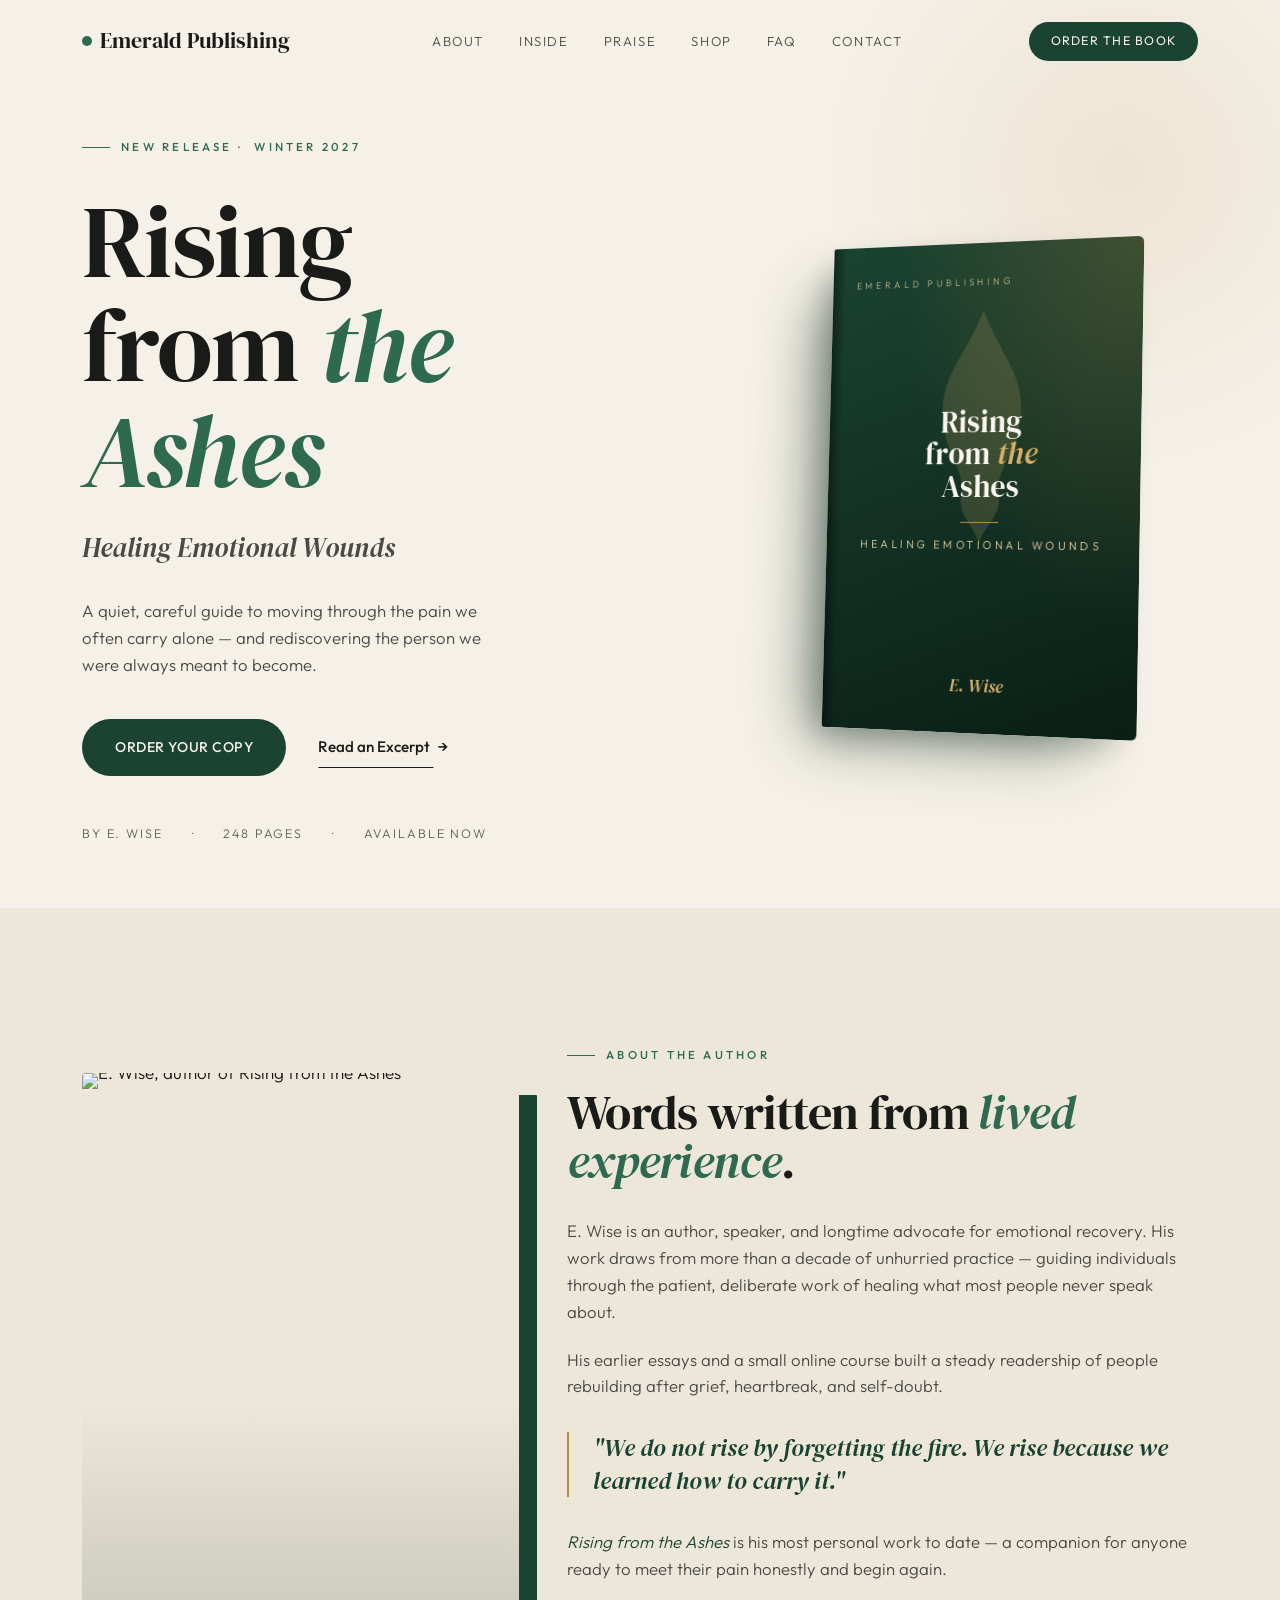
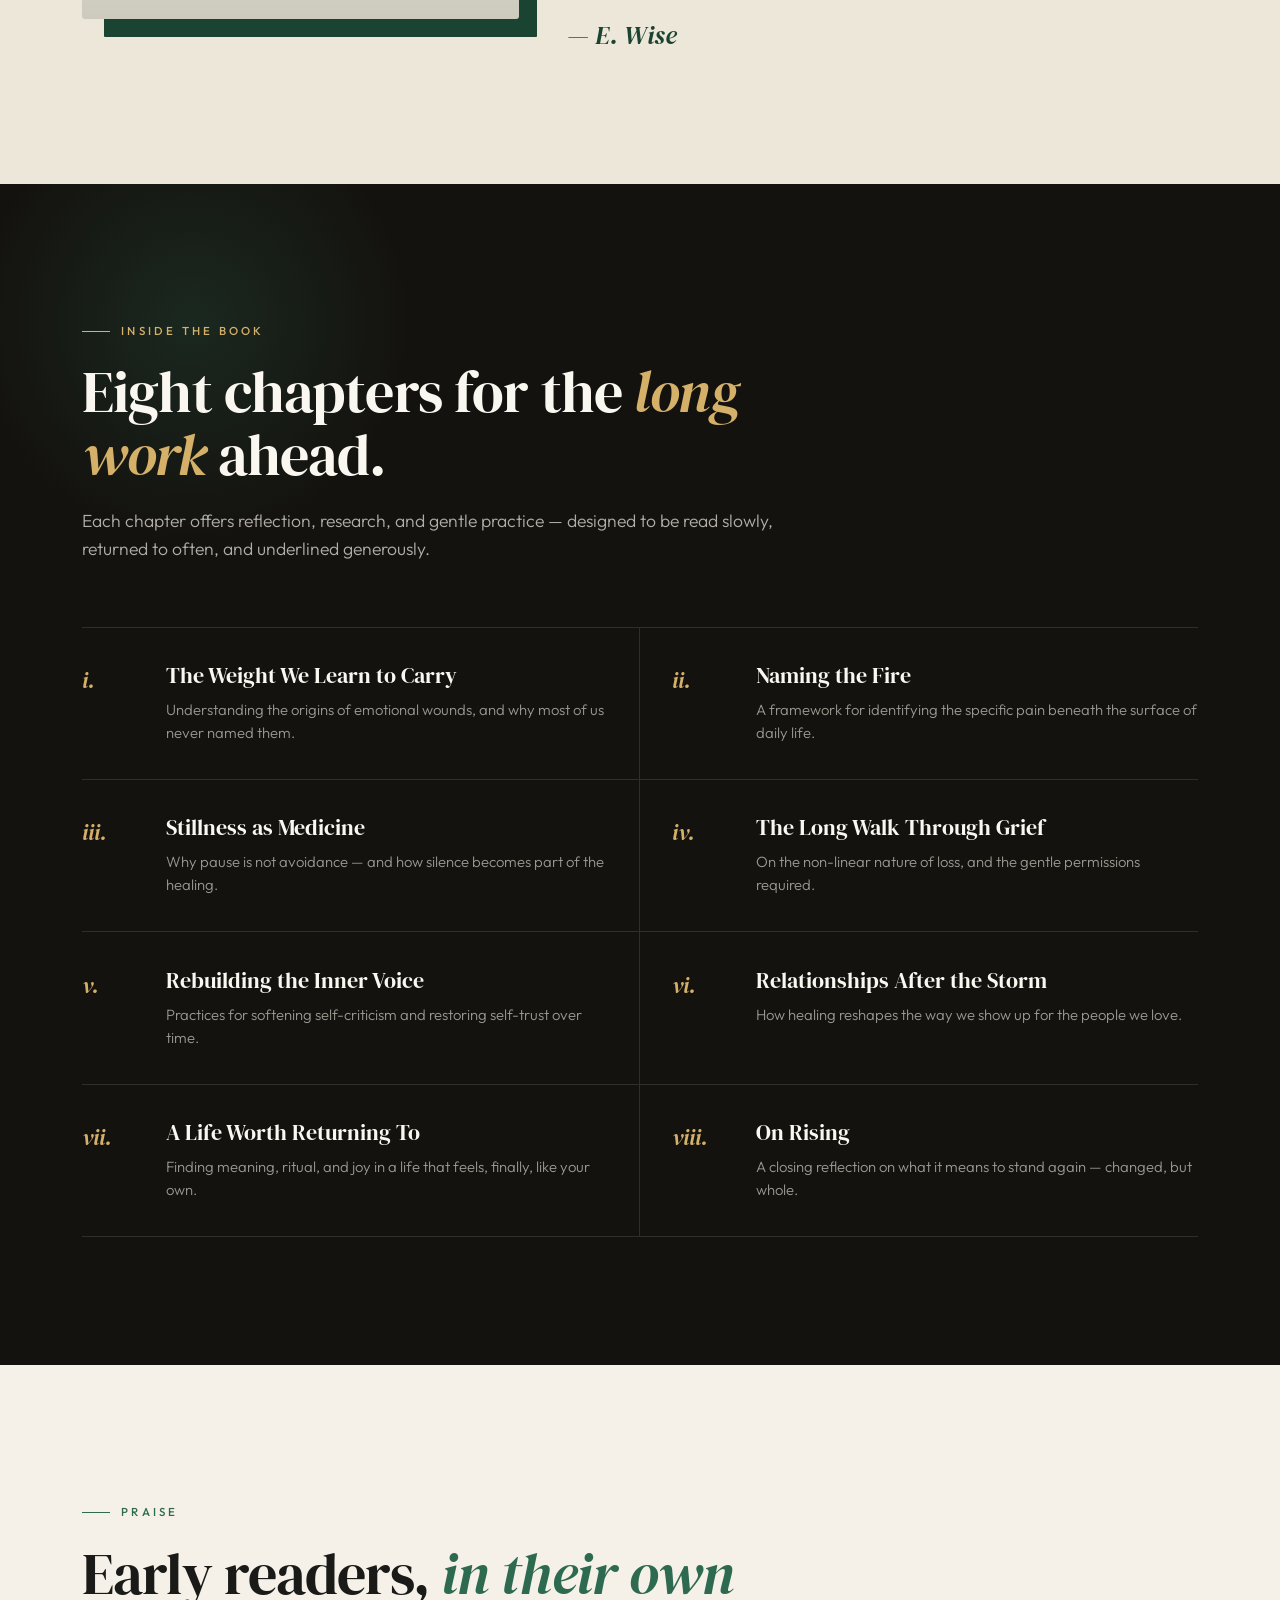
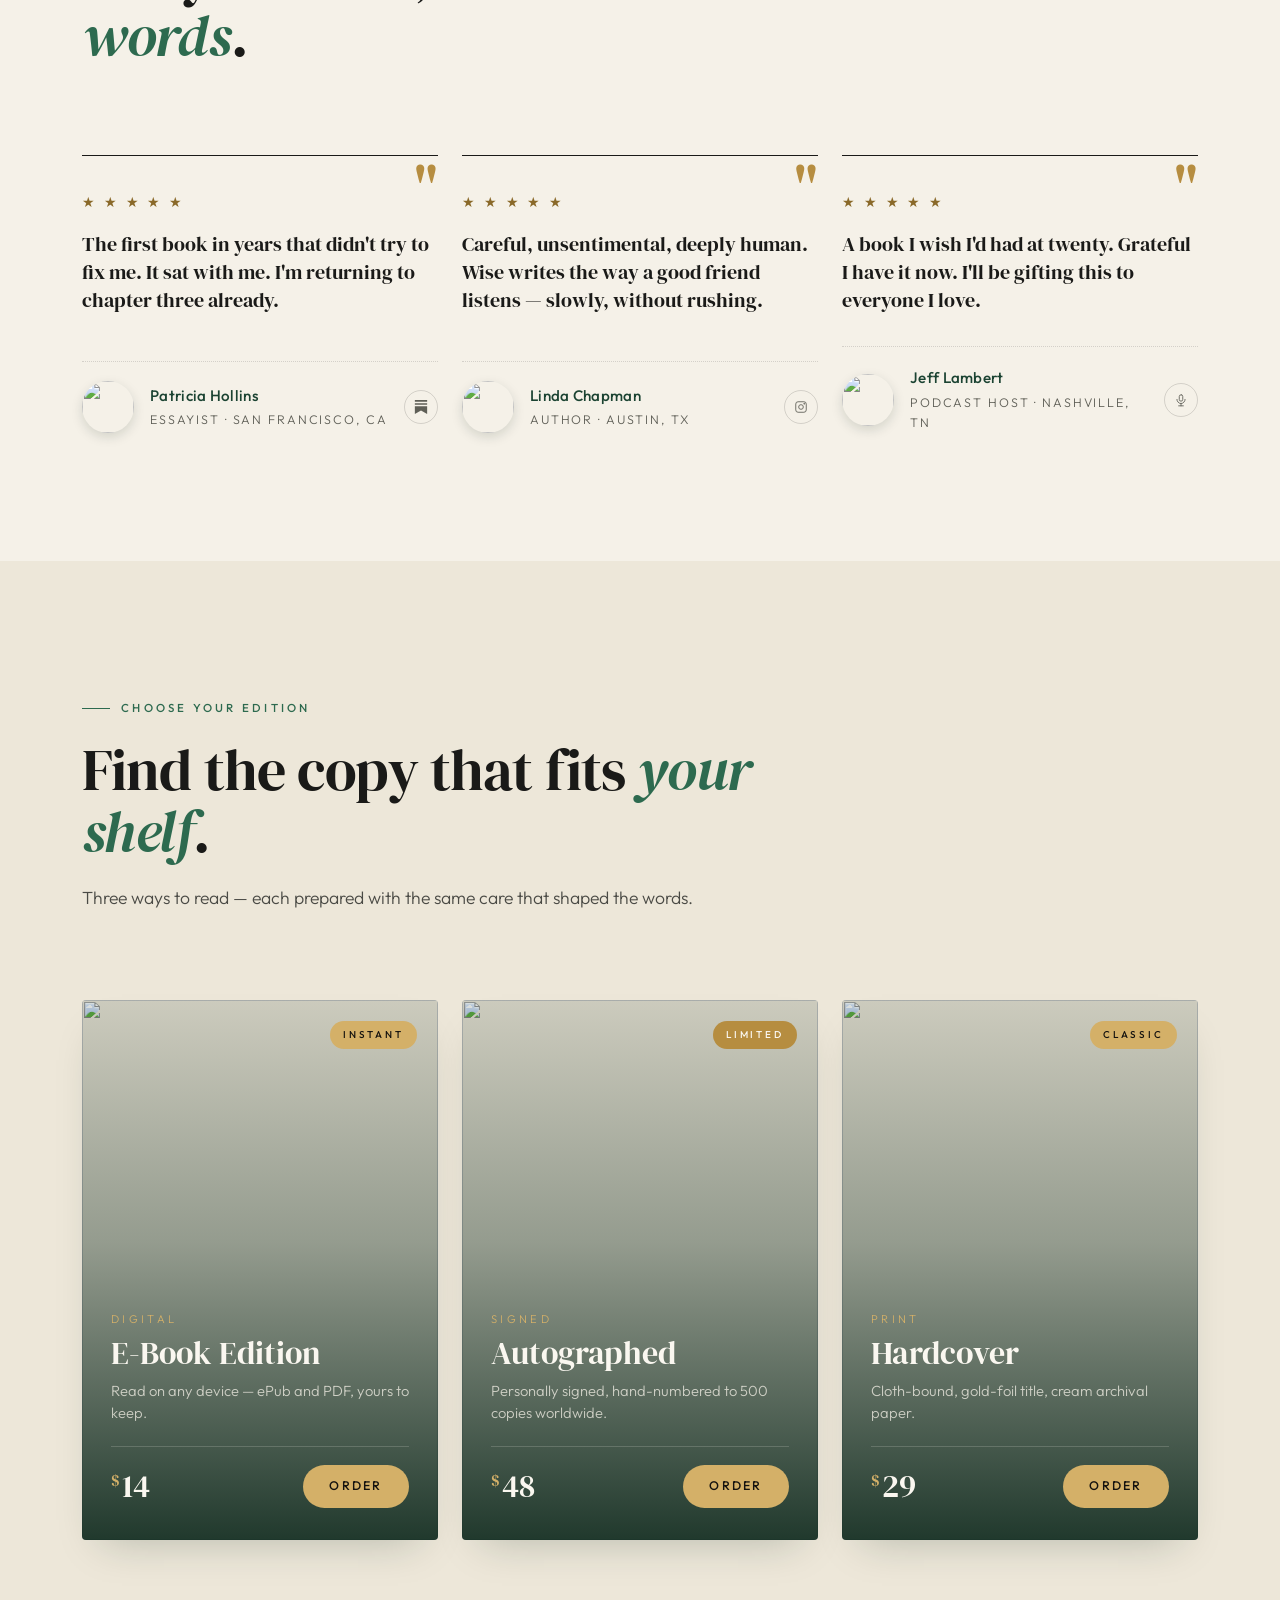
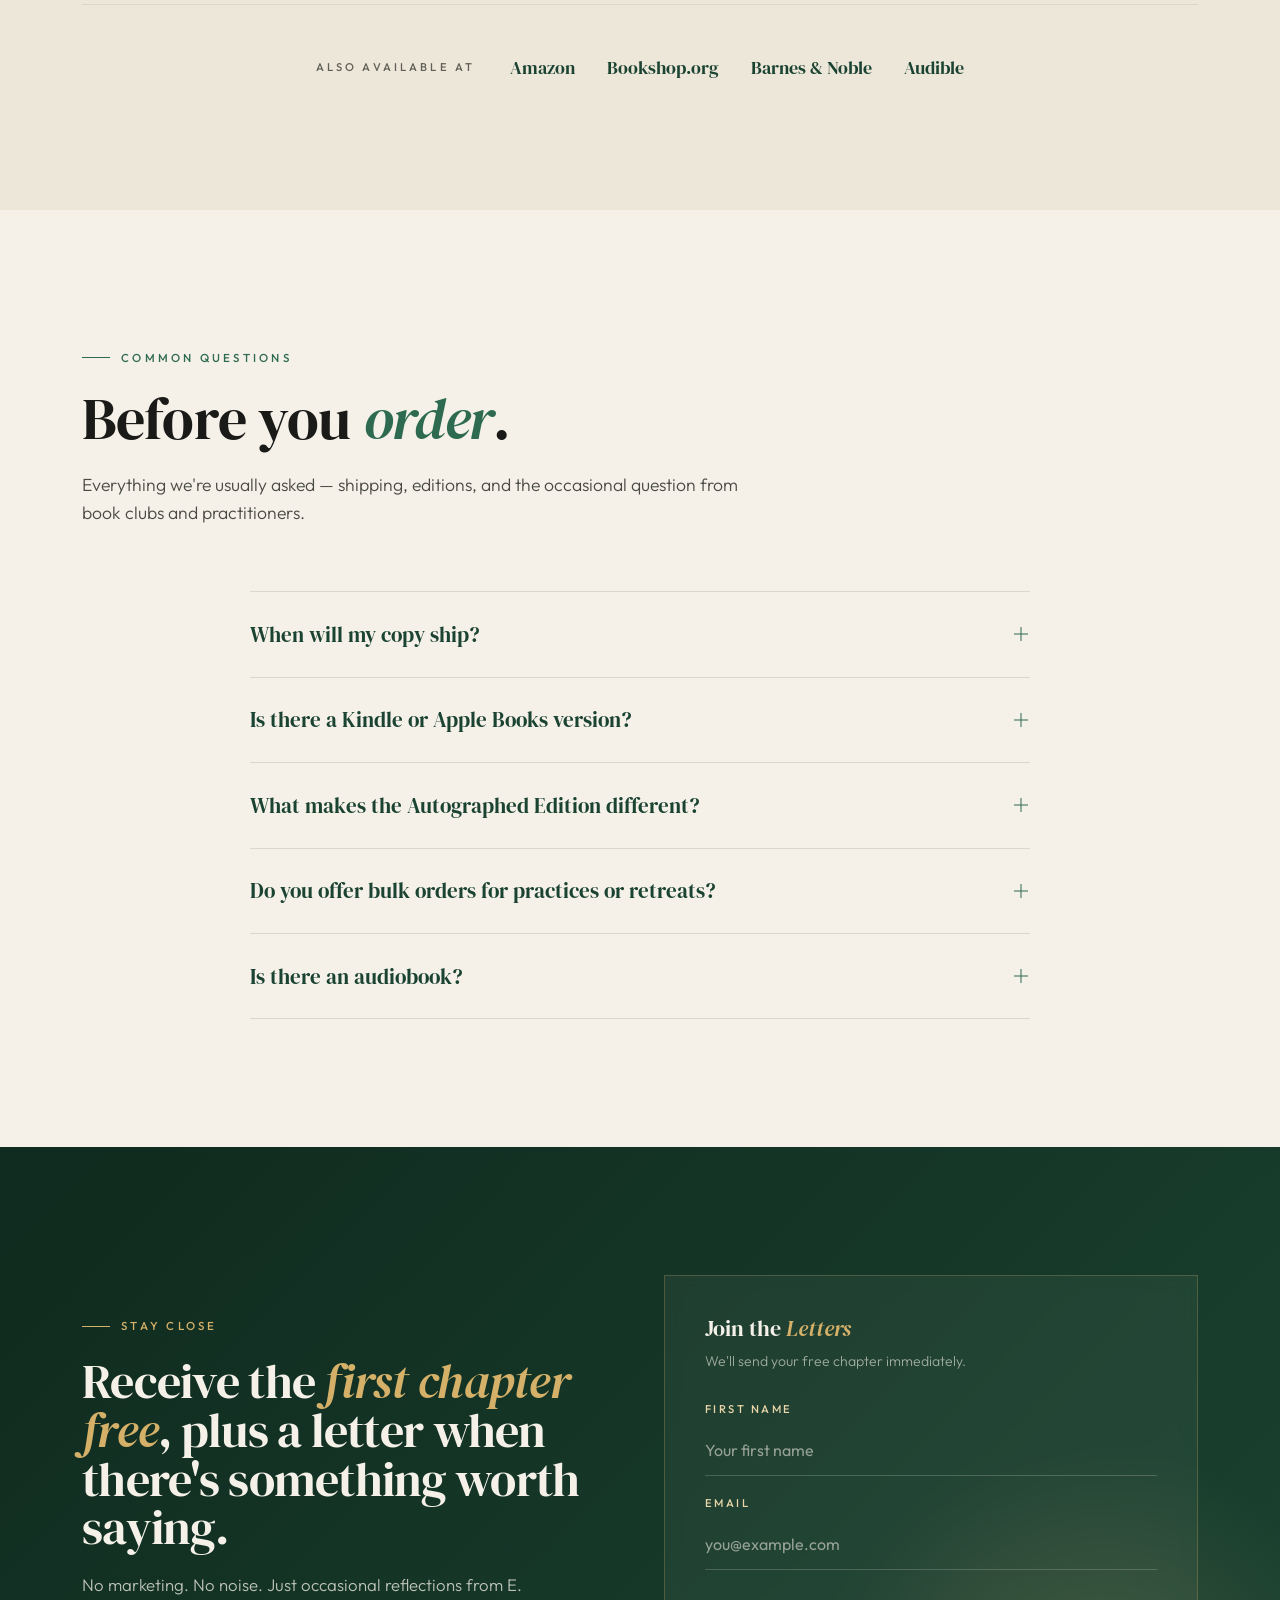
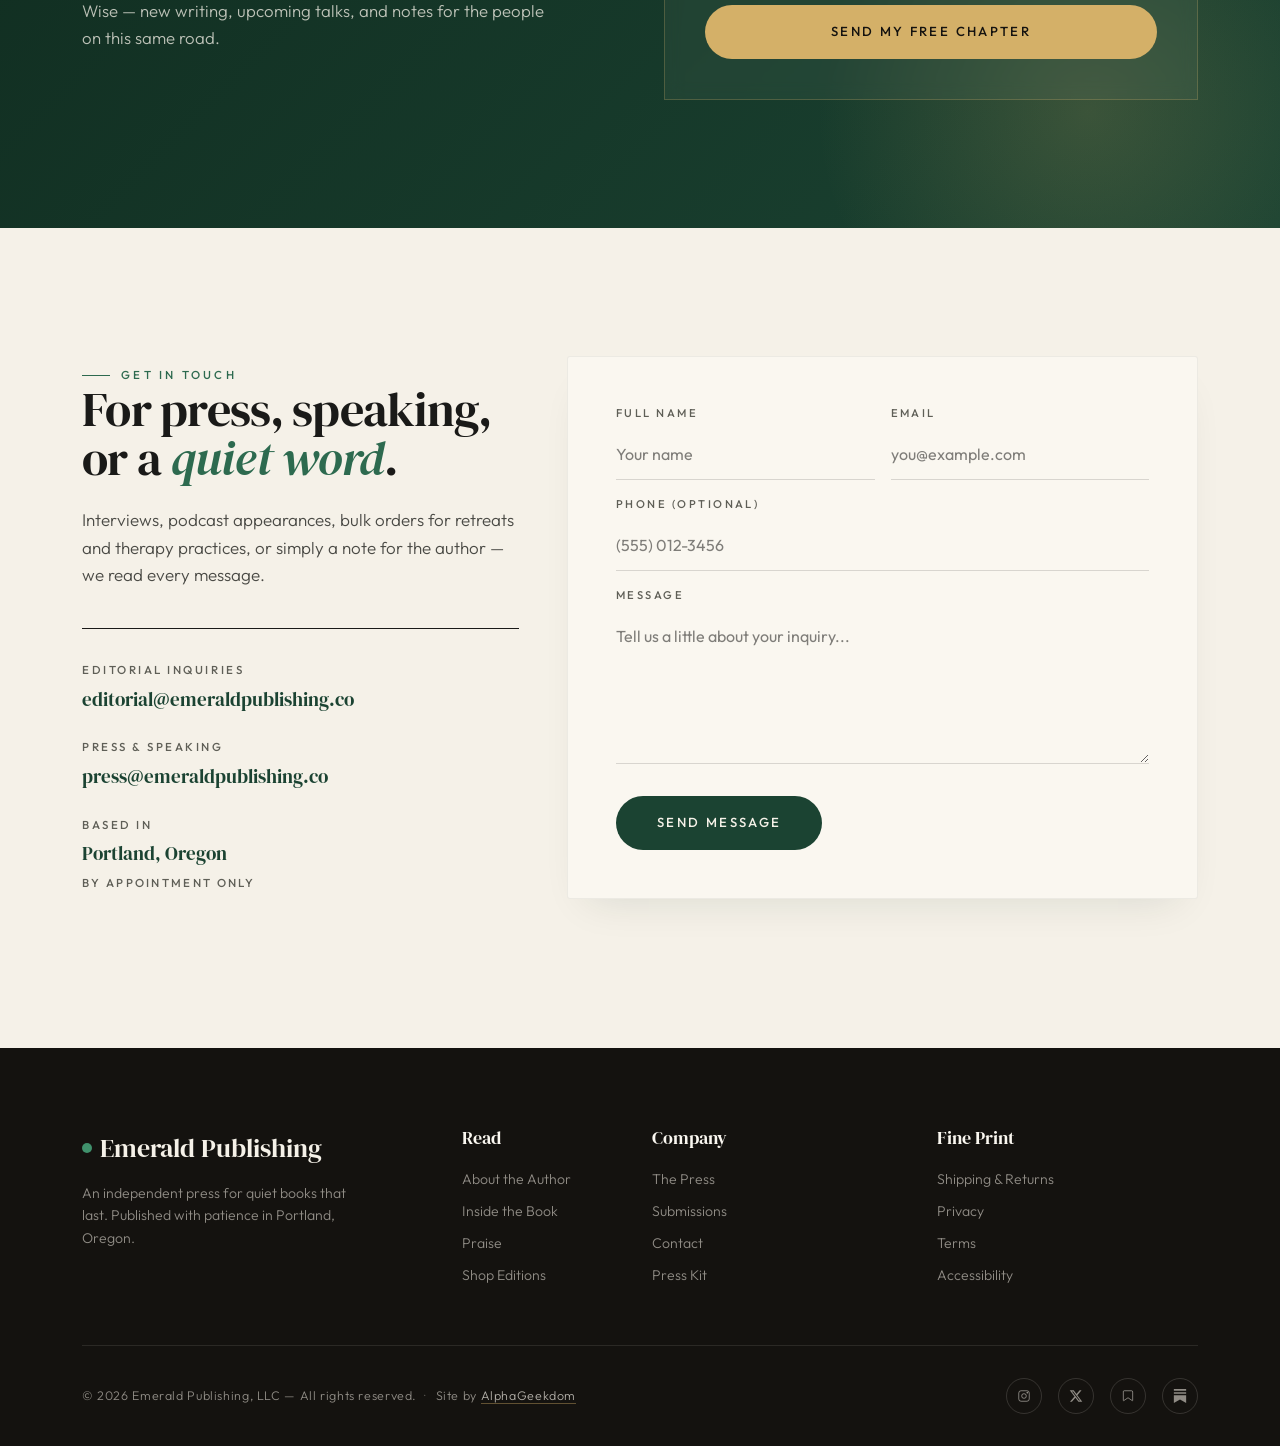
==== index.html @ 2b105a0c "copy(newsletter): align cadence and trim repeated brand word - Heading promised "a letter each month" ====
<!doctype html>
<html lang="en">
  <head>
    <meta charset="UTF-8" />
    <meta name="viewport" content="width=device-width, initial-scale=1.0" />
    <title>Rising from the Ashes — E. Wise | Emerald Publishing</title>
    <meta
      name="description"
      content="A transformative self-help book on healing emotional wounds by E. Wise — eight chapters on grief, stillness, and rising again. From Emerald Publishing."
    />
    <meta name="theme-color" content="#0f2a1e" />
    <link rel="canonical" href="https://emerald-pub.netlify.app/" />

    <!-- Favicon (emerald circle with gold dot) -->
    <link
      rel="icon"
      type="image/svg+xml"
      href="data:image/svg+xml,%3Csvg xmlns='http://www.w3.org/2000/svg' viewBox='0 0 100 100'%3E%3Ccircle cx='50' cy='50' r='45' fill='%230f2a1e'/%3E%3Ccircle cx='50' cy='50' r='18' fill='%23d4b068'/%3E%3C/svg%3E"
    />

    <!-- Open Graph -->
    <meta property="og:type" content="book" />
    <meta
      property="og:title"
      content="Rising from the Ashes — E. Wise | Emerald Publishing"
    />
    <meta
      property="og:description"
      content="A transformative self-help book on healing emotional wounds by E. Wise — eight chapters on grief, stillness, and rising again. From Emerald Publishing."
    />
    <meta
      property="og:image"
      content="https://res.cloudinary.com/alphageekdom-dev/image/upload/f_auto,q_auto,w_1200,h_630,c_fill/v1776815289/rising-from-the-ashes/e-wise-portrait.jpg"
    />
    <meta property="og:image:width" content="1200" />
    <meta property="og:image:height" content="630" />
    <meta property="og:site_name" content="Emerald Publishing" />
    <meta property="og:url" content="https://emerald-pub.netlify.app/" />

    <!-- Twitter Card -->
    <meta name="twitter:card" content="summary_large_image" />
    <meta
      name="twitter:title"
      content="Rising from the Ashes — E. Wise | Emerald Publishing"
    />
    <meta
      name="twitter:description"
      content="A transformative self-help book on healing emotional wounds by E. Wise — eight chapters on grief, stillness, and rising again. From Emerald Publishing."
    />
    <meta
      name="twitter:image"
      content="https://res.cloudinary.com/alphageekdom-dev/image/upload/f_auto,q_auto,w_1200,h_630,c_fill/v1776815289/rising-from-the-ashes/e-wise-portrait.jpg"
    />

    <!-- Preconnects for third-party assets -->
    <link rel="preconnect" href="https://fonts.googleapis.com" />
    <link rel="preconnect" href="https://fonts.gstatic.com" crossorigin />
    <link rel="preconnect" href="https://res.cloudinary.com" crossorigin />

    <!-- Google Fonts (non-blocking: font-display: swap handles FOUT) -->
    <link
      rel="stylesheet"
      href="https://fonts.googleapis.com/css2?family=DM+Serif+Display:ital@0;1&family=Outfit:wght@200;300;400;500;600&display=swap"
      media="print"
      onload="this.media='all'"
    />
    <noscript>
      <link
        rel="stylesheet"
        href="https://fonts.googleapis.com/css2?family=DM+Serif+Display:ital@0;1&family=Outfit:wght@200;300;400;500;600&display=swap"
      />
    </noscript>

    <!-- Bootstrap 5 (self-hosted to avoid cross-origin RTT on the critical path) -->
    <link rel="stylesheet" href="css/vendor/bootstrap.min.css" />

    <!-- Custom styles (load after Bootstrap to override) -->
    <link rel="stylesheet" href="css/styles.css" />

    <!-- Arm .reveal opacity:0 starting state pre-paint to avoid a flash of -->
    <!-- visible content. Feature-gated: browsers without IntersectionObserver -->
    <!-- skip the class entirely so content renders normally. -->
    <script>
      if ('IntersectionObserver' in window) {
        document.documentElement.classList.add('reveal-ready');
      }
    </script>
  </head>

  <body>
    <!-- Skip to main content -->
    <a href="#main" class="skip-link">Skip to main content</a>

    <!-- Nav -->
    <nav
      class="navbar navbar-expand-lg fixed-top custom-nav"
      id="nav"
      aria-label="Primary"
    >
      <div class="container">
        <!-- Brand -->
        <a class="navbar-brand d-flex align-items-center" href="#main">
          <span class="brand-dot me-2"></span>
          Emerald Publishing
        </a>

        <!-- Mobile toggler -->
        <button
          class="navbar-toggler border-0"
          type="button"
          data-bs-toggle="collapse"
          data-bs-target="#navMenu"
          aria-controls="navMenu"
          aria-expanded="false"
          aria-label="Toggle navigation"
        >
          <span class="navbar-toggler-icon"></span>
        </button>

        <!-- Collapsible content -->
        <div class="collapse navbar-collapse" id="navMenu">
          <ul class="navbar-nav mx-lg-auto">
            <li class="nav-item">
              <a class="nav-link" href="#about">About</a>
            </li>
            <li class="nav-item">
              <a class="nav-link" href="#inside">Inside</a>
            </li>
            <li class="nav-item">
              <a class="nav-link" href="#praise">Praise</a>
            </li>
            <li class="nav-item"><a class="nav-link" href="#shop">Shop</a></li>
            <li class="nav-item"><a class="nav-link" href="#faq">FAQ</a></li>
            <li class="nav-item">
              <a class="nav-link" href="#contact">Contact</a>
            </li>
          </ul>

          <a href="#shop" class="btn nav-cta">Order the Book</a>
        </div>
      </div>
    </nav>

    <main id="main" tabindex="-1">
      <!-- Hero -->
      <section class="hero" aria-labelledby="hero-title">
      <!-- Floating ember particles -->
      <div class="embers" aria-hidden="true">
        <span class="ember"></span>
        <span class="ember"></span>
        <span class="ember"></span>
        <span class="ember"></span>
        <span class="ember"></span>
      </div>

      <div class="container">
        <div class="row align-items-center g-5">
          <!-- Left: copy -->
          <div class="col-lg-7">
            <div class="hero-content reveal">
              <div class="eyebrow">New Release · <span id="season">Spring 2026</span></div>

              <h1 id="hero-title" class="hero-title display">
                Rising<br />from <em>the Ashes</em>
              </h1>

              <p class="hero-subtitle">Healing Emotional Wounds</p>

              <p class="hero-desc">
                A quiet, careful guide to moving through the pain we often carry
                alone — and rediscovering the person we were always meant to
                become.
              </p>

              <div class="hero-ctas">
                <a href="#shop" class="btn btn-primary-custom"
                  >Order Your Copy</a
                >
                <button type="button" class="btn-ghost btn-ghost--arrow" data-open-excerpt>
                  Read an Excerpt
                </button>
              </div>

              <div class="hero-meta">
                <span>By E. Wise</span>
                <span class="sep" aria-hidden="true">·</span>
                <span>248 pages</span>
                <span class="sep" aria-hidden="true">·</span>
                <span>Available Now</span>
              </div>
            </div>
          </div>

          <!-- Right: CSS book cover (decorative — text is in the h1 above) -->
          <div class="col-lg-5" aria-hidden="true">
            <div class="book-stage reveal">
              <div class="book">
                <div class="book-front">
                  <div class="book-publisher">Emerald Publishing</div>

                  <svg
                    class="book-flame"
                    viewBox="0 0 100 140"
                    xmlns="http://www.w3.org/2000/svg"
                    aria-hidden="true"
                    focusable="false"
                  >
                    <path
                      d="M50 10 C 40 35, 25 45, 30 70 C 32 85, 42 92, 40 105 C 38 115, 48 120, 50 130 C 52 120, 62 115, 60 105 C 58 92, 68 85, 70 70 C 75 45, 60 35, 50 10 Z"
                      fill="#D4B068"
                    />
                  </svg>

                  <div class="book-center">
                    <div class="book-title">
                      Rising<br />from <em>the</em><br />Ashes
                    </div>
                    <div class="book-ornament"></div>
                    <div class="book-sub">Healing Emotional Wounds</div>
                  </div>

                  <div class="book-author">E. Wise</div>
                </div>
              </div>
            </div>
          </div>
        </div>
      </div>
    </section>

    <!-- About the Author -->
    <section
      id="about"
      class="block about"
      aria-labelledby="about-heading"
      tabindex="-1"
    >
      <div class="container">
        <div class="row align-items-center g-5">
          <!-- Portrait -->
          <div class="col-lg-5">
            <div class="author-portrait reveal">
              <img
                src="https://res.cloudinary.com/alphageekdom-dev/image/upload/f_auto,q_auto,w_800/v1776815289/rising-from-the-ashes/e-wise-portrait.jpg"
                srcset="
                  https://res.cloudinary.com/alphageekdom-dev/image/upload/f_auto,q_auto,w_500/v1776815289/rising-from-the-ashes/e-wise-portrait.jpg   500w,
                  https://res.cloudinary.com/alphageekdom-dev/image/upload/f_auto,q_auto,w_800/v1776815289/rising-from-the-ashes/e-wise-portrait.jpg   800w,
                  https://res.cloudinary.com/alphageekdom-dev/image/upload/f_auto,q_auto,w_1200/v1776815289/rising-from-the-ashes/e-wise-portrait.jpg 1200w
                "
                sizes="(min-width: 992px) 40vw, 100vw"
                alt="E. Wise, author of Rising from the Ashes"
                class="img-fluid author-img"
                width="475"
                height="594"
                loading="lazy"
              />
            </div>
          </div>

          <!-- Bio -->
          <div class="col-lg-7">
            <div class="author-body reveal">
              <div class="eyebrow">About the Author</div>

              <h2 id="about-heading" class="display author-heading">
                Words written from <em>lived experience</em>.
              </h2>

              <p>
                E. Wise is an author, speaker, and longtime advocate for
                emotional recovery. His work draws from more than a decade of
                unhurried practice — guiding individuals through the patient,
                deliberate work of healing what most people never speak about.
              </p>

              <p>
                His earlier essays and a small online course built a steady
                readership of people rebuilding after grief, heartbreak, and
                self-doubt.
              </p>

              <blockquote class="author-quote">
                "We do not rise by forgetting the fire. We rise because we
                learned how to carry it."
              </blockquote>

              <p>
                <em>Rising from the Ashes</em> is his most personal work to date
                — a companion for anyone ready to meet their pain honestly and
                begin again.
              </p>

              <div class="author-sign">— E. Wise</div>
            </div>
          </div>
        </div>
      </div>
    </section>

    <!-- Inside the Book -->
    <section
      id="inside"
      class="block inside"
      aria-labelledby="inside-heading"
      tabindex="-1"
    >
      <div class="container">
        <!-- Section header -->
        <div class="section-head reveal">
          <div class="eyebrow">Inside the Book</div>
          <h2 id="inside-heading" class="display inside-heading">
            Eight chapters for the <em>long work</em> ahead.
          </h2>
          <p class="section-lead">
            Each chapter offers reflection, research, and gentle practice —
            designed to be read slowly, returned to often, and underlined
            generously.
          </p>
        </div>

        <!-- Chapters grid -->
        <div class="chapters">
          <div class="chapter reveal">
            <div class="chapter-num" aria-hidden="true">i.</div>
            <div>
              <h3 class="chapter-title">The Weight We Learn to Carry</h3>
              <p class="chapter-desc">
                Understanding the origins of emotional wounds, and why most of
                us never named them.
              </p>
            </div>
          </div>

          <div class="chapter reveal">
            <div class="chapter-num" aria-hidden="true">ii.</div>
            <div>
              <h3 class="chapter-title">Naming the Fire</h3>
              <p class="chapter-desc">
                A framework for identifying the specific pain beneath the
                surface of daily life.
              </p>
            </div>
          </div>

          <div class="chapter reveal">
            <div class="chapter-num" aria-hidden="true">iii.</div>
            <div>
              <h3 class="chapter-title">Stillness as Medicine</h3>
              <p class="chapter-desc">
                Why pause is not avoidance — and how silence becomes part of the
                healing.
              </p>
            </div>
          </div>

          <div class="chapter reveal">
            <div class="chapter-num" aria-hidden="true">iv.</div>
            <div>
              <h3 class="chapter-title">The Long Walk Through Grief</h3>
              <p class="chapter-desc">
                On the non-linear nature of loss, and the gentle permissions
                required.
              </p>
            </div>
          </div>

          <div class="chapter reveal">
            <div class="chapter-num" aria-hidden="true">v.</div>
            <div>
              <h3 class="chapter-title">Rebuilding the Inner Voice</h3>
              <p class="chapter-desc">
                Practices for softening self-criticism and restoring self-trust
                over time.
              </p>
            </div>
          </div>

          <div class="chapter reveal">
            <div class="chapter-num" aria-hidden="true">vi.</div>
            <div>
              <h3 class="chapter-title">Relationships After the Storm</h3>
              <p class="chapter-desc">
                How healing reshapes the way we show up for the people we love.
              </p>
            </div>
          </div>

          <div class="chapter reveal">
            <div class="chapter-num" aria-hidden="true">vii.</div>
            <div>
              <h3 class="chapter-title">A Life Worth Returning To</h3>
              <p class="chapter-desc">
                Finding meaning, ritual, and joy in a life that feels, finally,
                like your own.
              </p>
            </div>
          </div>

          <div class="chapter reveal">
            <div class="chapter-num" aria-hidden="true">viii.</div>
            <div>
              <h3 class="chapter-title">On Rising</h3>
              <p class="chapter-desc">
                A closing reflection on what it means to stand again — changed,
                but whole.
              </p>
            </div>
          </div>
        </div>
      </div>
    </section>

    <!-- Praise -->
    <section
      id="praise"
      class="block praise"
      aria-labelledby="praise-heading"
      tabindex="-1"
    >
      <div class="container">
        <!-- Section header -->
        <div class="section-head reveal">
          <div class="eyebrow">Praise</div>
          <h2 id="praise-heading" class="display">
            Early readers, <em>in their own words</em>.
          </h2>
        </div>

        <!-- Review grid -->
        <div class="row g-4 praise-grid">
          <div class="col-lg-4 col-md-6">
            <div class="praise-card reveal">
              <div
                class="praise-stars"
                role="img"
                aria-label="Rated 5 out of 5 stars"
              >
                <span aria-hidden="true">★ ★ ★ ★ ★</span>
              </div>
              <blockquote class="praise-text">
                The first book in years that didn't try to fix me. It sat with
                me. I'm returning to chapter three already.
              </blockquote>

              <div class="praise-reviewer">
                <img
                  src="https://res.cloudinary.com/alphageekdom-dev/image/upload/f_auto,q_auto,w_300,c_fill,g_face/v1776817224/rising-from-the-ashes/praise-patricia-hollins.jpg"
                  alt=""
                  class="praise-avatar"
                  width="52"
                  height="52"
                  loading="lazy"
                />
                <div class="praise-author">
                  <strong>Patricia Hollins</strong>
                  <span>Essayist · San Francisco, CA</span>
                </div>
                <a
                  href="https://substack.com"
                  class="praise-social"
                  target="_blank"
                  rel="noopener noreferrer"
                  aria-label="Patricia Hollins on Substack"
                >
                  <svg
                    width="14"
                    height="14"
                    viewBox="0 0 24 24"
                    fill="currentColor"
                    aria-hidden="true"
                    focusable="false"
                  >
                    <path
                      d="M22.539 8.242H1.461V5.406h21.078v2.836zM1.461 10.812V24L12 18.11 22.539 24V10.812H1.461zM22.539 0H1.461v2.836h21.078V0z"
                    />
                  </svg>
                </a>
              </div>
            </div>
          </div>

          <div class="col-lg-4 col-md-6">
            <div class="praise-card reveal">
              <div
                class="praise-stars"
                role="img"
                aria-label="Rated 5 out of 5 stars"
              >
                <span aria-hidden="true">★ ★ ★ ★ ★</span>
              </div>
              <blockquote class="praise-text">
                Careful, unsentimental, deeply human. Wise writes the way a good
                friend listens — slowly, without rushing.
              </blockquote>

              <div class="praise-reviewer">
                <img
                  src="https://res.cloudinary.com/alphageekdom-dev/image/upload/f_auto,q_auto,w_300,c_fill,g_face/v1776817244/rising-from-the-ashes/praise-linda-chapman.jpg"
                  alt=""
                  class="praise-avatar"
                  width="52"
                  height="52"
                  loading="lazy"
                />
                <div class="praise-author">
                  <strong>Linda Chapman</strong>
                  <span>Author · Austin, TX</span>
                </div>
                <a
                  href="https://www.instagram.com"
                  class="praise-social"
                  target="_blank"
                  rel="noopener noreferrer"
                  aria-label="Linda Chapman on Instagram"
                >
                  <svg
                    width="14"
                    height="14"
                    viewBox="0 0 24 24"
                    fill="none"
                    stroke="currentColor"
                    stroke-width="1.5"
                    aria-hidden="true"
                    focusable="false"
                  >
                    <rect x="3" y="3" width="18" height="18" rx="4" />
                    <circle cx="12" cy="12" r="4" />
                    <circle cx="17.5" cy="6.5" r="0.75" fill="currentColor" />
                  </svg>
                </a>
              </div>
            </div>
          </div>

          <div class="col-lg-4 col-md-6">
            <div class="praise-card reveal">
              <div
                class="praise-stars"
                role="img"
                aria-label="Rated 5 out of 5 stars"
              >
                <span aria-hidden="true">★ ★ ★ ★ ★</span>
              </div>
              <blockquote class="praise-text">
                A book I wish I'd had at twenty. Grateful I have it now. I'll be
                gifting this to everyone I love.
              </blockquote>

              <div class="praise-reviewer">
                <img
                  src="https://res.cloudinary.com/alphageekdom-dev/image/upload/f_auto,q_auto,w_300,c_fill,g_face/v1776817299/rising-from-the-ashes/praise-jeff-lambert.jpg"
                  alt=""
                  class="praise-avatar"
                  width="52"
                  height="52"
                  loading="lazy"
                />
                <div class="praise-author">
                  <strong>Jeff Lambert</strong>
                  <span>Podcast Host · Nashville, TN</span>
                </div>
                <a
                  href="https://www.example.com"
                  class="praise-social"
                  target="_blank"
                  rel="noopener noreferrer"
                  aria-label="Jeff Lambert's podcast"
                >
                  <svg
                    width="14"
                    height="14"
                    viewBox="0 0 24 24"
                    fill="none"
                    stroke="currentColor"
                    stroke-width="1.5"
                    stroke-linecap="round"
                    stroke-linejoin="round"
                    aria-hidden="true"
                    focusable="false"
                  >
                    <rect x="9" y="3" width="6" height="11" rx="3" />
                    <path d="M5 11a7 7 0 0 0 14 0" />
                    <line x1="12" y1="18" x2="12" y2="22" />
                    <line x1="8" y1="22" x2="16" y2="22" />
                  </svg>
                </a>
              </div>
            </div>
          </div>
        </div>
      </div>
    </section>

    <!-- Shop -->
    <section id="shop" class="block shop" aria-labelledby="shop-heading" tabindex="-1">
      <div class="container">
        <!-- Section header -->
        <div class="section-head reveal">
          <div class="eyebrow">Choose Your Edition</div>
          <h2 id="shop-heading" class="display">
            Find the copy that fits <em>your shelf</em>.
          </h2>
          <p class="section-lead">
            Three ways to read — each prepared with the same care that shaped
            the words.
          </p>
        </div>

        <!-- Editions grid -->
        <div class="row g-4 editions-grid">
          <!-- E-Book -->
          <div class="col-lg-4 col-md-6">
            <article class="edition-card reveal">
              <img
                src="https://res.cloudinary.com/alphageekdom-dev/image/upload/f_auto,q_auto,w_800/v1776818798/rising-from-the-ashes/shop-ebook.jpg"
                srcset="
                  https://res.cloudinary.com/alphageekdom-dev/image/upload/f_auto,q_auto,w_400/v1776818798/rising-from-the-ashes/shop-ebook.jpg 400w,
                  https://res.cloudinary.com/alphageekdom-dev/image/upload/f_auto,q_auto,w_600/v1776818798/rising-from-the-ashes/shop-ebook.jpg 600w,
                  https://res.cloudinary.com/alphageekdom-dev/image/upload/f_auto,q_auto,w_800/v1776818798/rising-from-the-ashes/shop-ebook.jpg 800w
                "
                sizes="(min-width: 992px) 30vw, (min-width: 768px) 45vw, 90vw"
                alt=""
                class="edition-img"
                width="800"
                height="1200"
                loading="lazy"
              />
              <div class="edition-scrim"></div>
              <span class="edition-tag">Instant</span>

              <div class="edition-body">
                <span class="edition-type">Digital</span>
                <h3 class="edition-title">E-Book Edition</h3>
                <p class="edition-desc">
                  Read on any device — ePub and PDF, yours to keep.
                </p>

                <div class="edition-foot">
                  <div class="edition-price">
                    <span class="currency">$</span>14
                  </div>
                  <a
                    href="https://www.example.com"
                    class="btn edition-btn"
                    target="_blank"
                    rel="noopener noreferrer"
                    aria-label="Order the E-Book Edition"
                    >Order</a
                  >
                </div>
              </div>
            </article>
          </div>

          <!-- Autographed -->
          <div class="col-lg-4 col-md-6">
            <article class="edition-card reveal">
              <img
                src="https://res.cloudinary.com/alphageekdom-dev/image/upload/f_auto,q_auto,w_800/v1776819015/rising-from-the-ashes/shop-autographed.jpg"
                srcset="
                  https://res.cloudinary.com/alphageekdom-dev/image/upload/f_auto,q_auto,w_400/v1776819015/rising-from-the-ashes/shop-autographed.jpg 400w,
                  https://res.cloudinary.com/alphageekdom-dev/image/upload/f_auto,q_auto,w_600/v1776819015/rising-from-the-ashes/shop-autographed.jpg 600w,
                  https://res.cloudinary.com/alphageekdom-dev/image/upload/f_auto,q_auto,w_800/v1776819015/rising-from-the-ashes/shop-autographed.jpg 800w
                "
                sizes="(min-width: 992px) 30vw, (min-width: 768px) 45vw, 90vw"
                alt=""
                class="edition-img"
                width="800"
                height="1200"
                loading="lazy"
              />
              <div class="edition-scrim"></div>
              <span class="edition-tag tag-limited">Limited</span>

              <div class="edition-body">
                <span class="edition-type">Signed</span>
                <h3 class="edition-title">Autographed</h3>
                <p class="edition-desc">
                  Personally signed, hand-numbered to 500 copies worldwide.
                </p>

                <div class="edition-foot">
                  <div class="edition-price">
                    <span class="currency">$</span>48
                  </div>
                  <a
                    href="https://www.example.com"
                    class="btn edition-btn"
                    target="_blank"
                    rel="noopener noreferrer"
                    aria-label="Order the Autographed Edition"
                    >Order</a
                  >
                </div>
              </div>
            </article>
          </div>

          <!-- Hardcover -->
          <div class="col-lg-4 col-md-6">
            <article class="edition-card reveal">
              <img
                src="https://res.cloudinary.com/alphageekdom-dev/image/upload/f_auto,q_auto,w_800/v1776819020/rising-from-the-ashes/shop-hardcover.jpg"
                srcset="
                  https://res.cloudinary.com/alphageekdom-dev/image/upload/f_auto,q_auto,w_400/v1776819020/rising-from-the-ashes/shop-hardcover.jpg 400w,
                  https://res.cloudinary.com/alphageekdom-dev/image/upload/f_auto,q_auto,w_600/v1776819020/rising-from-the-ashes/shop-hardcover.jpg 600w,
                  https://res.cloudinary.com/alphageekdom-dev/image/upload/f_auto,q_auto,w_800/v1776819020/rising-from-the-ashes/shop-hardcover.jpg 800w
                "
                sizes="(min-width: 992px) 30vw, (min-width: 768px) 45vw, 90vw"
                alt=""
                class="edition-img"
                width="800"
                height="1200"
                loading="lazy"
              />
              <div class="edition-scrim"></div>
              <span class="edition-tag">Classic</span>

              <div class="edition-body">
                <span class="edition-type">Print</span>
                <h3 class="edition-title">Hardcover</h3>
                <p class="edition-desc">
                  Cloth-bound, gold-foil title, cream archival paper.
                </p>

                <div class="edition-foot">
                  <div class="edition-price">
                    <span class="currency">$</span>29
                  </div>
                  <a
                    href="https://www.example.com"
                    class="btn edition-btn"
                    target="_blank"
                    rel="noopener noreferrer"
                    aria-label="Order the Hardcover Edition"
                    >Order</a
                  >
                </div>
              </div>
            </article>
          </div>
        </div>

        <!-- Retailer row -->
        <div class="retailers reveal" aria-label="Also available at other retailers">
          <span class="retailers-label">Also available at</span>
          <ul class="retailers-list">
            <li>
              <a href="https://www.example.com" target="_blank" rel="noopener noreferrer">Amazon</a>
            </li>
            <li>
              <a href="https://www.example.com" target="_blank" rel="noopener noreferrer">Bookshop.org</a>
            </li>
            <li>
              <a href="https://www.example.com" target="_blank" rel="noopener noreferrer">Barnes &amp; Noble</a>
            </li>
            <li>
              <a href="https://www.example.com" target="_blank" rel="noopener noreferrer">Audible</a>
            </li>
          </ul>
        </div>
      </div>
    </section>

    <!-- FAQ -->
    <section id="faq" class="block faq" aria-labelledby="faq-heading" tabindex="-1">
      <div class="container">
        <!-- Section header -->
        <div class="section-head reveal">
          <div class="eyebrow">Common Questions</div>
          <h2 id="faq-heading" class="display">
            Before you <em>order</em>.
          </h2>
          <p class="section-lead">
            Everything we're usually asked — shipping, editions, and the
            occasional question from book clubs and practitioners.
          </p>
        </div>

        <div class="faq-list">
          <details class="faq-item reveal">
            <summary>
              <span>When will my copy ship?</span>
              <span class="faq-icon" aria-hidden="true"></span>
            </summary>
            <div class="faq-answer">
              <p>
                Hardcover and autographed editions ship from our Portland
                bindery within three to five business days. Domestic orders
                typically arrive within a week; international within two to
                three. E-Books are delivered instantly to the email on your
                order.
              </p>
            </div>
          </details>

          <details class="faq-item reveal">
            <summary>
              <span>Is there a Kindle or Apple Books version?</span>
              <span class="faq-icon" aria-hidden="true"></span>
            </summary>
            <div class="faq-answer">
              <p>
                Yes — the E-Book edition purchased here includes both ePub and
                PDF files.
                <a href="#shop">Kindle, Apple Books, and other retailer links</a>
                are listed in the Shop section.
              </p>
            </div>
          </details>

          <details class="faq-item reveal">
            <summary>
              <span>What makes the Autographed Edition different?</span>
              <span class="faq-icon" aria-hidden="true"></span>
            </summary>
            <div class="faq-answer">
              <p>
                Each of the five hundred autographed copies is personally
                signed by E. Wise, hand-numbered, and printed on the same
                cream archival paper as the Hardcover — with a foil-stamped
                colophon inside the front cover and a letterpressed slipcase.
                Once the run sells out, it will not be reprinted.
              </p>
            </div>
          </details>

          <details class="faq-item reveal">
            <summary>
              <span>Do you offer bulk orders for practices or retreats?</span>
              <span class="faq-icon" aria-hidden="true"></span>
            </summary>
            <div class="faq-answer">
              <p>
                We do. Orders of ten or more receive discounted pricing and
                complimentary freight. Therapists, retreat leaders, and
                booksellers can write to
                <a href="mailto:editorial@emeraldpublishing.co">editorial@emeraldpublishing.co</a>
                with the quantity and shipping address, and we'll reply within
                two business days.
              </p>
            </div>
          </details>

          <details class="faq-item reveal">
            <summary>
              <span>Is there an audiobook?</span>
              <span class="faq-icon" aria-hidden="true"></span>
            </summary>
            <div class="faq-answer">
              <p>
                An audiobook narrated by the author is in production for a
                release later this year. Newsletter subscribers will be the
                first to hear when preorders open — you can sign up just below
                this section.
              </p>
            </div>
          </details>
        </div>
      </div>
    </section>

    <!-- Newsletter -->
    <section class="block newsletter" aria-labelledby="newsletter-heading">
      <div class="container">
        <div class="row align-items-center g-5">
          <!-- Left: pitch copy -->
          <div class="col-lg-6">
            <div class="reveal">
              <div class="eyebrow">Stay Close</div>
              <h2 id="newsletter-heading" class="display newsletter-heading">
                Receive the <em>first chapter free</em>, plus a letter when
                there's something worth saying.
              </h2>
              <p class="newsletter-lead">
                No marketing. No noise. Just occasional reflections from E. Wise
                — new writing, upcoming talks, and notes for the people on this
                same road.
              </p>
            </div>
          </div>

          <!-- Right: signup form -->
          <div class="col-lg-6">
            <form
              class="newsletter-form reveal"
              name="newsletter"
              method="POST"
              data-netlify="true"
              data-netlify-honeypot="bot-field"
            >
              <input type="hidden" name="form-name" value="newsletter" />
              <p class="d-none" aria-hidden="true">
                <label>Don't fill this out: <input name="bot-field" tabindex="-1" /></label>
              </p>

              <h3 class="newsletter-form-title">Join the <em>Letters</em></h3>
              <p class="newsletter-form-sub">
                We'll send your free chapter immediately.
              </p>

              <div class="nl-field">
                <label for="nl-name">First Name</label>
                <input
                  type="text"
                  id="nl-name"
                  name="name"
                  placeholder="Your first name"
                  autocomplete="given-name"
                  required
                />
              </div>

              <div class="nl-field">
                <label for="nl-email">Email</label>
                <input
                  type="email"
                  id="nl-email"
                  name="email"
                  placeholder="you@example.com"
                  autocomplete="email"
                  required
                />
              </div>

              <button type="submit" class="btn newsletter-btn">
                Send My Free Chapter
              </button>
            </form>
          </div>
        </div>
      </div>
    </section>

    <!-- Contact -->
    <section
      id="contact"
      class="block contact"
      aria-labelledby="contact-heading"
      tabindex="-1"
    >
      <div class="container">
        <div class="row g-5">
          <!-- Left: info + emails -->
          <div class="col-lg-5">
            <div class="contact-info reveal">
              <div class="eyebrow">Get in Touch</div>
              <h2 id="contact-heading" class="display contact-heading">
                For press, speaking, or a <em>quiet word</em>.
              </h2>
              <p class="contact-intro">
                Interviews, podcast appearances, bulk orders for retreats and
                therapy practices, or simply a note for the author — we read
                every message.
              </p>

              <dl class="contact-meta">
                <dt>Editorial Inquiries</dt>
                <dd>
                  <a href="mailto:editorial@emeraldpublishing.co">
                    editorial@emeraldpublishing.co
                  </a>
                </dd>

                <dt>Press &amp; Speaking</dt>
                <dd>
                  <a href="mailto:press@emeraldpublishing.co">
                    press@emeraldpublishing.co
                  </a>
                </dd>

                <dt>Based In</dt>
                <dd>
                  Portland, Oregon<br />
                  <span class="contact-meta-sub">By appointment only</span>
                </dd>
              </dl>
            </div>
          </div>

          <!-- Right: contact form -->
          <div class="col-lg-7">
            <form
              class="contact-form reveal"
              name="contact"
              method="POST"
              data-netlify="true"
              data-netlify-honeypot="bot-field"
            >
              <input type="hidden" name="form-name" value="contact" />
              <p class="d-none" aria-hidden="true">
                <label>Don't fill this out: <input name="bot-field" tabindex="-1" /></label>
              </p>

              <div class="row g-3">
                <div class="col-md-6">
                  <div class="c-field">
                    <label for="c-name">Full Name</label>
                    <input
                      type="text"
                      id="c-name"
                      name="name"
                      placeholder="Your name"
                      autocomplete="name"
                      required
                    />
                  </div>
                </div>

                <div class="col-md-6">
                  <div class="c-field">
                    <label for="c-email">Email</label>
                    <input
                      type="email"
                      id="c-email"
                      name="email"
                      placeholder="you@example.com"
                      autocomplete="email"
                      required
                    />
                  </div>
                </div>

                <div class="col-12">
                  <div class="c-field">
                    <label for="c-phone">Phone (optional)</label>
                    <input
                      type="tel"
                      id="c-phone"
                      name="phone"
                      placeholder="(555) 012-3456"
                      autocomplete="tel"
                    />
                  </div>
                </div>

                <div class="col-12">
                  <div class="c-field">
                    <label for="c-msg">Message</label>
                    <textarea
                      id="c-msg"
                      name="message"
                      rows="5"
                      placeholder="Tell us a little about your inquiry..."
                      autocomplete="off"
                      required
                    ></textarea>
                  </div>
                </div>

                <div class="col-12">
                  <button type="submit" class="btn contact-btn">
                    Send Message
                  </button>
                </div>
              </div>
            </form>
          </div>
        </div>
      </div>
    </section>
    </main>

    <!-- Footer -->
    <footer class="site-footer">
      <div class="container">
        <div class="row footer-grid g-4">
          <!-- Brand column -->
          <div class="col-lg-4 col-md-6">
            <div class="foot-brand">
              <span class="foot-brand-dot"></span>
              Emerald Publishing
            </div>
            <p class="foot-tag">
              An independent press for quiet books that last. Published with
              patience in Portland, Oregon.
            </p>
          </div>

          <!-- Read column -->
          <div class="col-lg-2 col-md-6 col-6">
            <h3 class="foot-col-title">Read</h3>
            <ul>
              <li><a href="#about">About the Author</a></li>
              <li><a href="#inside">Inside the Book</a></li>
              <li><a href="#praise">Praise</a></li>
              <li><a href="#shop">Shop Editions</a></li>
            </ul>
          </div>

          <!-- Company column -->
          <div class="col-lg-3 col-md-6 col-6">
            <h3 class="foot-col-title">Company</h3>
            <ul>
              <li>
                <a
                  href="https://www.example.com"
                  target="_blank"
                  rel="noopener noreferrer"
                  >The Press</a
                >
              </li>
              <li>
                <a
                  href="https://www.example.com"
                  target="_blank"
                  rel="noopener noreferrer"
                  >Submissions</a
                >
              </li>
              <li><a href="#contact">Contact</a></li>
              <li>
                <a
                  href="https://www.example.com"
                  target="_blank"
                  rel="noopener noreferrer"
                  >Press Kit</a
                >
              </li>
            </ul>
          </div>

          <!-- Fine Print column -->
          <div class="col-lg-3 col-md-6 col-6">
            <h3 class="foot-col-title">Fine Print</h3>
            <ul>
              <li>
                <a
                  href="https://www.example.com"
                  target="_blank"
                  rel="noopener noreferrer"
                  >Shipping &amp; Returns</a
                >
              </li>
              <li>
                <a
                  href="https://www.example.com"
                  target="_blank"
                  rel="noopener noreferrer"
                  >Privacy</a
                >
              </li>
              <li>
                <a
                  href="https://www.example.com"
                  target="_blank"
                  rel="noopener noreferrer"
                  >Terms</a
                >
              </li>
              <li>
                <a
                  href="https://www.example.com"
                  target="_blank"
                  rel="noopener noreferrer"
                  >Accessibility</a
                >
              </li>
            </ul>
          </div>
        </div>

        <!-- Bottom bar -->
        <div class="foot-bottom">
          <div class="foot-copy">
            © <span id="year">2026</span> Emerald Publishing, LLC — All rights reserved.
            <span class="foot-credit">
              Site by
              <a
                href="https://alphageekdom.com"
                target="_blank"
                rel="noopener noreferrer"
                >AlphaGeekdom</a
              >
            </span>
          </div>

          <div class="socials">
            <a
              href="https://www.instagram.com"
              target="_blank"
              rel="noopener noreferrer"
              aria-label="Instagram"
            >
              <svg
                width="14"
                height="14"
                viewBox="0 0 24 24"
                fill="none"
                stroke="currentColor"
                stroke-width="1.5"
                aria-hidden="true"
                focusable="false"
              >
                <rect x="3" y="3" width="18" height="18" rx="4" />
                <circle cx="12" cy="12" r="4" />
                <circle cx="17.5" cy="6.5" r="0.75" fill="currentColor" />
              </svg>
            </a>
            <a
              href="https://x.com"
              target="_blank"
              rel="noopener noreferrer"
              aria-label="X (formerly Twitter)"
            >
              <svg
                width="14"
                height="14"
                viewBox="0 0 24 24"
                fill="currentColor"
                aria-hidden="true"
                focusable="false"
              >
                <path
                  d="M18.244 2.25h3.308l-7.227 8.26 8.502 11.24H16.17l-5.214-6.817L4.99 21.75H1.68l7.73-8.835L1.254 2.25H8.08l4.713 6.231 5.45-6.231Zm-1.161 17.52h1.833L7.084 4.126H5.117L17.083 19.77Z"
                />
              </svg>
            </a>
            <a
              href="https://www.goodreads.com"
              target="_blank"
              rel="noopener noreferrer"
              aria-label="Goodreads"
            >
              <svg
                width="14"
                height="14"
                viewBox="0 0 24 24"
                fill="none"
                stroke="currentColor"
                stroke-width="1.5"
                aria-hidden="true"
                focusable="false"
              >
                <path
                  d="M4 19.5V4.5A1.5 1.5 0 015.5 3H18a2 2 0 012 2v14.5a.5.5 0 01-.8.4L12 15l-7.2 4.9a.5.5 0 01-.8-.4z"
                />
              </svg>
            </a>
            <a
              href="https://substack.com"
              target="_blank"
              rel="noopener noreferrer"
              aria-label="Substack"
            >
              <svg
                width="14"
                height="14"
                viewBox="0 0 24 24"
                fill="currentColor"
                aria-hidden="true"
                focusable="false"
              >
                <path
                  d="M22.539 8.242H1.461V5.406h21.078v2.836zM1.461 10.812V24L12 18.11 22.539 24V10.812H1.461zM22.539 0H1.461v2.836h21.078V0z"
                />
              </svg>
            </a>
          </div>
        </div>
      </div>
    </footer>

    <!-- Excerpt modal (overlay — sits at end of body, outside the page flow) -->
    <div class="excerpt-modal" id="excerpt-modal" hidden>
      <div class="excerpt-modal__backdrop" data-close-excerpt aria-hidden="true"></div>
      <div
        class="excerpt-modal__dialog"
        role="dialog"
        aria-modal="true"
        aria-labelledby="excerpt-title"
        aria-describedby="excerpt-body"
        tabindex="-1"
      >
        <button
          type="button"
          class="excerpt-modal__close"
          data-close-excerpt
          aria-label="Close excerpt"
        >
          <svg
            width="20"
            height="20"
            viewBox="0 0 24 24"
            fill="none"
            stroke="currentColor"
            stroke-width="1.5"
            aria-hidden="true"
            focusable="false"
          >
            <path d="M6 6l12 12M18 6L6 18" stroke-linecap="round" />
          </svg>
        </button>

        <div class="excerpt-modal__eyebrow">From Chapter I</div>
        <h2 id="excerpt-title" class="excerpt-modal__title">
          The Weight We Learn to <em>Carry</em>
        </h2>

        <div class="excerpt-modal__body" id="excerpt-body">
          <p>
            We do not choose the first wound. It arrives unannounced — a harsh
            word in childhood, a leaving that was never explained, a hand that
            should have steadied us but instead pulled away. We were too young
            to name it, so we named other things instead: <em>shy</em>,
            <em>too sensitive</em>, <em>difficult</em>.
          </p>
          <p>
            By the time we are old enough to understand what happened, the
            wound has traveled. It lives now in our doubt, in our apology for
            taking up space, in the quiet voice that says <em>don't</em>. The
            original injury is almost impossible to see. What remains is only
            the shape it carved into us.
          </p>
          <p>
            This is the work ahead: to return to that shape with patience. Not
            to undo it — the shape is ours now, and cannot be undone — but to
            meet it, to name it, and to carry it with a softer hand.
          </p>
        </div>

        <a href="#shop" class="excerpt-modal__cta excerpt-modal__cta--arrow" data-close-excerpt>
          Order Your Copy
        </a>
      </div>
    </div>

    <script src="script.js" defer></script>
    <script
      src="https://cdn.jsdelivr.net/npm/bootstrap@5.3.3/dist/js/bootstrap.bundle.min.js"
      defer
    ></script>
  </body>
</html>
---- css/styles.css ----
:root {
  /* Surfaces */
  --bg: #f5f1e8;
  --bg-alt: #ede7d9;
  --bg-rich: #14120f;
  --cream: #f5f1e8;
  --cream-soft: #faf7f0;

  /* Ink */
  --ink: #1a1a18;
  --ink-light: #4a4a45;
  --ink-muted: #5f5f57;

  /* Brand */
  --emerald: #2d6a4f;
  --emerald-dark: #1b4332;
  --emerald-deep: #0f2a1e;
  --emerald-light: #40916c;

  /* Accents */
  --gold: #b68d40;
  --gold-ink: #8a6929;
  --gold-light: #d4b068;
  --gold-soft: #e8d5a8;

  /* Type */
  --font-display: 'DM Serif Display', Georgia, serif;
  --font-body: 'Outfit', -apple-system, sans-serif;

  /* Shape + motion */
  --radius-pill: 999px;
  --ease: cubic-bezier(0.2, 0.7, 0.2, 1);
}

/* ── BASE ── */
body {
  font-family: var(--font-body);
  font-size: 17px;
  font-weight: 300;
  line-height: 1.6;
  color: var(--ink);
  background: var(--bg);
  -webkit-font-smoothing: antialiased;
}

::selection {
  color: var(--cream);
  background: var(--emerald);
}

/* ── ACCESSIBILITY ── */
.skip-link {
  position: absolute;
  top: -100px;
  left: 1rem;
  z-index: 9999;
  padding: 0.75rem 1.1rem;
  border-radius: 6px;
  font-size: 0.9rem;
  font-weight: 500;
  color: var(--cream);
  background: var(--emerald-deep);
  text-decoration: none;
  transition: top 0.2s ease;
}
.skip-link:focus {
  top: 1rem;
  outline: 2px solid var(--gold-light);
  outline-offset: 2px;
}

:focus-visible {
  border-radius: 3px;
  outline: 2px solid var(--gold-light);
  outline-offset: 3px;
}

/* Programmatic focus on <main> or any anchored section after a */
/* skip-link / nav-anchor click — don't render a region-sized outline. */
main:focus,
main:focus-visible,
section[tabindex]:focus,
section[tabindex]:focus-visible {
  outline: none;
}

@media (prefers-reduced-motion: reduce) {
  *,
  *::before,
  *::after {
    animation-duration: 0.01ms !important;
    animation-iteration-count: 1 !important;
    transition-duration: 0.01ms !important;
  }
  .embers {
    display: none;
  }
}

/* ── EYEBROW (SMALL LABEL ABOVE HEADINGS) ── */
.eyebrow {
  display: inline-flex;
  align-items: center;
  gap: 0.7rem;
  font-size: 0.72rem;
  font-weight: 500;
  letter-spacing: 0.28em;
  text-transform: uppercase;
  color: var(--emerald);
}
.eyebrow::before {
  content: '';
  display: inline-block;
  width: 28px;
  height: 1px;
  background: var(--emerald);
}

/* ── DISPLAY HEADINGS ── */
.display {
  font-family: var(--font-display);
  font-weight: 400;
  line-height: 1.02;
  letter-spacing: -0.015em;
}
.display em {
  font-style: italic;
  color: var(--emerald);
}

/* ── REVEAL-ON-SCROLL ── */
/* Default: content is visible — no-JS users see everything. */
/* JS arms the animation by adding .reveal-ready to <html> before observing. */
.reveal-ready .reveal {
  opacity: 0;
  transform: translateY(28px);
  transition:
    opacity 0.9s var(--ease),
    transform 0.9s var(--ease);
}
.reveal-ready .reveal.is-in {
  opacity: 1;
  transform: translateY(0);
}

/* ── SECTION SHELL (REUSABLE SECTION PADDING) ── */
.block {
  padding: clamp(5rem, 10vw, 8rem) 0;
}

/* Keep keyboard focus targets clear of the fixed navbar */
section[id],
main[id] {
  scroll-margin-top: 6rem;
}

/* ── SECTION HEAD (EYEBROW + HEADLINE + LEAD) ── */
.section-head {
  max-width: 720px;
  margin-bottom: 4rem;
}

.section-head .eyebrow {
  margin-bottom: 1.3rem;
}

.section-head h2 {
  font-size: clamp(2.2rem, 4.5vw, 3.6rem);
  line-height: 1.08;
}

.section-lead {
  max-width: 58ch;
  margin-top: 1.3rem;
  font-size: 1.1rem;
  color: var(--ink-light);
}

/* ── SHARED BUTTONS ── */
.btn-primary-custom {
  padding: 1.05rem 2rem;
  border-radius: var(--radius-pill);
  font-size: 0.88rem;
  font-weight: 500;
  letter-spacing: 0.04em;
  text-transform: uppercase;
  color: var(--cream);
  background: var(--emerald-dark);
  transition: all 0.4s var(--ease);
}
.btn-primary-custom:hover {
  color: var(--cream);
  background: var(--emerald);
  transform: translateY(-2px);
}

.btn-ghost {
  padding: 0.5rem 0;
  border: none;
  background: transparent;
  font-family: inherit;
  font-size: 0.95rem;
  font-weight: 500;
  color: var(--ink);
  text-decoration: underline;
  text-decoration-thickness: 1px;
  text-underline-offset: 15px;
  cursor: pointer;
  transition:
    color 0.3s,
    text-decoration-color 0.3s;
}
.btn-ghost:hover {
  color: var(--emerald);
  text-decoration-color: var(--emerald);
}

/* Decorative trailing arrow kept out of the accessible name */
.btn-ghost--arrow::after {
  content: ' →';
  display: inline-block;
  margin-left: 0.3em;
  transition: transform 0.3s var(--ease);
}
.btn-ghost--arrow:hover::after {
  transform: translateX(3px);
}

/* ── NAVBAR ── */
.custom-nav {
  padding: 1.2rem 0;
  background: transparent;
  transition: all 0.4s ease;
}

.custom-nav.scrolled {
  padding: 0.6rem 0;
  background: rgba(245, 241, 232, 0.88);
  box-shadow: 0 1px 0 rgba(26, 26, 24, 0.05);
  backdrop-filter: blur(12px);
  -webkit-backdrop-filter: blur(12px);
}

/* ── BRAND ── */
.custom-nav .navbar-brand {
  font-family: var(--font-display);
  font-size: 1.35rem;
  color: var(--ink);
}

.brand-dot {
  display: inline-block;
  width: 10px;
  height: 10px;
  border-radius: 50%;
  background: var(--emerald);
}

/* ── LINKS ── */
.custom-nav .nav-link {
  position: relative;
  padding: 0.5rem 1.1rem !important;
  font-size: 0.82rem;
  letter-spacing: 0.12em;
  text-transform: uppercase;
  color: var(--ink-light) !important;
  transition: color 0.3s;
}

.custom-nav .nav-link:hover {
  color: var(--emerald) !important;
}

/* ── CTA BUTTON ── */
.nav-cta {
  padding: 0.6rem 1.3rem;
  border-radius: var(--radius-pill);
  font-size: 0.78rem;
  font-weight: 400;
  letter-spacing: 0.1em;
  text-transform: uppercase;
  color: var(--cream) !important;
  background: var(--emerald-dark);
  transition: all 0.3s;
}

.nav-cta:hover {
  color: var(--cream) !important;
  background: var(--emerald);
}

/* ── TOGGLER (BURGER) ── */
.custom-nav .navbar-toggler {
  padding: 0.3rem 0.5rem;
}
.custom-nav .navbar-toggler:focus {
  box-shadow: none;
}

.custom-nav .navbar-toggler-icon {
  background-image: url("data:image/svg+xml;charset=utf-8,%3Csvg xmlns='http://www.w3.org/2000/svg' viewBox='0 0 30 30'%3E%3Cpath stroke='%231A1A18' stroke-linecap='round' stroke-miterlimit='10' stroke-width='1.5' d='M4 7h22M4 15h22M4 23h22'/%3E%3C/svg%3E");
}

/* ── DESKTOP: ANIMATED UNDERLINE ON HOVER ── */
@media (min-width: 992px) {
  .custom-nav .nav-link::after {
    content: '';
    position: absolute;
    bottom: 0;
    left: 50%;
    width: 0;
    height: 1px;
    background: var(--emerald);
    transform: translateX(-50%);
    transition: width 0.3s;
  }
  .custom-nav .nav-link:hover::after {
    width: calc(100% - 2.2rem);
  }
}

/* ── MOBILE (≤ 991.98PX) ── */
@media (max-width: 991.98px) {
  .custom-nav .navbar-collapse {
    margin-top: 1rem;
    padding: 1.5rem;
    border-radius: 4px;
    background: var(--cream-soft);
    box-shadow: 0 20px 40px -10px rgba(15, 42, 30, 0.15);
  }
  .custom-nav .nav-cta {
    display: inline-block;
    align-self: flex-start;
    margin-top: 1rem;
  }
}

/* ── HERO ── */
.hero {
  position: relative;
  display: flex;
  align-items: center;
  min-height: 100vh;
  padding: 8rem 0 4rem;
  overflow: hidden;
}

/* Soft gold glow in the upper-right */
.hero::before {
  content: '';
  position: absolute;
  top: -20%;
  right: -15%;
  width: 55vw;
  height: 55vw;
  background: radial-gradient(
    circle at center,
    rgba(182, 141, 64, 0.12),
    transparent 60%
  );
  pointer-events: none;
}

/* ── COPY COLUMN ── */
.hero-content .eyebrow {
  margin-bottom: 2rem;
}

.hero-title {
  margin-bottom: 1.5rem;
  font-family: var(--font-display);
  font-size: clamp(3.2rem, 8vw, 6.4rem);
}

.hero-subtitle {
  margin-bottom: 1.8rem;
  font-family: var(--font-display);
  font-size: clamp(1.3rem, 2.3vw, 1.7rem);
  font-style: italic;
  color: var(--ink-light);
}

.hero-desc {
  max-width: 38ch;
  margin-bottom: 2.5rem;
  font-size: 1.05rem;
  color: var(--ink-light);
}

.hero-ctas {
  display: flex;
  flex-wrap: wrap;
  align-items: center;
  gap: 2rem;
  margin-bottom: 3rem;
}

.hero-meta {
  display: flex;
  flex-wrap: wrap;
  gap: 1.8rem;
  font-size: 0.78rem;
  letter-spacing: 0.15em;
  text-transform: uppercase;
  color: var(--ink-muted);
}
.hero-meta .sep {
  color: var(--gold-ink);
}

/* ── 3D BOOK COVER ── */
.book-stage {
  display: flex;
  align-items: center;
  justify-content: center;
  perspective: 1800px;
}

.book {
  position: relative;
  width: min(340px, 75%);
  aspect-ratio: 2 / 3;
  box-shadow:
    -40px 30px 60px -20px rgba(15, 42, 30, 0.45),
    -15px 15px 30px -10px rgba(15, 42, 30, 0.3);
  transform-style: preserve-3d;
  transform: rotateY(-18deg) rotateX(4deg);
  transition: transform 0.8s var(--ease);
}
.book:hover {
  transform: rotateY(-8deg) rotateX(2deg);
}

.book-front {
  position: absolute;
  inset: 0;
  display: flex;
  flex-direction: column;
  justify-content: space-between;
  padding: 2rem 1.6rem;
  border-radius: 2px 6px 6px 2px;
  overflow: hidden;
  background:
    radial-gradient(
      ellipse at top right,
      rgba(182, 141, 64, 0.25),
      transparent 55%
    ),
    linear-gradient(
      160deg,
      var(--emerald-dark) 0%,
      var(--emerald-deep) 70%,
      #0a1e15 100%
    );
}

/* Book spine shadow (left edge) */
.book-front::after {
  content: '';
  position: absolute;
  top: 0;
  bottom: 0;
  left: 0;
  width: 14px;
  background: linear-gradient(90deg, rgba(0, 0, 0, 0.4), transparent);
  pointer-events: none;
}

.book-publisher {
  position: relative;
  z-index: 2;
  font-size: 0.6rem;
  letter-spacing: 0.4em;
  text-transform: uppercase;
  color: var(--gold-soft);
  opacity: 0.8;
}

.book-flame {
  position: absolute;
  top: 38%;
  left: 50%;
  width: 60%;
  opacity: 0.18;
  transform: translate(-50%, -50%);
  pointer-events: none;
}

.book-center {
  position: relative;
  z-index: 2;
  text-align: center;
}

.book-title {
  margin-bottom: 1.2rem;
  font-family: var(--font-display);
  font-size: clamp(1.5rem, 2.8vw, 1.95rem);
  line-height: 1.05;
  color: var(--cream-soft);
}
.book-title em {
  font-style: italic;
  color: var(--gold-light);
}

.book-ornament {
  width: 40px;
  height: 1px;
  margin: 0.8rem auto;
  background: var(--gold);
}

.book-sub {
  font-size: 0.72rem;
  letter-spacing: 0.3em;
  text-transform: uppercase;
  color: var(--gold-soft);
}

.book-author {
  position: relative;
  z-index: 2;
  font-family: var(--font-display);
  font-size: 1.1rem;
  font-style: italic;
  text-align: center;
  color: var(--gold-light);
}

/* ── FLOATING EMBER PARTICLES ── */
.embers {
  position: absolute;
  inset: 0;
  pointer-events: none;
}

.ember {
  position: absolute;
  width: 4px;
  height: 4px;
  border-radius: 50%;
  background: var(--gold-light);
  box-shadow: 0 0 8px var(--gold);
  opacity: 0;
  animation: drift 8s infinite ease-in;
}

.ember:nth-child(1) {
  left: 10%;
  animation-delay: 0s;
}
.ember:nth-child(2) {
  left: 30%;
  width: 3px;
  height: 3px;
  animation-delay: 2s;
}
.ember:nth-child(3) {
  left: 55%;
  animation-delay: 4s;
}
.ember:nth-child(4) {
  left: 75%;
  width: 2px;
  height: 2px;
  animation-delay: 1s;
}
.ember:nth-child(5) {
  left: 90%;
  animation-delay: 3s;
}

@keyframes drift {
  0% {
    bottom: -5%;
    opacity: 0;
    transform: translateX(0);
  }
  15% {
    opacity: 0.9;
  }
  90% {
    opacity: 0.2;
  }
  100% {
    bottom: 110%;
    opacity: 0;
    transform: translateX(30px);
  }
}

/* ── MOBILE (≤ 991.98PX) ── */
@media (max-width: 991.98px) {
  .hero {
    min-height: auto;
    padding: 7rem 0 3rem;
  }
  .book-stage {
    order: -1;
    margin-bottom: 2rem;
  }
  .book {
    width: min(240px, 60%);
  }
  .hero-ctas {
    gap: 1.2rem;
  }
}

/* ── ABOUT THE AUTHOR ── */
.about {
  position: relative;
  overflow: hidden;
  background: var(--bg-alt);
}

/* ── PORTRAIT ── */
.author-portrait {
  position: relative;
  border-radius: 3px;
  overflow: hidden;
  line-height: 0;
  box-shadow: 20px 20px 0 -2px var(--emerald-dark);
}

.author-img {
  display: block;
  width: 100%;
  height: 100%;
  aspect-ratio: 4 / 5;
  object-fit: cover;
  filter: saturate(0.85) contrast(1.05);
  transition: transform 0.8s var(--ease);
}

.author-portrait:hover .author-img {
  transform: scale(1.03);
}

/* Soft bottom gradient over the image */
.author-portrait::after {
  content: '';
  position: absolute;
  inset: 0;
  background: linear-gradient(180deg, transparent 60%, rgba(15, 42, 30, 0.15));
  pointer-events: none;
}

/* ── BIO ── */
.author-body .eyebrow {
  margin-bottom: 1.5rem;
}

.author-heading {
  margin-bottom: 2rem;
  font-family: var(--font-display);
  font-size: clamp(2rem, 4vw, 3rem);
}

.author-body p {
  margin-bottom: 1.3rem;
  font-size: 1.05rem;
  color: var(--ink-light);
}

.author-body p em {
  font-style: italic;
  color: var(--emerald-dark);
}

/* ── PULL QUOTE ── */
.author-quote {
  margin: 2rem 0;
  padding-left: 1.5rem;
  border-left: 2px solid var(--gold);
  font-family: var(--font-display);
  font-size: 1.5rem;
  font-style: italic;
  line-height: 1.35;
  color: var(--emerald-dark);
}

/* ── SIGNATURE ── */
.author-sign {
  margin-top: 2rem;
  font-family: var(--font-display);
  font-size: 1.6rem;
  font-style: italic;
  color: var(--emerald-dark);
}

/* ── MOBILE (≤ 991.98PX) ── */
@media (max-width: 991.98px) {
  .author-portrait {
    max-width: 380px;
    margin: 0 auto 2rem;
    box-shadow: 14px 14px 0 -2px var(--emerald-dark);
  }
  .author-quote {
    font-size: 1.25rem;
  }
}

/* ── INSIDE THE BOOK ── */
.inside {
  position: relative;
  overflow: hidden;
  color: var(--cream-soft);
  background: var(--bg-rich);
}

/* Soft emerald glow in the upper-left */
.inside::before {
  content: '';
  position: absolute;
  top: -10%;
  left: -5%;
  width: 40vw;
  height: 40vw;
  background: radial-gradient(circle, rgba(45, 106, 79, 0.25), transparent 60%);
  pointer-events: none;
}

/* ── DARK-BACKGROUND OVERRIDES FOR SHARED UTILITIES ── */
.inside .eyebrow {
  color: var(--gold-light);
}
.inside .eyebrow::before {
  background: var(--gold-light);
}

.inside-heading {
  color: var(--cream-soft);
}
.inside-heading em {
  color: var(--gold-light);
}

.inside .section-lead {
  color: rgba(245, 241, 232, 0.7);
}

/* ── CHAPTER GRID ── */
.chapters {
  position: relative;
  z-index: 2;
  display: grid;
  grid-template-columns: repeat(2, 1fr);
  margin-top: 2rem;
  border-top: 1px solid rgba(245, 241, 232, 0.12);
}

.chapter {
  display: grid;
  grid-template-columns: 60px 1fr;
  gap: 1.5rem;
  padding: 2.2rem 0;
  border-bottom: 1px solid rgba(245, 241, 232, 0.12);
  transition: transform 0.4s var(--ease);
}

/* Odd chapters (left column): right padding + vertical divider */
.chapter:nth-child(odd) {
  padding-right: 2rem;
  border-right: 1px solid rgba(245, 241, 232, 0.12);
}

/* Even chapters (right column): left padding */
.chapter:nth-child(even) {
  padding-left: 2rem;
}

.chapter:hover {
  transform: translateX(4px);
}

.chapter-num {
  font-family: var(--font-display);
  font-size: 1.4rem;
  font-style: italic;
  color: var(--gold-light);
}

.chapter-title {
  margin-bottom: 0.5rem;
  font-family: var(--font-display);
  font-size: 1.4rem;
  font-weight: 400;
  line-height: 1.2;
  color: var(--cream-soft);
}

.chapter-desc {
  margin: 0;
  font-size: 0.93rem;
  line-height: 1.55;
  color: rgba(245, 241, 232, 0.6);
}

/* ── MOBILE (≤ 767.98PX) ── */
@media (max-width: 767.98px) {
  .chapters {
    grid-template-columns: 1fr;
  }
  .chapter:nth-child(odd) {
    padding-right: 0;
    border-right: none;
  }
  .chapter:nth-child(even) {
    padding-left: 0;
  }
  .chapter {
    padding: 1.6rem 0;
  }
  .chapter-title {
    font-size: 1.2rem;
  }
}

/* ── PRAISE ── */
.praise {
  background: var(--bg);
}

.praise-grid {
  margin-top: 1rem;
}

/* ── REVIEW CARD ── */
.praise-card {
  position: relative;
  display: flex;
  flex-direction: column;
  height: 100%;
  padding: 2.2rem 0 0;
  border-top: 1px solid var(--ink);
}

/* Giant opening quotation mark in upper right */
.praise-card::before {
  content: '"';
  position: absolute;
  top: 0.2rem;
  right: 0;
  font-family: var(--font-display);
  font-size: 3.5rem;
  line-height: 1;
  color: var(--gold);
}

/* ── STAR RATING ── */
.praise-stars {
  margin-bottom: 1rem;
  font-size: 0.9rem;
  letter-spacing: 0.2em;
  color: var(--gold-ink);
}

/* ── QUOTE BODY ── */
.praise-text {
  flex-grow: 1;
  margin: 0 0 2rem;
  font-family: var(--font-display);
  font-size: 1.25rem;
  line-height: 1.4;
  color: var(--ink);
}

/* ── REVIEWER BLOCK ── */
.praise-reviewer {
  display: flex;
  align-items: center;
  gap: 1rem;
  margin-top: auto;
  padding-top: 1.2rem;
  border-top: 1px dotted rgba(26, 26, 24, 0.15);
}

.praise-avatar {
  flex-shrink: 0;
  width: 52px;
  height: 52px;
  border-radius: 50%;
  object-fit: cover;
  box-shadow: 0 4px 12px rgba(15, 42, 30, 0.15);
  filter: saturate(0.85) contrast(1.05);
}

.praise-author {
  display: flex;
  flex-direction: column;
  gap: 0.15rem;
}

.praise-author strong {
  font-size: 0.95rem;
  font-weight: 500;
  letter-spacing: 0.02em;
  color: var(--emerald-dark);
}

.praise-author span {
  font-size: 0.78rem;
  letter-spacing: 0.15em;
  text-transform: uppercase;
  color: var(--ink-muted);
}

/* ── REVIEWER SOCIAL ── */
.praise-social {
  flex-shrink: 0;
  display: flex;
  align-items: center;
  justify-content: center;
  width: 34px;
  height: 34px;
  margin-left: auto;
  border: 1px solid rgba(26, 26, 24, 0.15);
  border-radius: 50%;
  color: var(--ink-muted);
  transition: all 0.3s;
}

.praise-social:hover {
  border-color: var(--gold);
  color: var(--gold);
  transform: translateY(-2px);
}

/* ── MOBILE (≤ 767.98PX) ── */
@media (max-width: 767.98px) {
  .praise-text {
    font-size: 1.1rem;
  }
  .praise-avatar {
    width: 46px;
    height: 46px;
  }
  .praise-social {
    width: 30px;
    height: 30px;
  }
}

/* ── SHOP ── */
.shop {
  background: var(--bg-alt);
}

.editions-grid {
  margin-top: 1rem;
}

/* ── EDITION CARD ── */
.edition-card {
  position: relative;
  display: flex;
  flex-direction: column;
  justify-content: flex-end;
  height: 540px;
  border-radius: 4px;
  overflow: hidden;
  box-shadow: 0 20px 40px -20px rgba(15, 42, 30, 0.25);
  transition:
    transform 0.6s var(--ease),
    box-shadow 0.6s var(--ease);
}

.edition-card:hover {
  box-shadow: 0 40px 60px -20px rgba(15, 42, 30, 0.4);
  transform: translateY(-8px);
}

/* Full-bleed image */
.edition-img {
  position: absolute;
  inset: 0;
  width: 100%;
  height: 100%;
  object-fit: cover;
  filter: saturate(0.88) contrast(1.05);
  transition: transform 1.2s var(--ease);
}

.edition-card:hover .edition-img {
  transform: scale(1.06);
}

/* Dark gradient scrim for text legibility */
.edition-scrim {
  position: absolute;
  inset: 0;
  background: linear-gradient(
    180deg,
    rgba(15, 42, 30, 0.15) 0%,
    rgba(15, 42, 30, 0.4) 45%,
    rgba(15, 42, 30, 0.92) 100%
  );
  pointer-events: none;
}

/* ── CORNER TAG ── */
.edition-tag {
  position: absolute;
  top: 1.3rem;
  right: 1.3rem;
  z-index: 2;
  padding: 0.4rem 0.85rem;
  border-radius: var(--radius-pill);
  font-size: 0.62rem;
  font-weight: 500;
  letter-spacing: 0.28em;
  text-transform: uppercase;
  color: var(--bg-rich);
  background: var(--gold-light);
}

.edition-tag.tag-limited {
  color: var(--cream-soft);
  background: var(--gold);
}

/* ── CARD BODY (SITS ON TOP OF SCRIM) ── */
.edition-body {
  position: relative;
  z-index: 2;
  padding: 2rem 1.8rem;
  color: var(--cream-soft);
}

.edition-type {
  display: block;
  margin-bottom: 0.5rem;
  font-size: 0.7rem;
  letter-spacing: 0.3em;
  text-transform: uppercase;
  color: var(--gold-light);
}

.edition-title {
  margin-bottom: 0.6rem;
  font-family: var(--font-display);
  font-size: 2rem;
  font-weight: 400;
  line-height: 1.05;
  color: var(--cream-soft);
}

.edition-desc {
  max-width: 30ch;
  margin-bottom: 1.4rem;
  font-size: 0.92rem;
  line-height: 1.5;
  color: rgba(245, 241, 232, 0.75);
}

/* ── PRICE + BUTTON ROW ── */
.edition-foot {
  display: flex;
  align-items: center;
  justify-content: space-between;
  gap: 1rem;
  padding-top: 1.1rem;
  border-top: 1px solid rgba(245, 241, 232, 0.18);
}

.edition-price {
  font-family: var(--font-display);
  font-size: 2rem;
  line-height: 1;
  color: var(--cream-soft);
}

.edition-price .currency {
  margin-right: 0.15rem;
  font-size: 1rem;
  vertical-align: super;
  color: var(--gold-light);
}

/* ── GOLD PILL BUTTON ── */
.edition-btn {
  padding: 0.7rem 1.6rem;
  border-radius: var(--radius-pill);
  font-size: 0.78rem;
  font-weight: 500;
  letter-spacing: 0.18em;
  text-transform: uppercase;
  color: var(--bg-rich) !important;
  background: var(--gold-light);
  transition: all 0.3s;
}

.edition-btn:hover {
  color: var(--bg-rich) !important;
  background: var(--cream-soft);
  transform: translateY(-2px);
}

/* ── MOBILE (≤ 767.98PX) ── */
@media (max-width: 767.98px) {
  .edition-card {
    height: 480px;
  }
  .edition-title {
    font-size: 1.6rem;
  }
  .edition-price {
    font-size: 1.7rem;
  }
}

/* ── RETAILER ROW ── */
.retailers {
  display: flex;
  flex-wrap: wrap;
  align-items: center;
  justify-content: center;
  gap: 1rem 2.2rem;
  margin-top: 4rem;
  padding-top: 3rem;
  border-top: 1px solid rgba(26, 26, 24, 0.08);
}

.retailers-label {
  font-size: 0.7rem;
  font-weight: 500;
  letter-spacing: 0.28em;
  text-transform: uppercase;
  color: var(--ink-muted);
}

.retailers-list {
  display: flex;
  flex-wrap: wrap;
  justify-content: center;
  gap: 0.6rem 2rem;
  margin: 0;
  padding: 0;
  list-style: none;
}

.retailers-list a {
  font-family: var(--font-display);
  font-size: 1.15rem;
  color: var(--emerald-dark);
  text-decoration: none;
  transition:
    color 0.3s,
    letter-spacing 0.3s;
}

.retailers-list a:hover {
  color: var(--gold);
  letter-spacing: 0.02em;
}

/* ── FAQ ── */
.faq {
  background: var(--bg);
}

.faq-list {
  max-width: 780px;
  margin: 0 auto;
  border-top: 1px solid rgba(26, 26, 24, 0.12);
}

.faq-item {
  border-bottom: 1px solid rgba(26, 26, 24, 0.12);
}

.faq-item summary {
  display: flex;
  align-items: center;
  justify-content: space-between;
  gap: 2rem;
  padding: 1.6rem 0;
  font-family: var(--font-display);
  font-size: clamp(1.05rem, 2vw, 1.3rem);
  color: var(--emerald-dark);
  cursor: pointer;
  list-style: none;
  transition: color 0.3s;
}

.faq-item summary::-webkit-details-marker {
  display: none;
}

.faq-item summary:hover {
  color: var(--emerald);
}

.faq-icon {
  position: relative;
  flex-shrink: 0;
  width: 18px;
  height: 18px;
}

.faq-icon::before,
.faq-icon::after {
  content: '';
  position: absolute;
  top: 50%;
  left: 50%;
  background: var(--emerald);
  transition: transform 0.3s var(--ease);
}

.faq-icon::before {
  width: 14px;
  height: 1px;
  transform: translate(-50%, -50%);
}

.faq-icon::after {
  width: 1px;
  height: 14px;
  transform: translate(-50%, -50%);
}

.faq-item[open] .faq-icon::after {
  transform: translate(-50%, -50%) scaleY(0);
}

.faq-answer {
  padding: 0 0 1.8rem;
}

.faq-answer p {
  max-width: 62ch;
  margin: 0;
  font-size: 1rem;
  line-height: 1.7;
  color: var(--ink-light);
}

.faq-answer a {
  color: var(--emerald);
  text-decoration: underline;
  text-underline-offset: 4px;
  transition: color 0.3s;
}

.faq-answer a:hover {
  color: var(--gold);
}

/* ── NEWSLETTER ── */
.newsletter {
  position: relative;
  overflow: hidden;
  color: var(--cream);
  background: linear-gradient(135deg, var(--emerald-deep), var(--emerald-dark));
}

/* Gold glow in the lower-right corner */
.newsletter::before {
  content: '';
  position: absolute;
  right: -10%;
  bottom: -30%;
  width: 50vw;
  height: 50vw;
  background: radial-gradient(
    circle,
    rgba(212, 176, 104, 0.18),
    transparent 60%
  );
  pointer-events: none;
}

/* ── DARK-BACKGROUND OVERRIDES FOR SHARED UTILITIES ── */
.newsletter .eyebrow {
  margin-bottom: 1.3rem;
  color: var(--gold-light);
}
.newsletter .eyebrow::before {
  background: var(--gold-light);
}

.newsletter-heading {
  position: relative;
  z-index: 2;
  margin-bottom: 1.2rem;
  font-size: clamp(2rem, 4vw, 3rem);
  color: var(--cream);
}
.newsletter-heading em {
  font-style: italic;
  color: var(--gold-light);
}

.newsletter-lead {
  position: relative;
  z-index: 2;
  max-width: 42ch;
  font-size: 1.05rem;
  color: rgba(245, 241, 232, 0.75);
}

/* ── SIGNUP FORM ── */
.newsletter-form {
  position: relative;
  z-index: 2;
  padding: 2.5rem;
  border: 1px solid rgba(212, 176, 104, 0.25);
  background: rgba(245, 241, 232, 0.05);
  backdrop-filter: blur(8px);
  -webkit-backdrop-filter: blur(8px);
}

.newsletter-form-title {
  margin-bottom: 0.4rem;
  font-family: var(--font-display);
  font-size: 1.4rem;
  font-weight: 400;
  color: var(--cream);
}
.newsletter-form-title em {
  font-style: italic;
  color: var(--gold-light);
}

.newsletter-form-sub {
  margin-bottom: 1.8rem;
  font-size: 0.88rem;
  color: rgba(245, 241, 232, 0.6);
}

/* ── FORM FIELDS ── */
.nl-field {
  display: flex;
  flex-direction: column;
  margin-bottom: 1.2rem;
}

.nl-field label {
  margin-bottom: 0.5rem;
  font-size: 0.7rem;
  font-weight: 500;
  letter-spacing: 0.22em;
  text-transform: uppercase;
  color: var(--gold-soft);
}

.nl-field input {
  padding: 0.7rem 0;
  border: none;
  border-bottom: 1px solid rgba(245, 241, 232, 0.2);
  font-family: var(--font-body);
  font-size: 1rem;
  color: var(--cream);
  background: transparent;
  transition: border-color 0.3s;
}

.nl-field input:focus {
  border-color: var(--gold-light);
  outline: none;
}

.nl-field input::placeholder {
  color: rgba(245, 241, 232, 0.55);
}

/* Autofill override for dark fields */
.nl-field input:-webkit-autofill {
  -webkit-text-fill-color: var(--cream);
  -webkit-box-shadow: 0 0 0 1000px transparent inset;
  transition: background-color 9999s ease-in-out 0s;
}

/* ── SUBMIT BUTTON ── */
.newsletter-btn {
  width: 100%;
  margin-top: 1rem;
  padding: 1rem 2rem;
  border-radius: var(--radius-pill);
  font-size: 0.82rem;
  font-weight: 500;
  letter-spacing: 0.18em;
  text-transform: uppercase;
  color: var(--bg-rich) !important;
  background: var(--gold-light);
  transition: all 0.3s;
}

.newsletter-btn:hover {
  color: var(--bg-rich) !important;
  background: var(--cream-soft);
  transform: translateY(-2px);
}

/* ── MOBILE (≤ 991.98PX) ── */
@media (max-width: 991.98px) {
  .newsletter-form {
    padding: 1.8rem;
  }
}

/* ── CONTACT ── */
.contact {
  background: var(--bg);
}

/* ── INFO COLUMN ── */
.contact-heading {
  margin-bottom: 1.5rem;
  font-size: clamp(2rem, 4vw, 3rem);
}

.contact-intro {
  max-width: 42ch;
  margin-bottom: 2.5rem;
  color: var(--ink-light);
}

/* Definition list: label + value pairs */
.contact-meta {
  margin: 0;
  padding-top: 2rem;
  border-top: 1px solid var(--ink);
}

.contact-meta dt {
  margin-bottom: 0.4rem;
  font-size: 0.72rem;
  font-weight: 500;
  letter-spacing: 0.22em;
  text-transform: uppercase;
  color: var(--ink-muted);
}

.contact-meta dd {
  margin: 0 0 1.6rem 0;
  font-family: var(--font-display);
  font-size: 1.2rem;
  line-height: 1.4;
  color: var(--emerald-dark);
}

.contact-meta dd a {
  color: inherit;
  text-decoration: none;
  transition: color 0.3s;
}

.contact-meta dd a:hover {
  color: var(--gold);
}

.contact-meta-sub {
  display: inline-block;
  margin-top: 0.25rem;
  font-family: var(--font-body);
  font-size: 0.72rem;
  font-weight: 500;
  letter-spacing: 0.2em;
  text-transform: uppercase;
  color: var(--ink-muted);
}

/* ── FORM CARD ── */
.contact-form {
  padding: 3rem;
  border: 1px solid rgba(26, 26, 24, 0.06);
  border-radius: 3px;
  background: var(--cream-soft);
  box-shadow: 0 20px 40px -20px rgba(15, 42, 30, 0.12);
}

/* ── FIELDS ── */
.c-field {
  display: flex;
  flex-direction: column;
}

.c-field label {
  margin-bottom: 0.5rem;
  font-size: 0.7rem;
  font-weight: 500;
  letter-spacing: 0.22em;
  text-transform: uppercase;
  color: var(--ink-muted);
}

.c-field input,
.c-field textarea {
  padding: 0.7rem 0;
  border: none;
  border-bottom: 1px solid rgba(26, 26, 24, 0.15);
  font-family: var(--font-body);
  font-size: 1rem;
  color: var(--ink);
  background: transparent;
  resize: none;
  transition: border-color 0.3s;
}

.c-field textarea {
  min-height: 120px;
  resize: vertical;
}

.c-field input:focus,
.c-field textarea:focus {
  border-color: var(--emerald);
  outline: none;
}

.c-field input::placeholder,
.c-field textarea::placeholder {
  color: rgba(26, 26, 24, 0.55);
}

/* ── SUBMIT BUTTON ── */
.contact-btn {
  margin-top: 1rem;
  padding: 1rem 2.5rem;
  border-radius: var(--radius-pill);
  font-size: 0.82rem;
  font-weight: 500;
  letter-spacing: 0.18em;
  text-transform: uppercase;
  color: var(--cream) !important;
  background: var(--emerald-dark);
  transition: all 0.3s;
}

.contact-btn:hover {
  color: var(--cream) !important;
  background: var(--emerald);
  transform: translateY(-2px);
}

/* ── MOBILE (≤ 767.98PX) ── */
@media (max-width: 767.98px) {
  .contact-form {
    padding: 1.8rem;
  }
  .contact-meta dd {
    font-size: 1.05rem;
  }
}

/* ── FOOTER ── */
.site-footer {
  padding: 5rem 0 2rem;
  font-size: 0.88rem;
  color: rgba(245, 241, 232, 0.55);
  background: var(--bg-rich);
}

.footer-grid {
  margin-bottom: 3rem;
}

/* ── COLUMN HEADINGS ── */
.site-footer .foot-col-title {
  margin-bottom: 1.2rem;
  font-family: var(--font-display);
  font-size: 1.1rem;
  font-weight: 400;
  color: var(--cream-soft);
}

/* ── LINK LISTS ── */
.site-footer ul {
  margin: 0;
  padding: 0;
  list-style: none;
}

.site-footer li {
  margin-bottom: 0.6rem;
}

.site-footer a {
  color: rgba(245, 241, 232, 0.55);
  text-decoration: none;
  transition: color 0.3s;
}

.site-footer a:hover {
  color: var(--gold-light);
}

/* ── BRAND COLUMN ── */
.foot-brand {
  display: flex;
  align-items: center;
  gap: 0.5rem;
  margin-bottom: 0.8rem;
  font-family: var(--font-display);
  font-size: 1.6rem;
  color: var(--cream);
}

.foot-brand-dot {
  display: inline-block;
  width: 10px;
  height: 10px;
  border-radius: 50%;
  background: var(--emerald-light);
}

.foot-tag {
  max-width: 30ch;
  line-height: 1.6;
  color: rgba(245, 241, 232, 0.55);
}

/* ── BOTTOM BAR ── */
.foot-bottom {
  display: flex;
  flex-wrap: wrap;
  align-items: center;
  justify-content: space-between;
  gap: 1rem;
  padding-top: 2rem;
  border-top: 1px solid rgba(245, 241, 232, 0.1);
  font-size: 0.78rem;
  letter-spacing: 0.05em;
}

.foot-credit {
  /* nowrap keeps the separator + "Site by AlphaGeekdom" together as a single chunk that wraps to a new line when it can't fit */
  white-space: nowrap;
  color: rgba(245, 241, 232, 0.55);
}

/* Middle-dot separator travels with the credit on wrap */
.foot-credit::before {
  content: ' · ';
  margin: 0 0.4rem 0 0.2rem;
  color: rgba(245, 241, 232, 0.3);
}

.foot-credit a {
  color: rgba(245, 241, 232, 0.7);
  text-decoration: none;
  border-bottom: 1px solid rgba(212, 176, 104, 0.4);
  transition:
    color 0.3s,
    border-color 0.3s;
}

.foot-credit a:hover {
  color: var(--gold-light);
  border-bottom-color: var(--gold-light);
}

/* ── SOCIAL ICONS ── */
.socials {
  display: flex;
  gap: 1rem;
}

.socials a {
  display: flex;
  align-items: center;
  justify-content: center;
  width: 36px;
  height: 36px;
  border: 1px solid rgba(245, 241, 232, 0.15);
  border-radius: 50%;
  color: rgba(245, 241, 232, 0.55);
  transition: all 0.3s;
}

.socials a:hover {
  border-color: var(--gold-light);
  color: var(--gold-light);
  transform: translateY(-2px);
}

/* ── MOBILE (≤ 575.98PX) ── */
@media (max-width: 575.98px) {
  .site-footer {
    padding: 4rem 0 2rem;
  }
  .foot-bottom {
    flex-direction: column;
    text-align: center;
  }
  .foot-brand {
    font-size: 1.4rem;
  }
}

/* ── EXCERPT MODAL ── */
.excerpt-modal {
  position: fixed;
  inset: 0;
  z-index: 1000;
  display: flex;
  align-items: center;
  justify-content: center;
  padding: 2rem 1rem;
  overflow-y: auto;
}

.excerpt-modal[hidden] {
  display: none;
}

.excerpt-modal__backdrop {
  position: absolute;
  inset: 0;
  background: rgba(15, 42, 30, 0.72);
  backdrop-filter: blur(6px);
  -webkit-backdrop-filter: blur(6px);
  animation: excerptBackdropIn 0.35s var(--ease);
}

.excerpt-modal__dialog {
  position: relative;
  z-index: 1;
  width: 100%;
  max-width: 640px;
  max-height: 85vh;
  overflow-y: auto;
  padding: clamp(2.2rem, 5vw, 3.5rem);
  border-radius: 4px;
  background: var(--cream-soft);
  box-shadow: 0 40px 80px -20px rgba(15, 42, 30, 0.45);
  animation: excerptDialogIn 0.45s var(--ease);
}

.excerpt-modal__dialog:focus {
  outline: none;
}

.excerpt-modal__close {
  position: absolute;
  top: 1rem;
  right: 1rem;
  display: flex;
  align-items: center;
  justify-content: center;
  width: 40px;
  height: 40px;
  border: none;
  border-radius: 50%;
  color: var(--ink-muted);
  background: transparent;
  cursor: pointer;
  transition:
    color 0.3s,
    background 0.3s;
}

.excerpt-modal__close:hover {
  color: var(--emerald-dark);
  background: rgba(15, 42, 30, 0.05);
}

.excerpt-modal__eyebrow {
  display: inline-flex;
  align-items: center;
  gap: 0.7rem;
  margin-bottom: 1rem;
  font-size: 0.7rem;
  font-weight: 500;
  letter-spacing: 0.28em;
  text-transform: uppercase;
  color: var(--emerald);
}

.excerpt-modal__eyebrow::before {
  content: '';
  display: inline-block;
  width: 24px;
  height: 1px;
  background: var(--emerald);
}

.excerpt-modal__title {
  margin-bottom: 2rem;
  font-family: var(--font-display);
  font-size: clamp(1.8rem, 4vw, 2.6rem);
  font-weight: 400;
  line-height: 1.1;
  color: var(--ink);
}

.excerpt-modal__title em {
  font-style: italic;
  color: var(--emerald);
}

.excerpt-modal__body p {
  margin-bottom: 1.3rem;
  font-size: 1.02rem;
  line-height: 1.7;
  color: var(--ink-light);
}

.excerpt-modal__body p em {
  font-style: italic;
  color: var(--emerald-dark);
}

.excerpt-modal__body p:last-child {
  margin-bottom: 2rem;
}

.excerpt-modal__cta {
  display: inline-block;
  padding: 0.9rem 1.8rem;
  border-radius: var(--radius-pill);
  font-size: 0.82rem;
  font-weight: 500;
  letter-spacing: 0.18em;
  text-transform: uppercase;
  color: var(--cream) !important;
  background: var(--emerald-dark);
  text-decoration: none;
  transition: all 0.3s var(--ease);
}

.excerpt-modal__cta:hover {
  color: var(--cream) !important;
  background: var(--emerald);
  transform: translateY(-2px);
}

/* Decorative trailing arrow kept out of the accessible name */
.excerpt-modal__cta--arrow::after {
  content: ' →';
  display: inline-block;
  margin-left: 0.3em;
  transition: transform 0.3s var(--ease);
}
.excerpt-modal__cta--arrow:hover::after {
  transform: translateX(3px);
}

body.modal-open {
  overflow: hidden;
}

@keyframes excerptBackdropIn {
  from {
    opacity: 0;
  }
  to {
    opacity: 1;
  }
}

@keyframes excerptDialogIn {
  from {
    opacity: 0;
    transform: translateY(16px) scale(0.98);
  }
  to {
    opacity: 1;
    transform: translateY(0) scale(1);
  }
}

@media (max-width: 575.98px) {
  .excerpt-modal {
    padding: 1rem 0.5rem;
  }
  .excerpt-modal__dialog {
    padding: 2rem 1.5rem;
  }
}

/* ── 404 PAGE (standalone /404.html) ── */
.not-found {
  display: flex;
  align-items: center;
  min-height: 100vh;
  padding: 4rem 0;
  text-align: center;
}

.not-found .container {
  max-width: 620px;
}

.not-found .eyebrow {
  justify-content: center;
  margin-bottom: 1.5rem;
}

.not-found-mark {
  margin-bottom: 1rem;
  font-family: var(--font-display);
  font-size: clamp(5rem, 18vw, 10rem);
  font-style: italic;
  line-height: 1;
  color: var(--emerald);
  opacity: 0.15;
}

.not-found-heading {
  margin-bottom: 1.5rem;
  font-size: clamp(2rem, 5vw, 3.2rem);
}

.not-found-sub {
  max-width: 46ch;
  margin: 0 auto 2.5rem;
  font-size: 1.05rem;
  line-height: 1.6;
  color: var(--ink-light);
}

/* ─── Footer credit (portfolio projects only) ─── */
.footer-credit {
  display: inline-block;
  margin-left: 0.5rem;
  padding-left: 0.75rem;
  border-left: 1px solid rgba(250, 247, 242, 0.15);
  color: rgba(250, 247, 242, 0.4);
}

.footer-credit a {
  color: rgba(250, 247, 242, 0.6);
  text-decoration: none;
  transition: color 0.3s ease;
}

.footer-credit a:hover,
.footer-credit a:focus-visible {
  color: var(--gold);
}

/* Stack credit below copyright on narrow screens */
@media (max-width: 480px) {
  .footer-credit {
    display: block;
    margin: 0.5rem 0 0;
    padding: 0;
    border-left: none;
  }
}
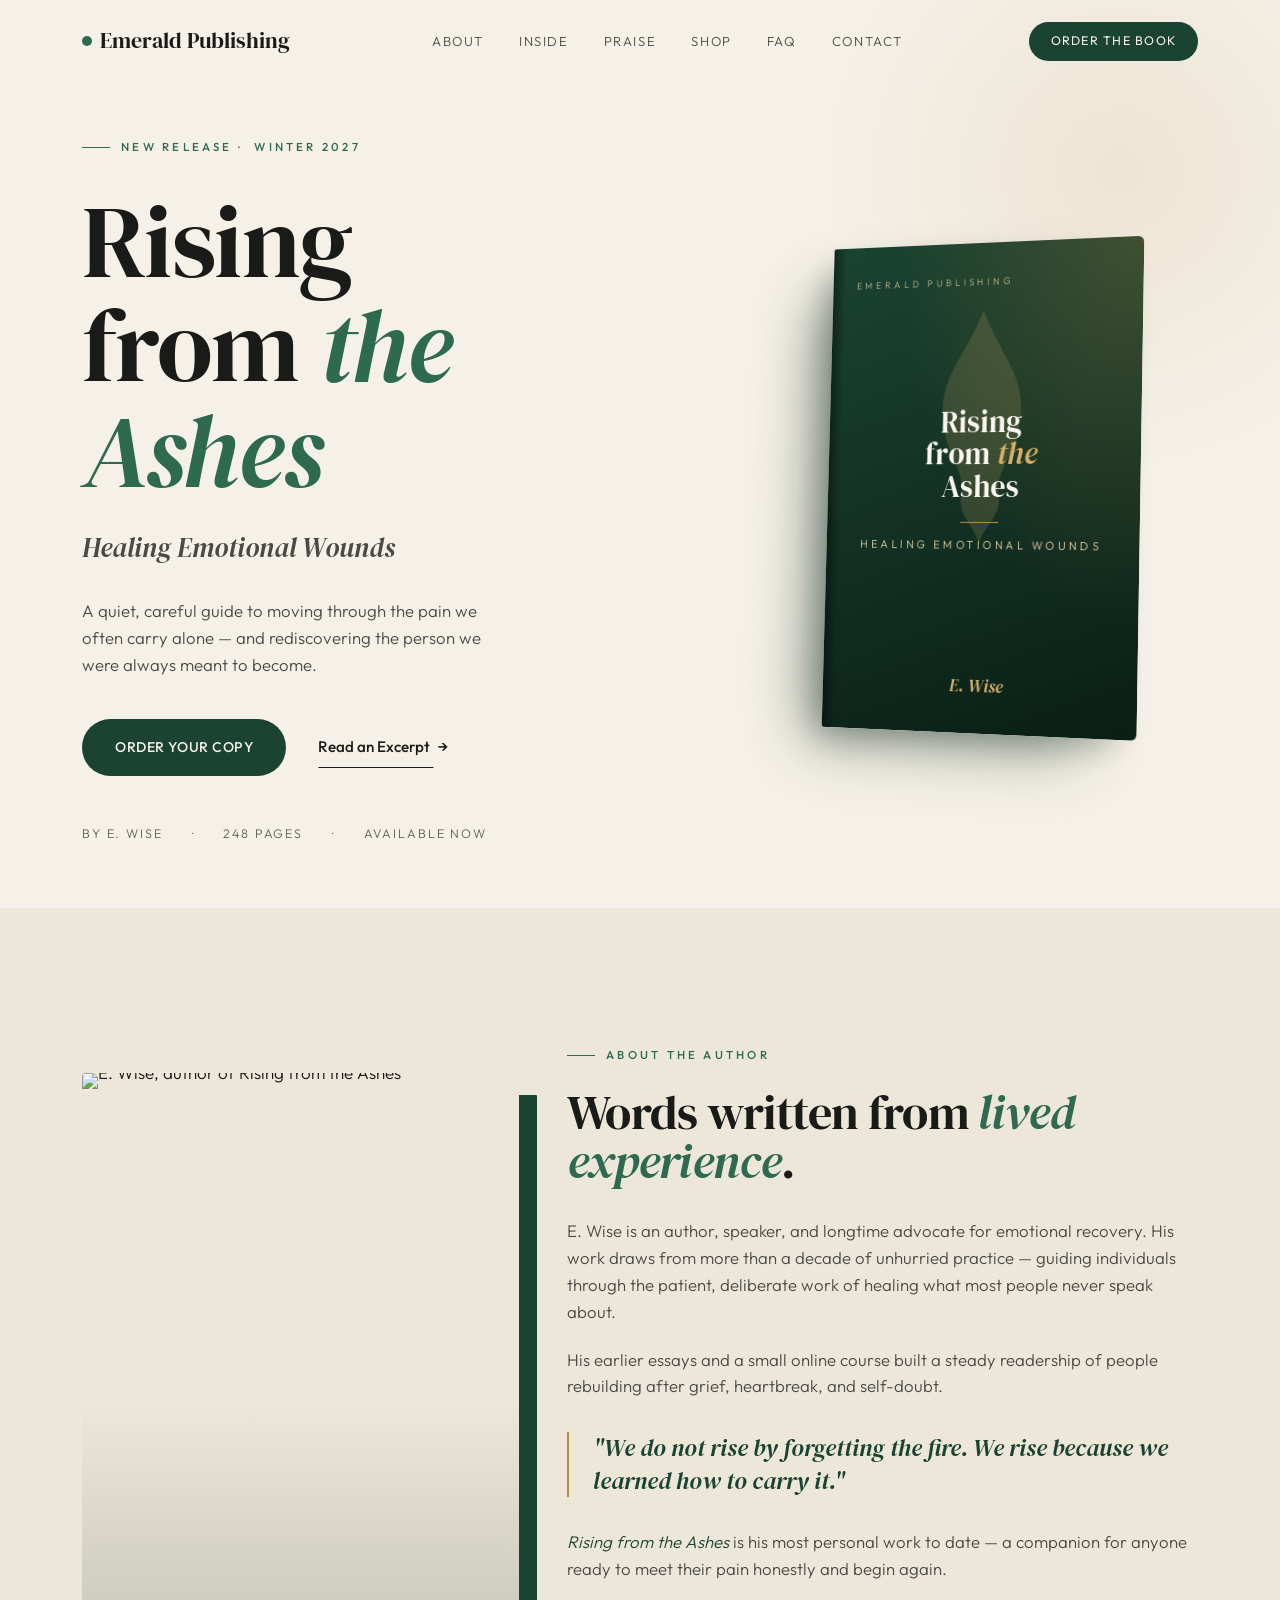
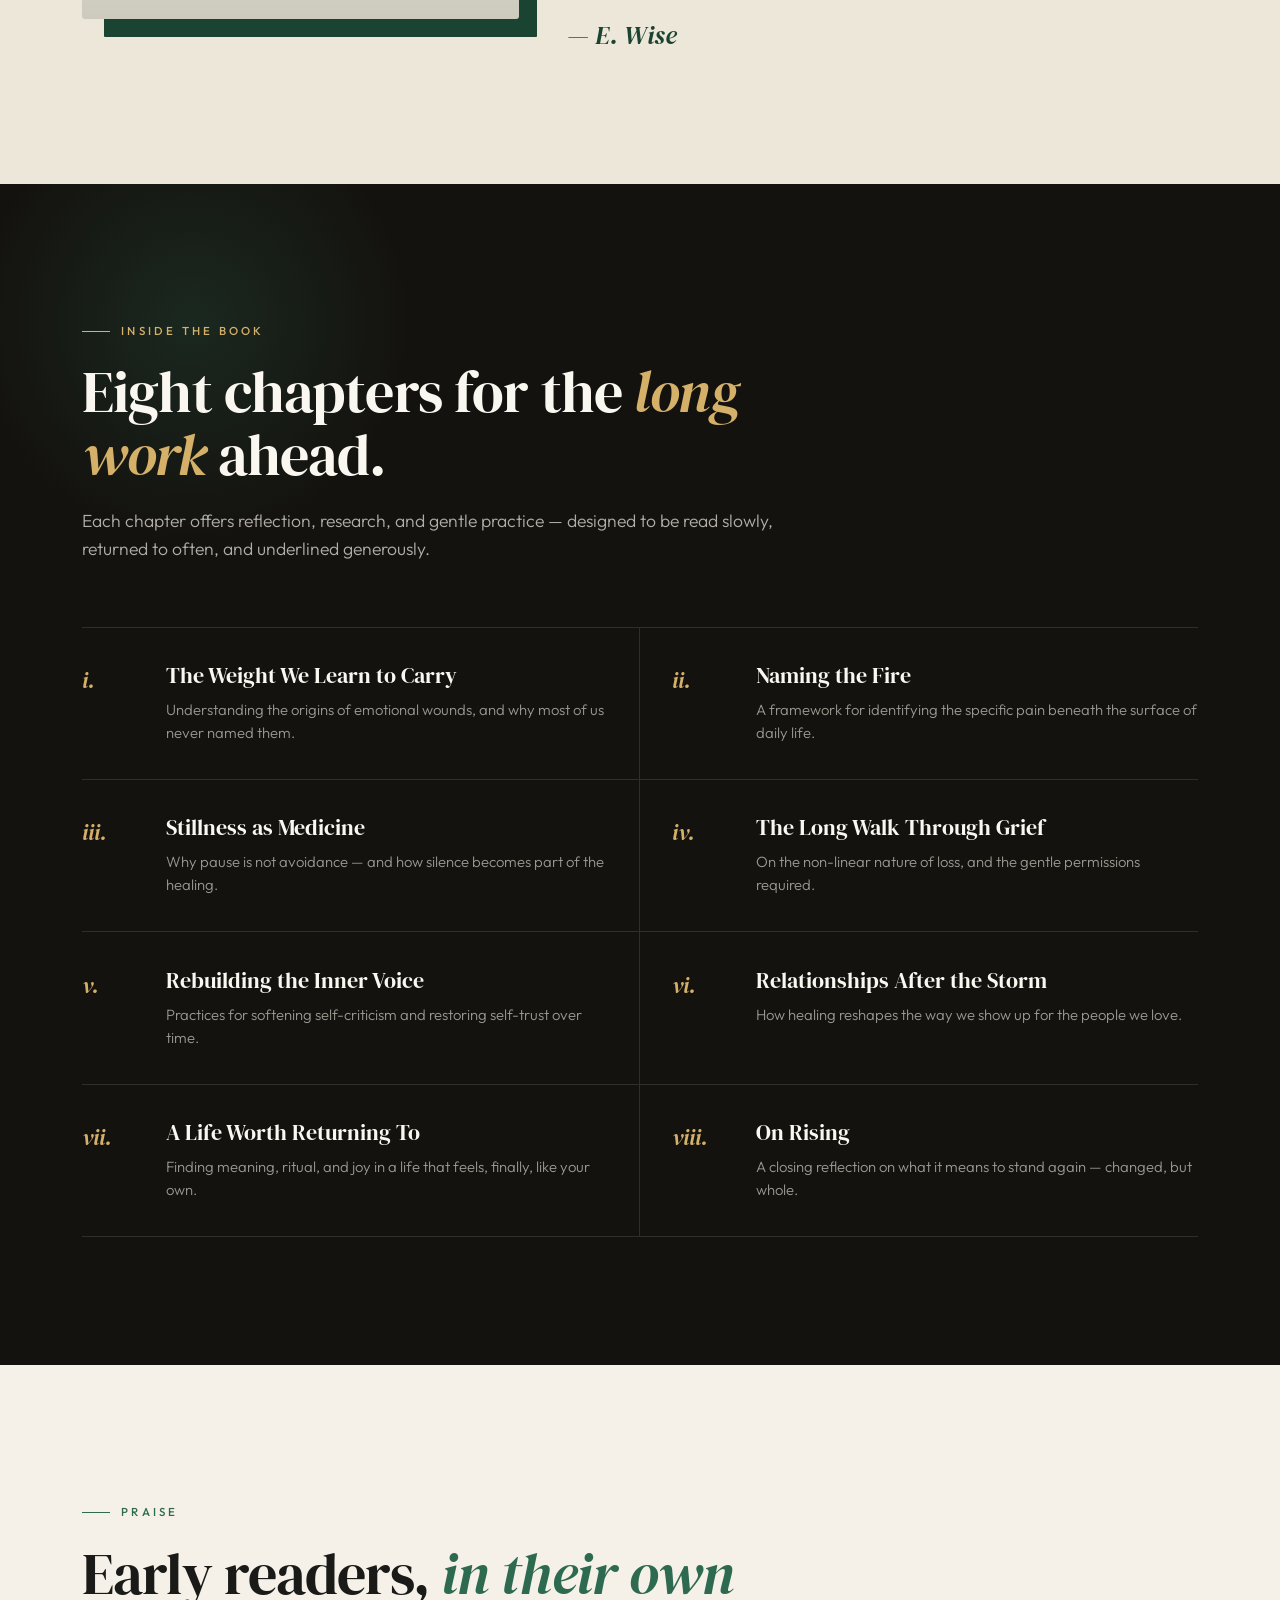
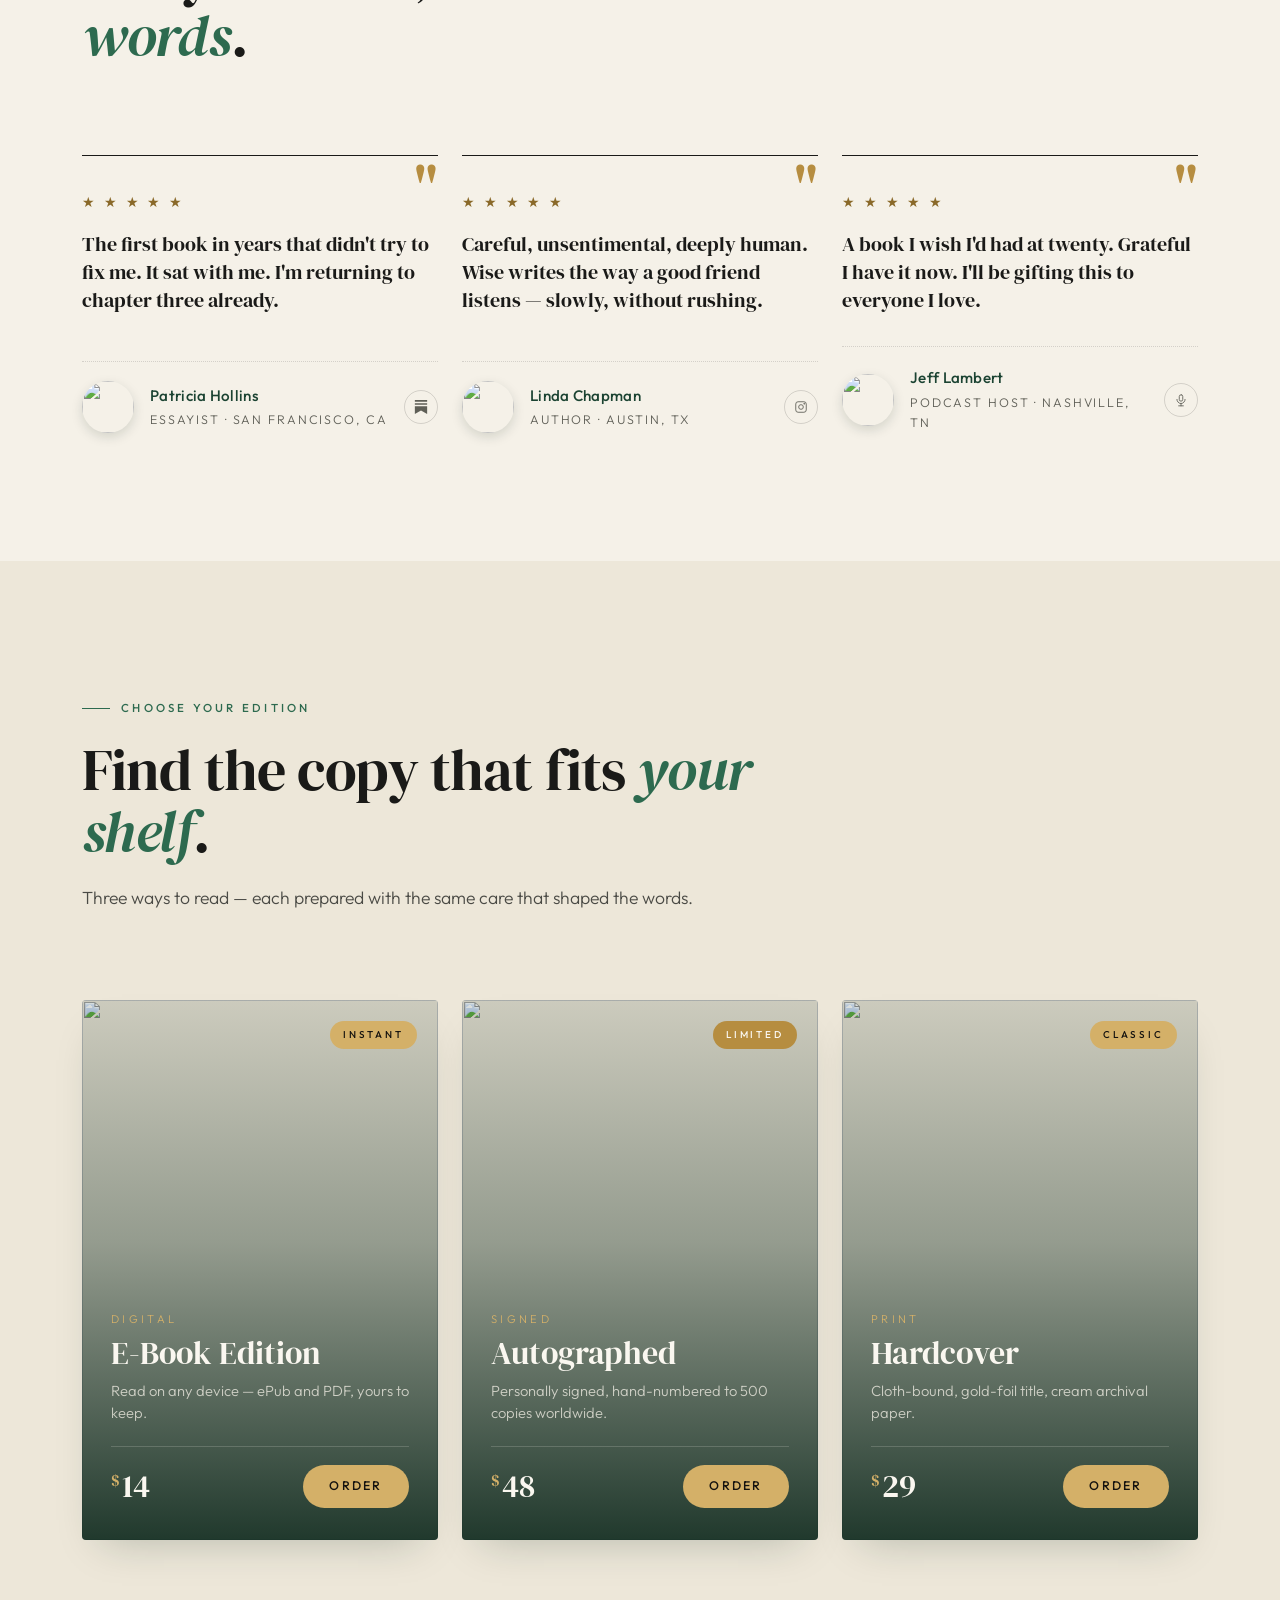
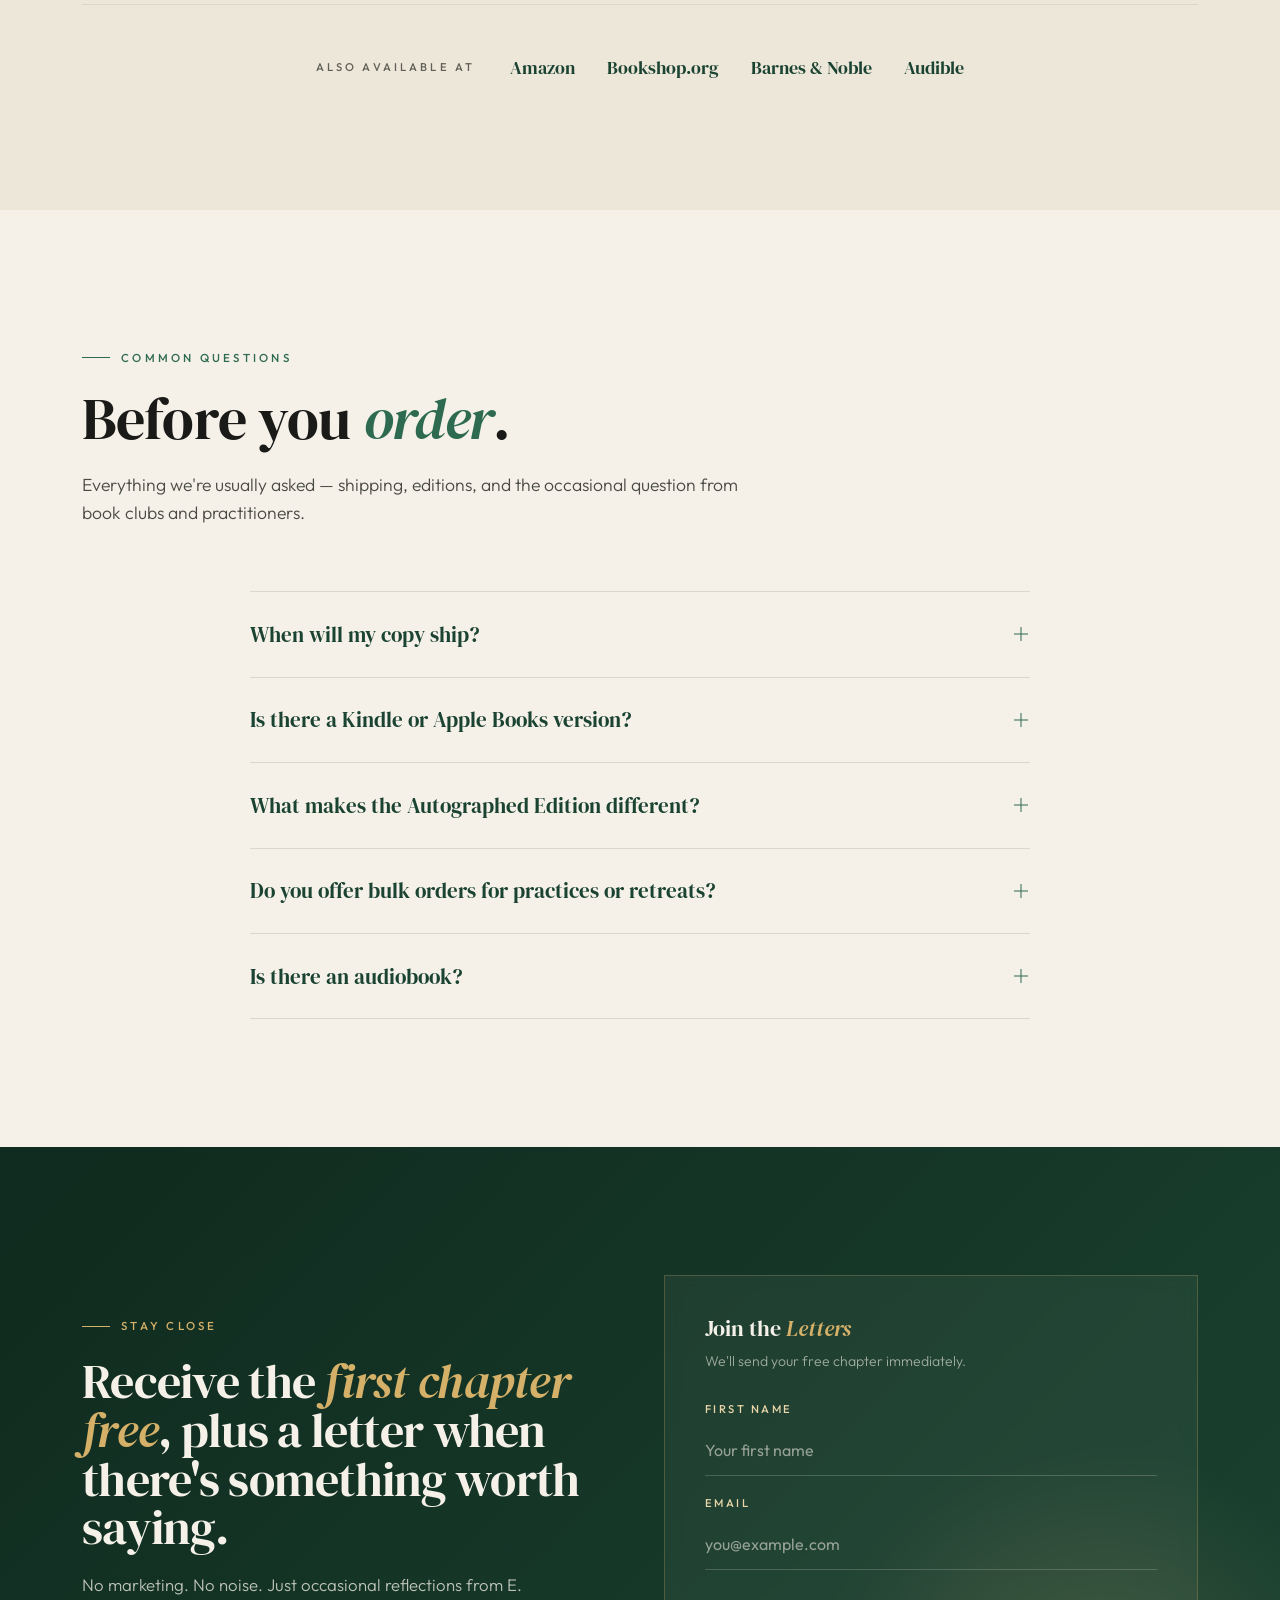
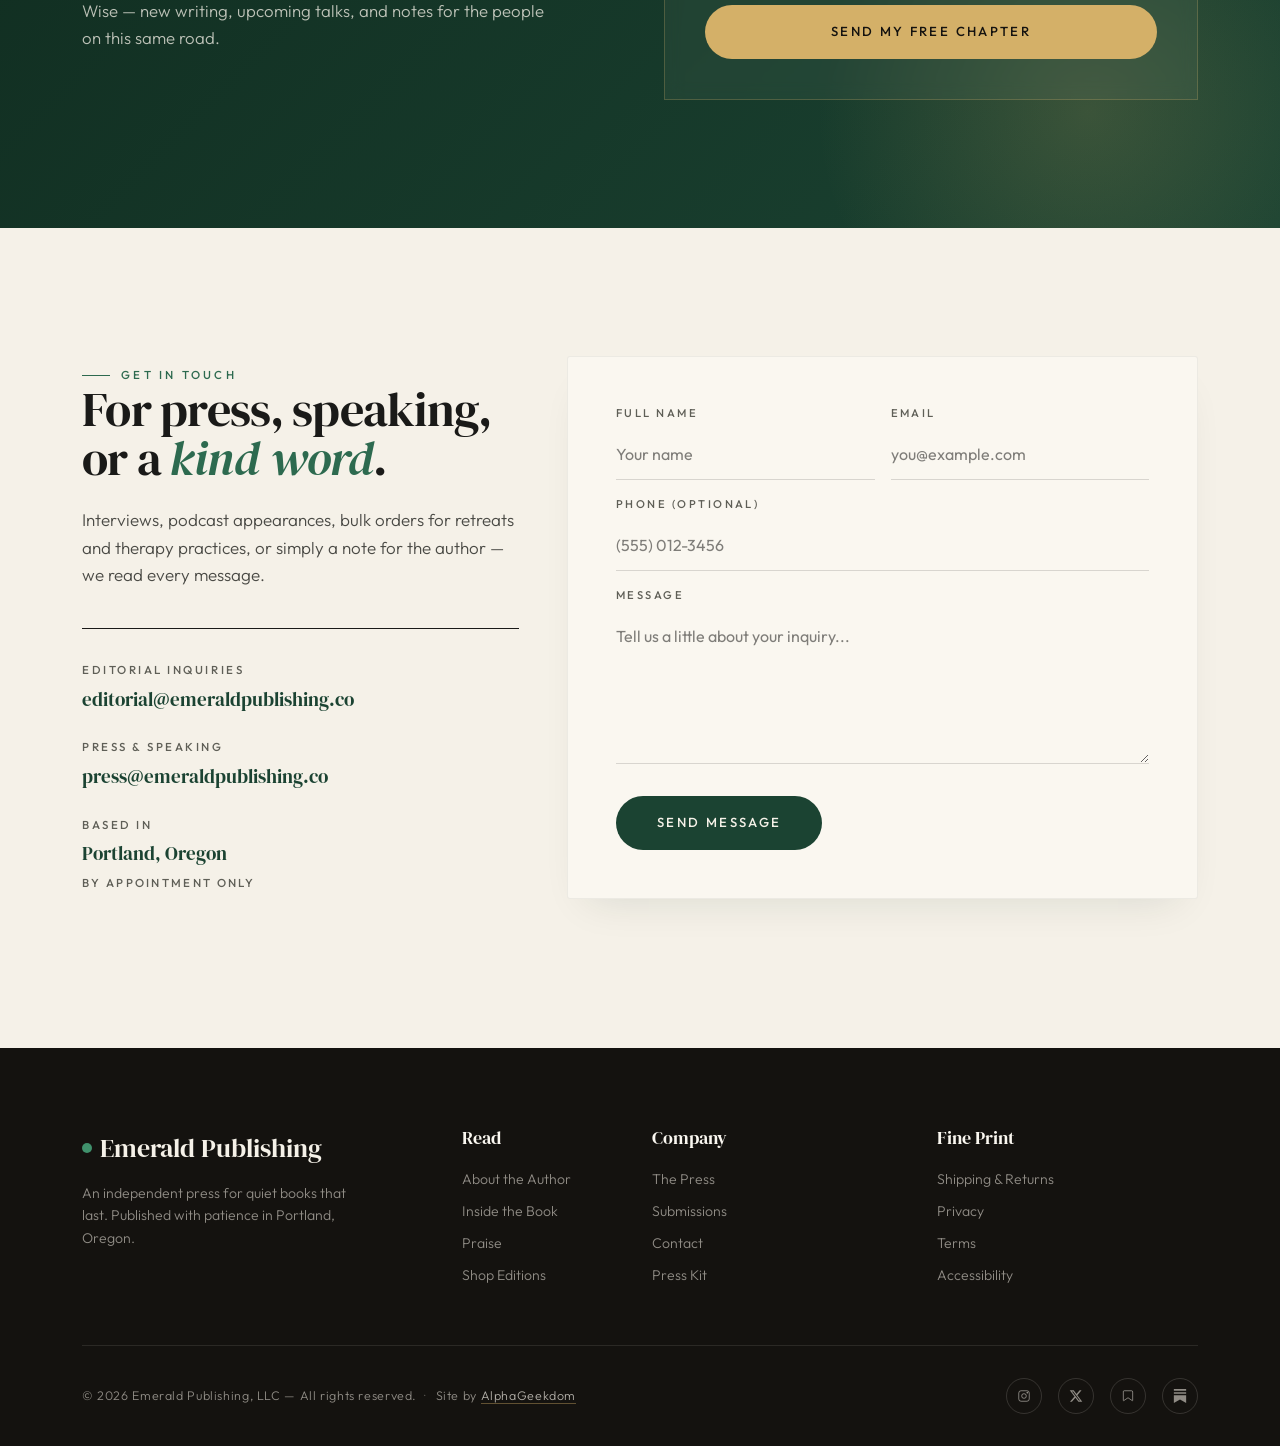
==== commit c984d943: "copy(contact): trim repeated brand word from heading - "For press, speaking, or a quiet word" was th" ====
--- a/index.html
+++ b/index.html
@@ -946,7 +946,7 @@
             <div class="contact-info reveal">
               <div class="eyebrow">Get in Touch</div>
               <h2 id="contact-heading" class="display contact-heading">
-                For press, speaking, or a <em>quiet word</em>.
+                For press, speaking, or a <em>kind word</em>.
               </h2>
               <p class="contact-intro">
                 Interviews, podcast appearances, bulk orders for retreats and
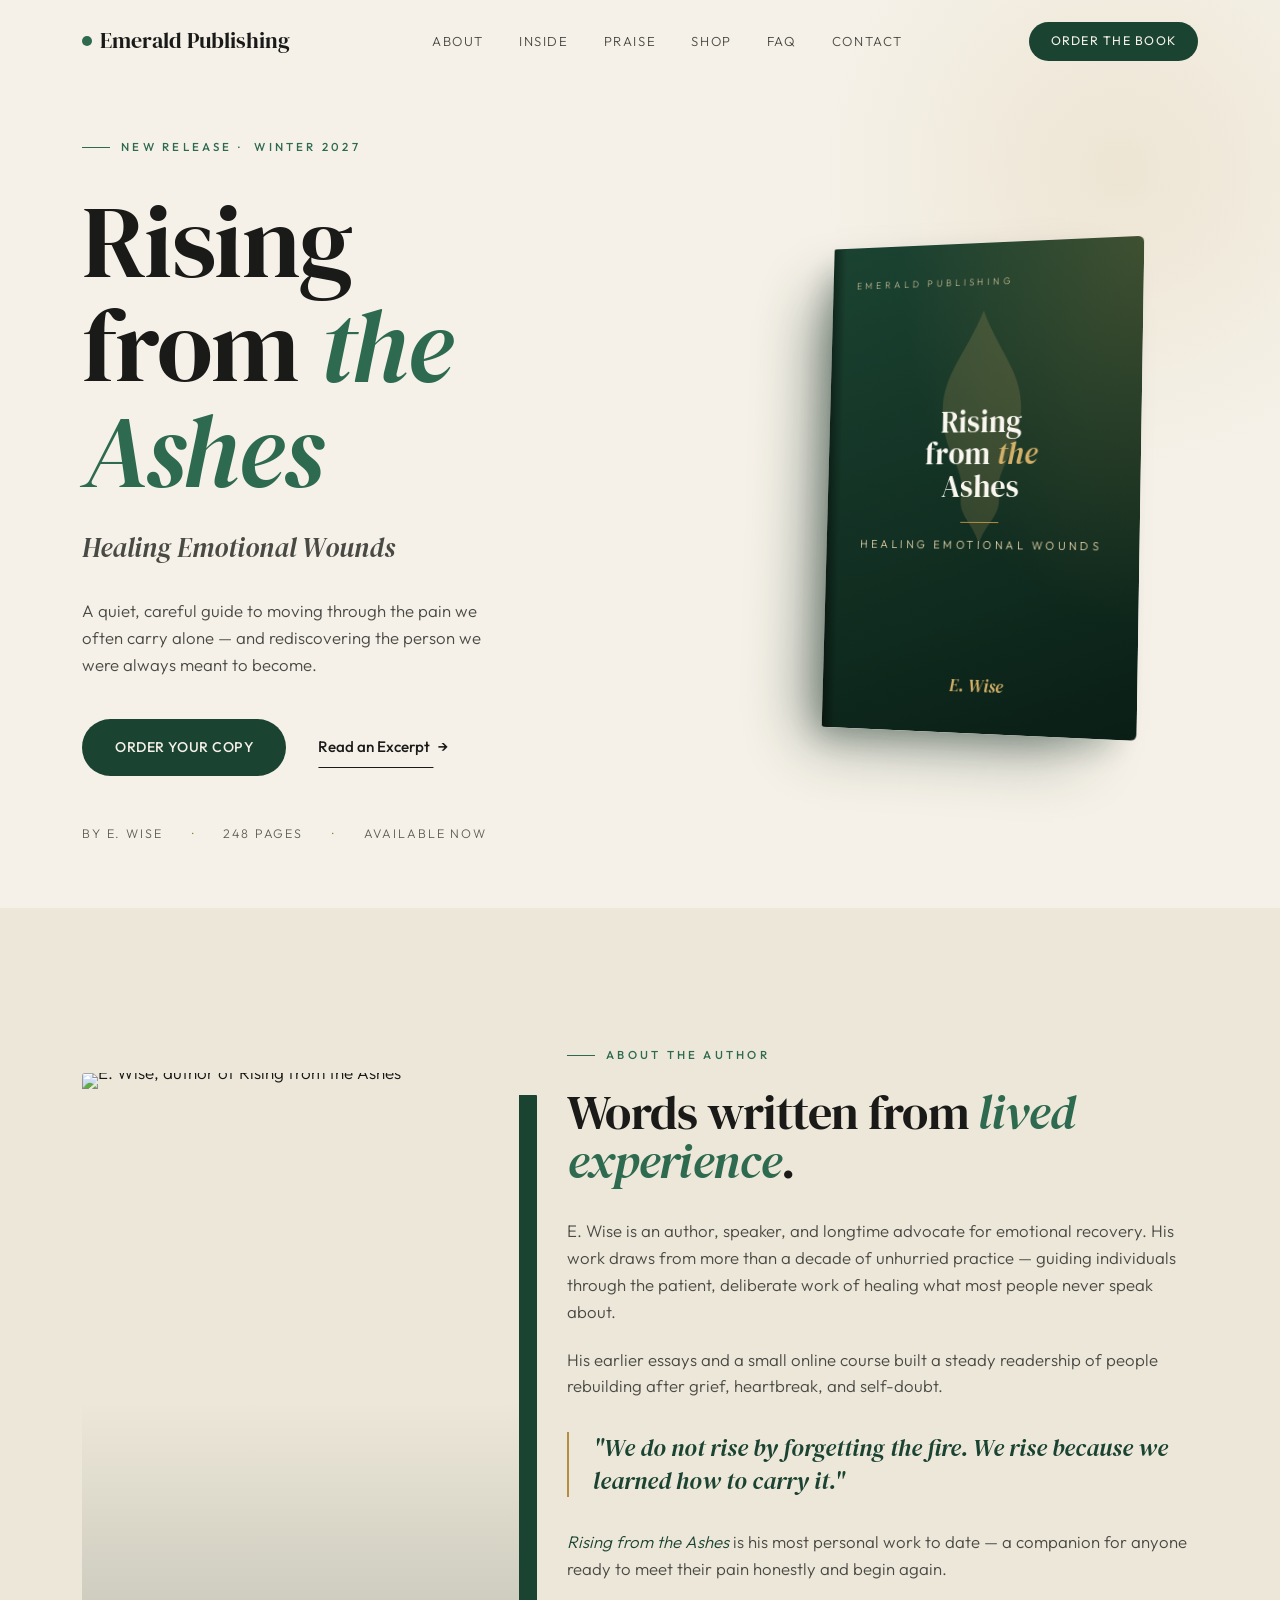
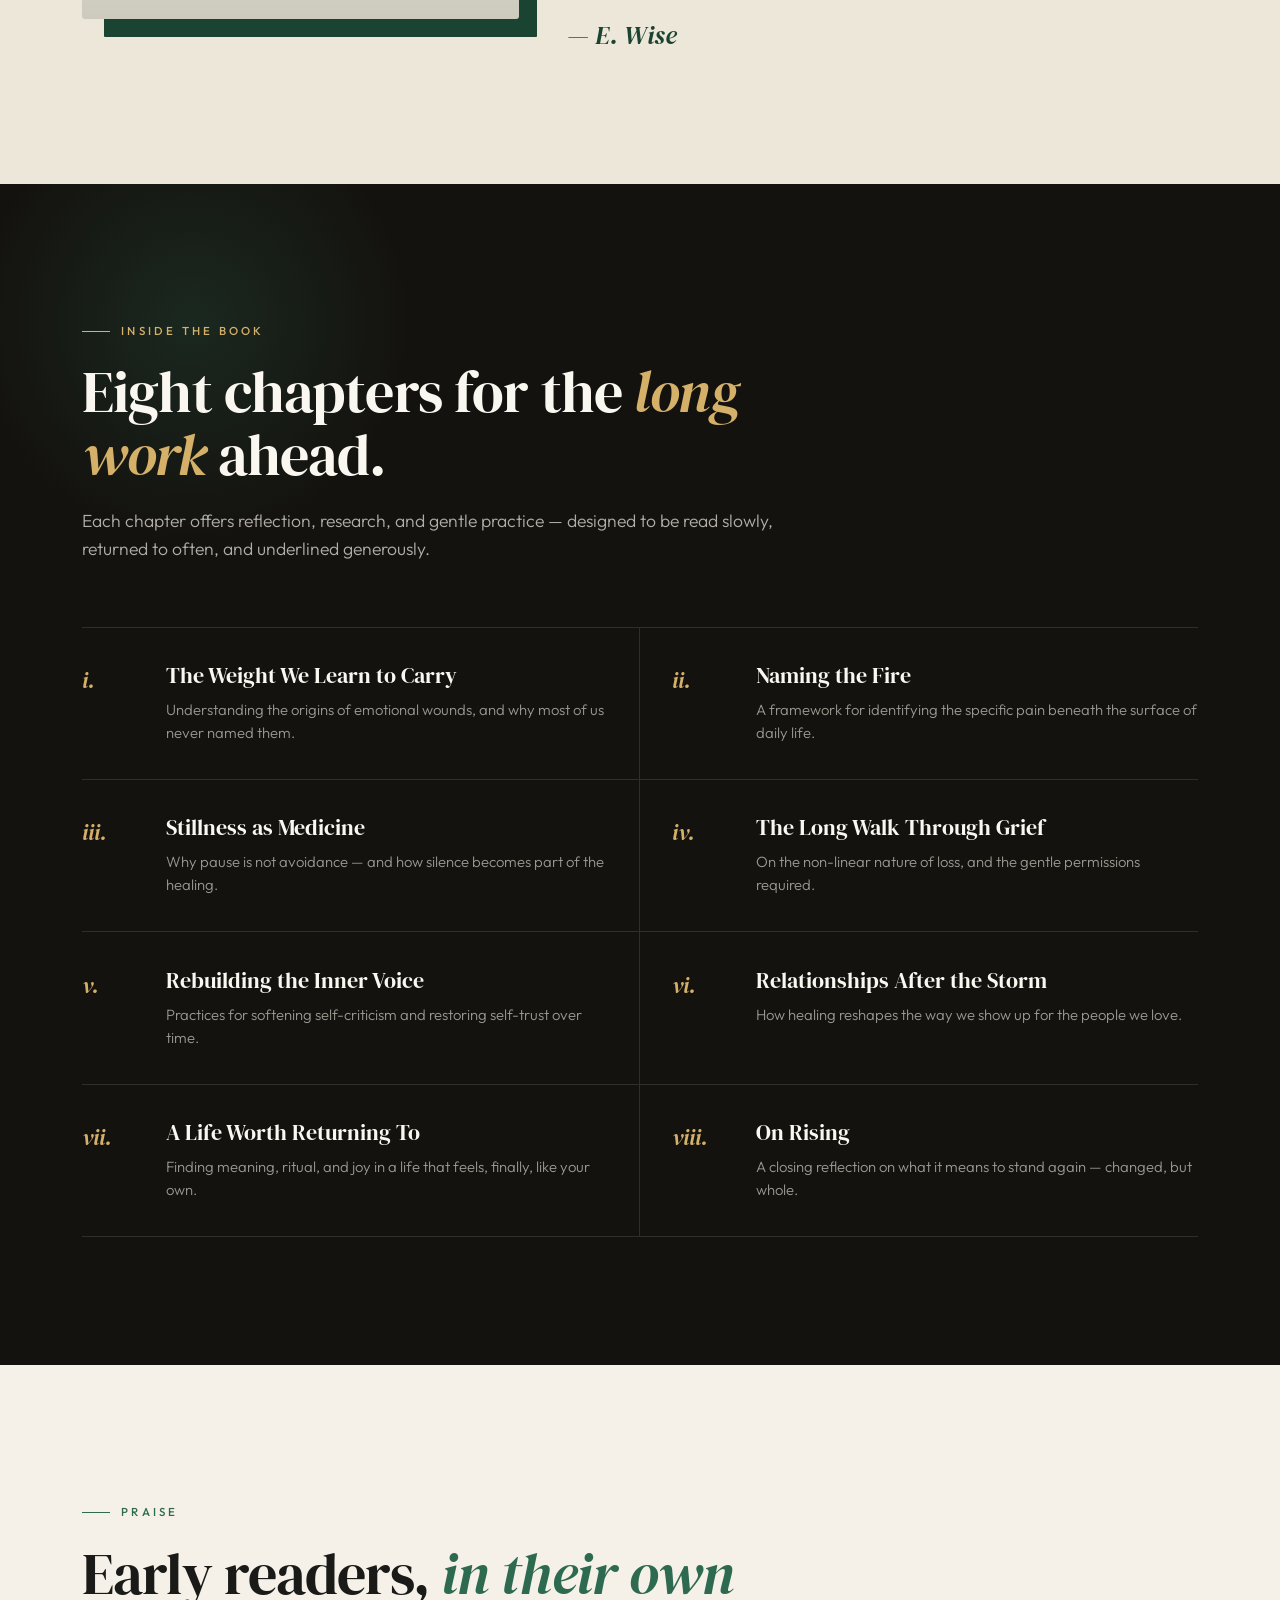
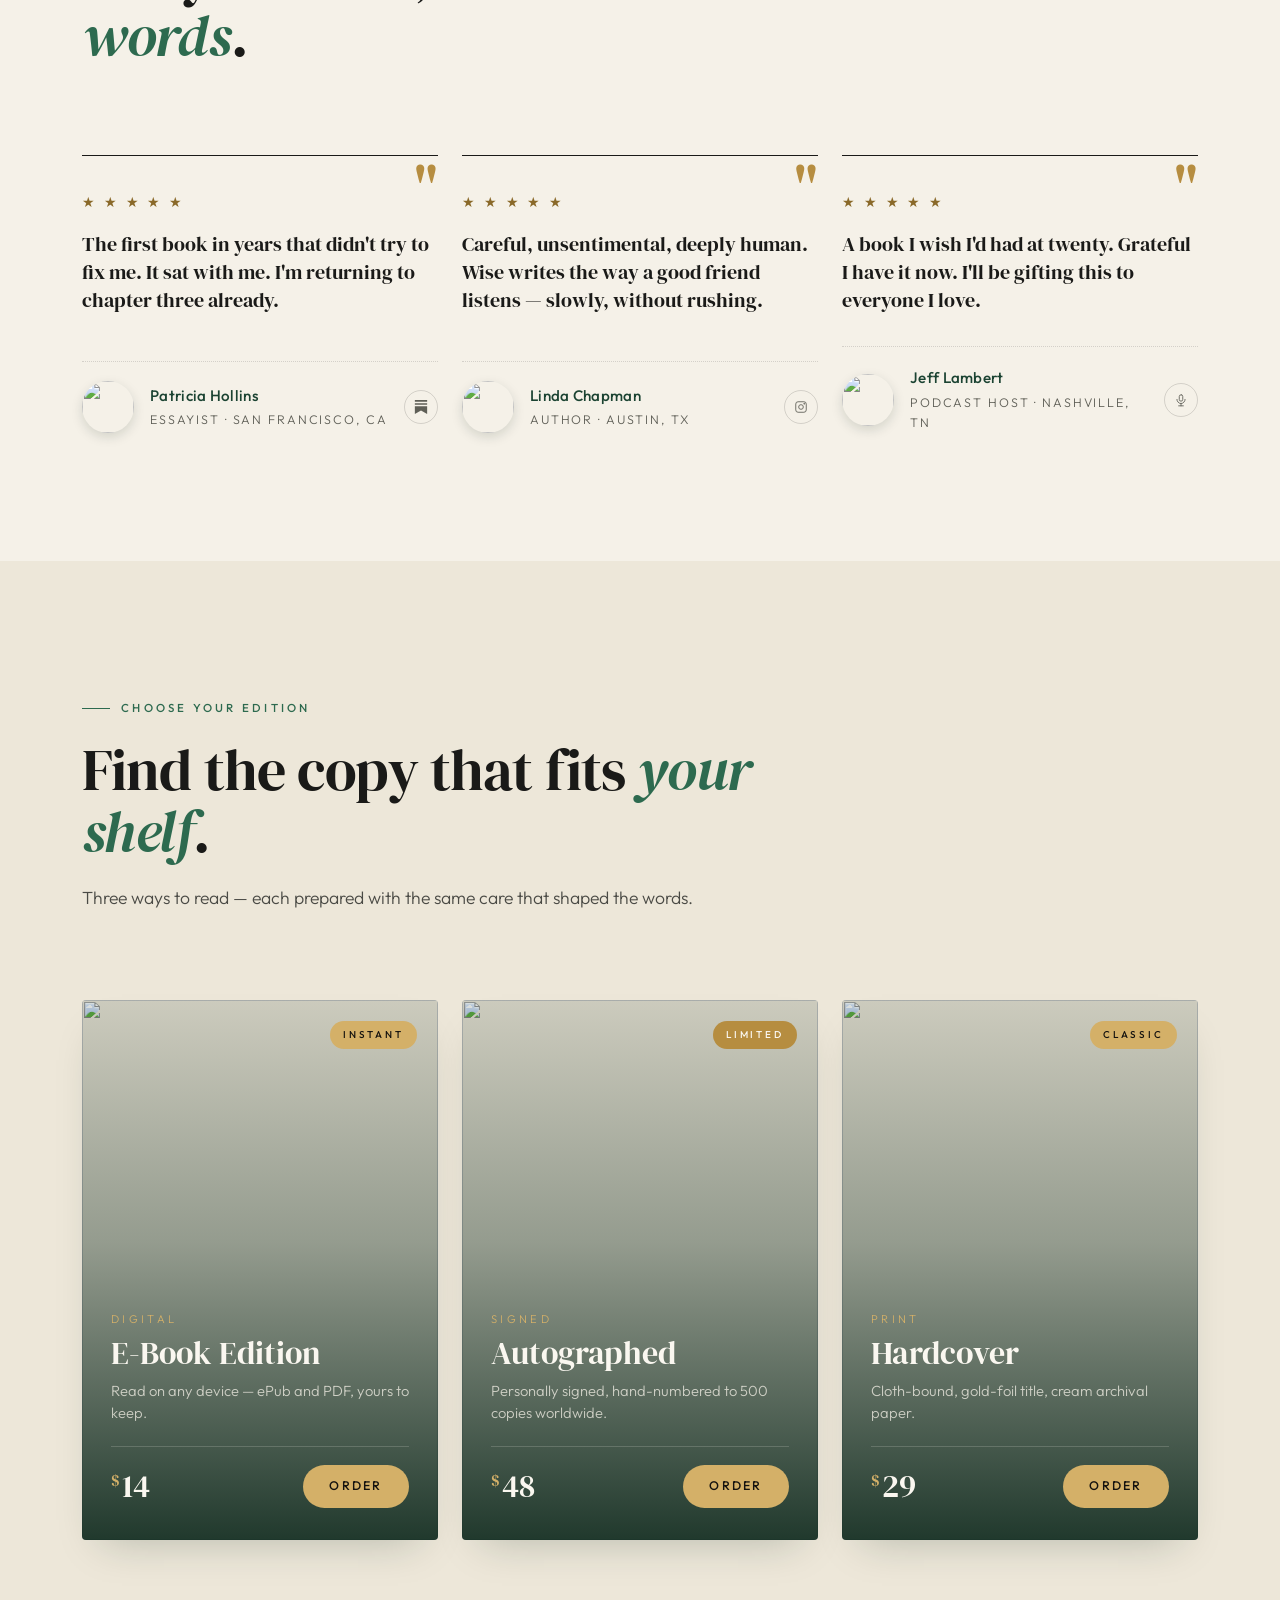
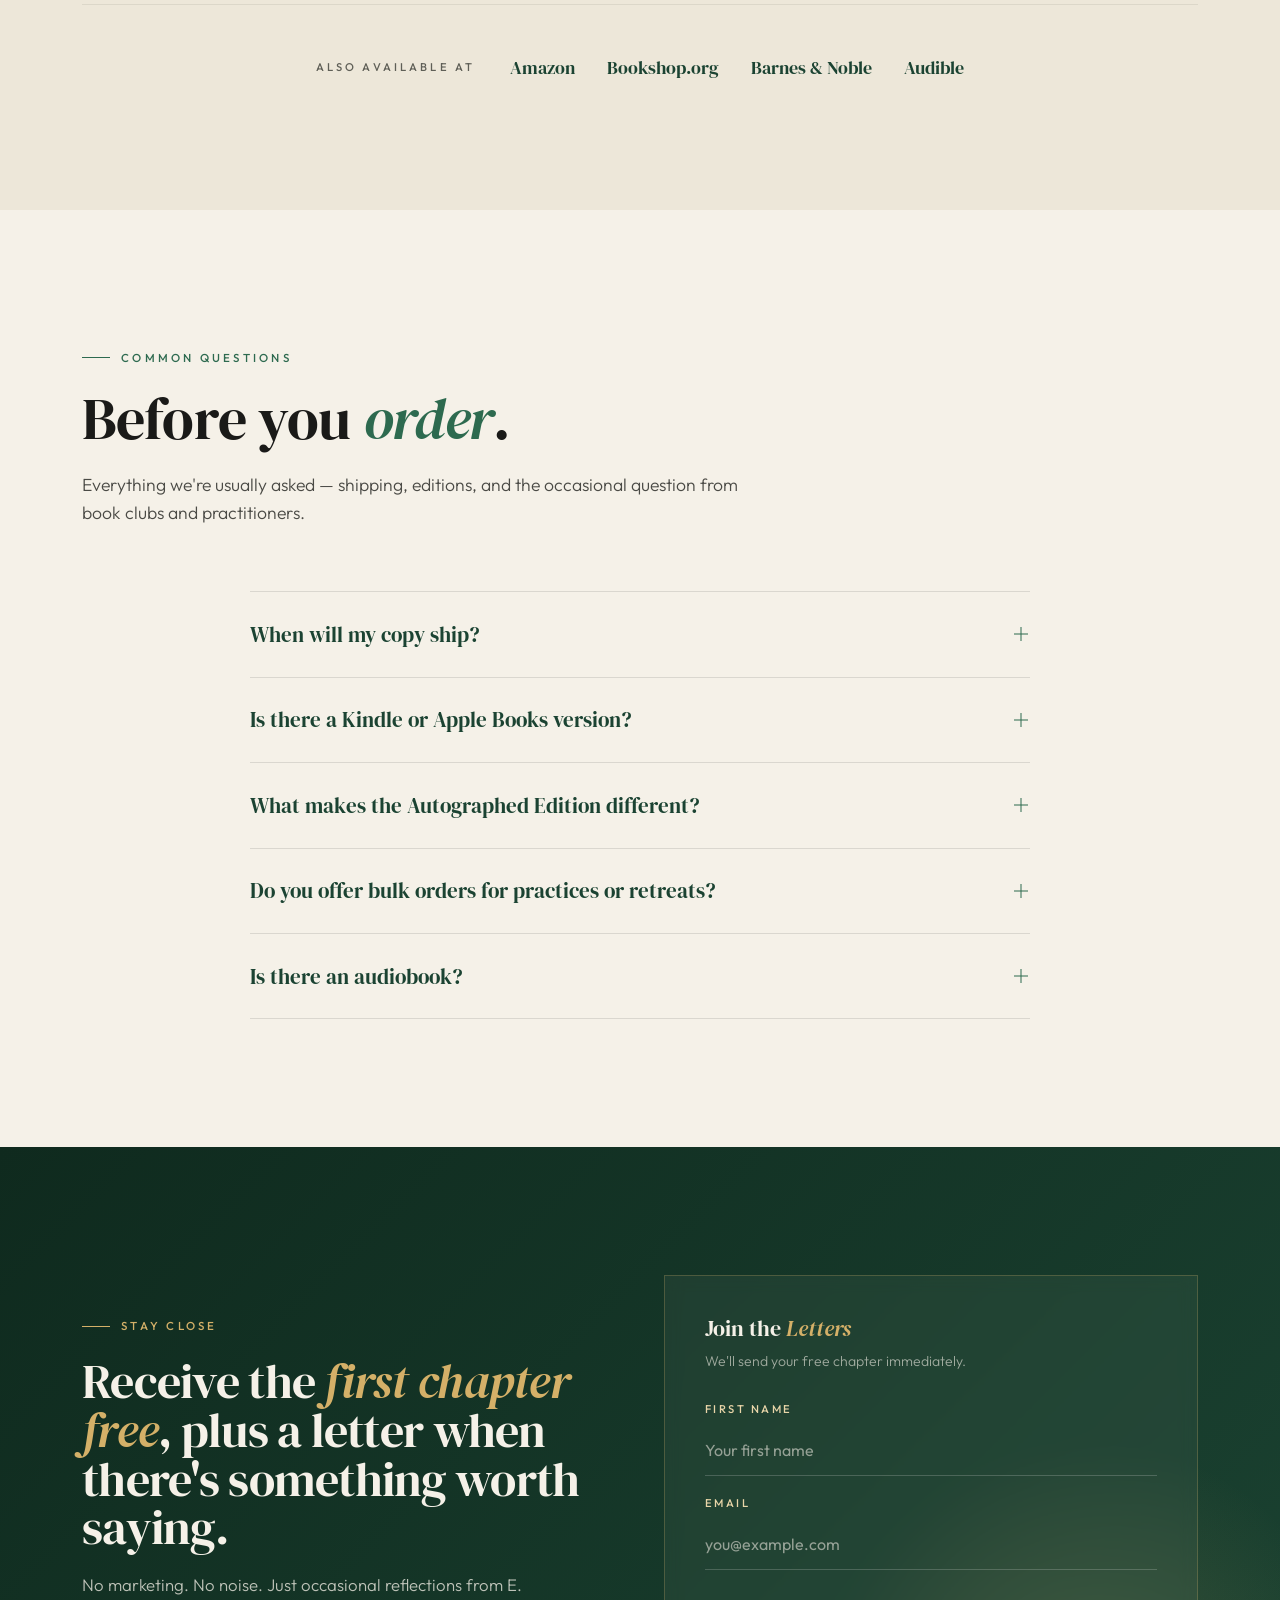
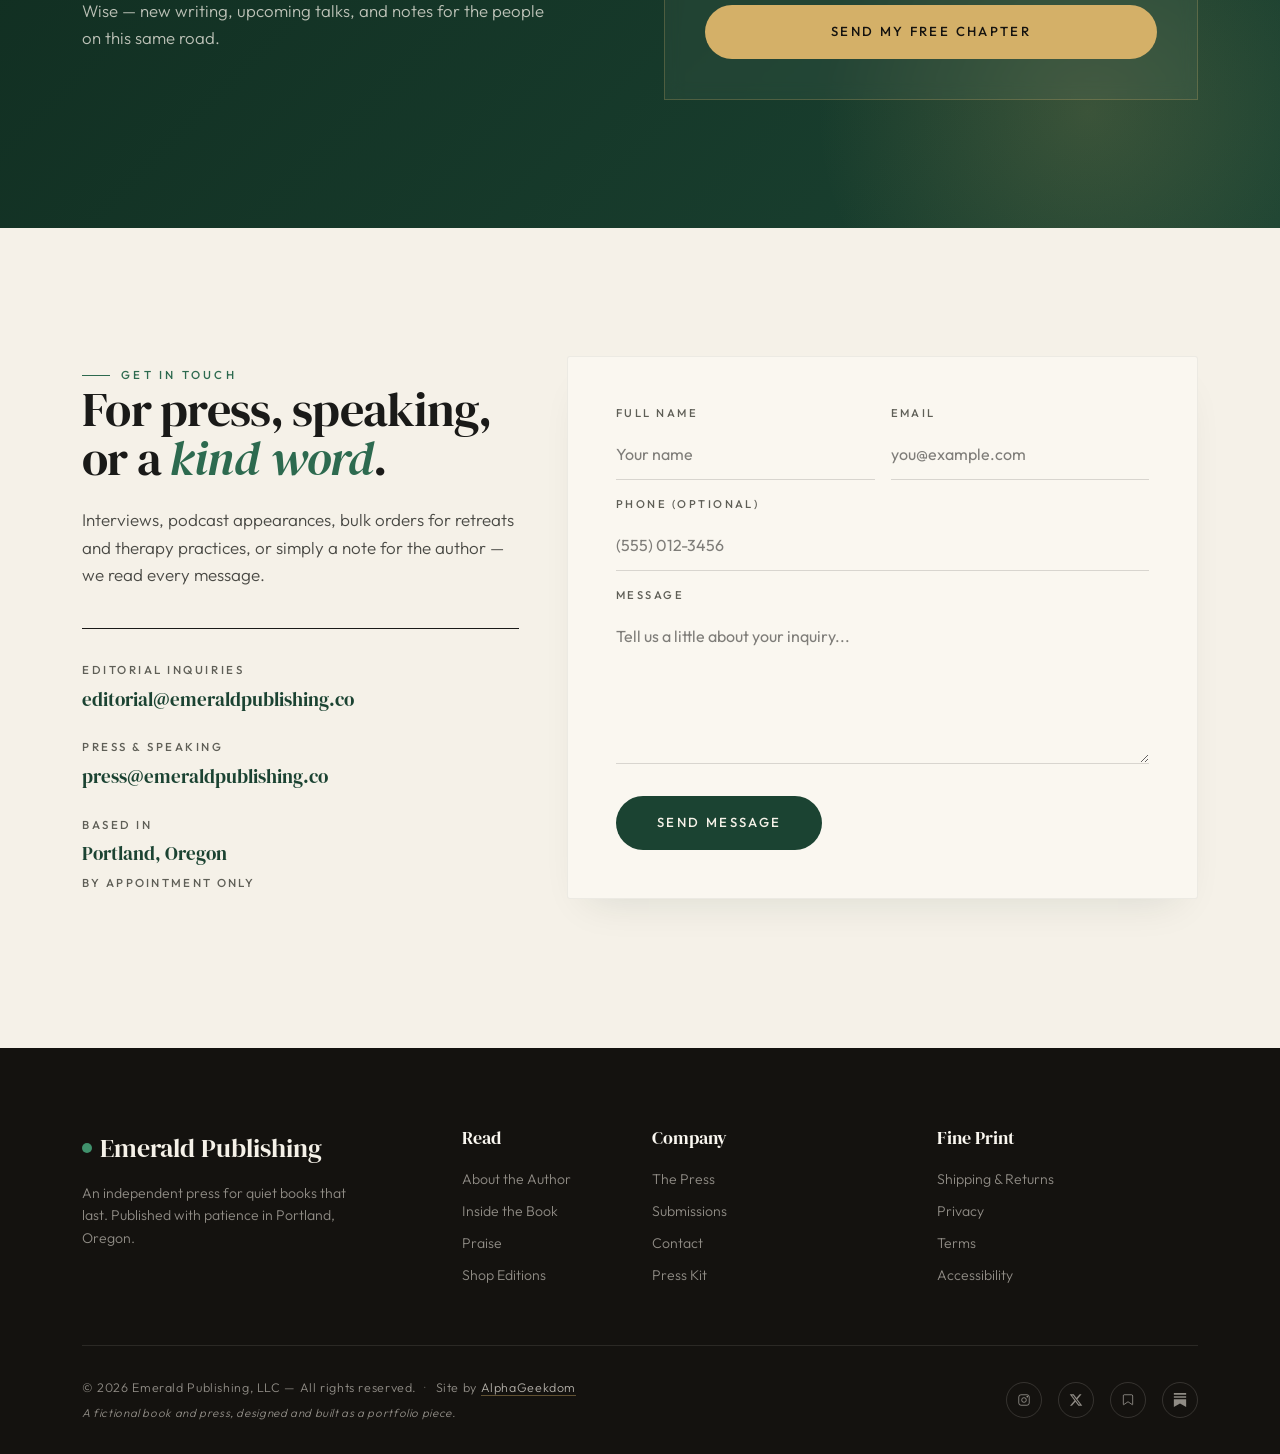
==== commit 23bb885c: "chore(footer): add accessible portfolio disclaimer under copyright line - Add a small italic disclai" ====
--- a/index.html
+++ b/index.html
@@ -1173,6 +1173,10 @@
                 >AlphaGeekdom</a
               >
             </span>
+            <small class="foot-disclaimer">
+              A fictional book and press, designed and built as a portfolio
+              piece.
+            </small>
           </div>
 
           <div class="socials">
@@ -1320,7 +1324,7 @@
         </div>
 
         <a href="#shop" class="excerpt-modal__cta excerpt-modal__cta--arrow" data-close-excerpt>
-          Order Your Copy
+          Take the Book Home
         </a>
       </div>
     </div>
--- a/css/styles.css
+++ b/css/styles.css
@@ -174,6 +174,17 @@
   margin-top: 1.3rem;
   font-size: 1.1rem;
   color: var(--ink-light);
+}
+
+/* Short landscape viewports: reduce vertical breathing room so */
+/* sections don't waste 40%+ of a 390px-tall phone on padding. */
+@media (max-height: 700px) and (orientation: landscape) {
+  .block {
+    padding: 3.5rem 0;
+  }
+  .section-head {
+    margin-bottom: 2.5rem;
+  }
 }
 
 /* ── SHARED BUTTONS ── */
@@ -340,9 +351,18 @@
   position: relative;
   display: flex;
   align-items: center;
-  min-height: 100vh;
+  min-height: 100svh;
   padding: 8rem 0 4rem;
   overflow: hidden;
+}
+
+/* Short viewports (landscape phones, short laptop windows): release */
+/* the full-viewport floor and tighten padding so the hero doesn't crowd. */
+@media (max-height: 700px) {
+  .hero {
+    min-height: auto;
+    padding: 6rem 0 3rem;
+  }
 }
 
 /* Soft gold glow in the upper-right */
@@ -659,6 +679,7 @@
 }
 
 .author-body p {
+  max-width: 62ch;
   margin-bottom: 1.3rem;
   font-size: 1.05rem;
   color: var(--ink-light);
@@ -958,7 +979,7 @@
   display: flex;
   flex-direction: column;
   justify-content: flex-end;
-  height: 540px;
+  min-height: 540px;
   border-radius: 4px;
   overflow: hidden;
   box-shadow: 0 20px 40px -20px rgba(15, 42, 30, 0.25);
@@ -1101,13 +1122,21 @@
 /* ── MOBILE (≤ 767.98PX) ── */
 @media (max-width: 767.98px) {
   .edition-card {
-    height: 480px;
+    min-height: 480px;
   }
   .edition-title {
     font-size: 1.6rem;
   }
   .edition-price {
     font-size: 1.7rem;
+  }
+}
+
+/* Short landscape viewports: reduce card floor so the three cards */
+/* don't dominate a 390px-tall phone in landscape. */
+@media (max-height: 700px) and (orientation: landscape) {
+  .edition-card {
+    min-height: 420px;
   }
 }
 
@@ -1654,6 +1683,18 @@
   border-bottom-color: var(--gold-light);
 }
 
+/* Portfolio disclaimer — quiet fine print under the copyright line. */
+/* Color matches the surrounding meta text (0.55 alpha → ~5.6:1 contrast */
+/* on the #14120f footer, passing WCAG AA for small text); visual */
+/* subordination comes from size + italic, not contrast loss. */
+.foot-disclaimer {
+  display: block;
+  margin-top: 0.4rem;
+  font-size: 0.72rem;
+  font-style: italic;
+  color: rgba(245, 241, 232, 0.55);
+}
+
 /* ── SOCIAL ICONS ── */
 .socials {
   display: flex;
@@ -1696,7 +1737,9 @@
 .excerpt-modal {
   position: fixed;
   inset: 0;
-  z-index: 1000;
+  /* Above Bootstrap's .fixed-top navbar (z-index: 1030) so the dialog */
+  /* top — including the close button — isn't covered by the navbar. */
+  z-index: 1100;
   display: flex;
   align-items: center;
   justify-content: center;
@@ -1722,7 +1765,7 @@
   z-index: 1;
   width: 100%;
   max-width: 640px;
-  max-height: 85vh;
+  max-height: 90svh;
   overflow-y: auto;
   padding: clamp(2.2rem, 5vw, 3.5rem);
   border-radius: 4px;
@@ -1873,6 +1916,25 @@
   }
 }
 
+/* Short viewports (landscape phones especially): give the dialog */
+/* nearly the full viewport and tighten internal spacing so the */
+/* three-paragraph excerpt isn't crammed inside an already-short window. */
+@media (max-height: 600px) {
+  .excerpt-modal {
+    padding: 0.75rem 0.5rem;
+  }
+  .excerpt-modal__dialog {
+    max-height: 95svh;
+    padding: 1.5rem 1.5rem 1.25rem;
+  }
+  .excerpt-modal__title {
+    margin-bottom: 1rem;
+  }
+  .excerpt-modal__body p:last-child {
+    margin-bottom: 1.25rem;
+  }
+}
+
 /* ── 404 PAGE (standalone /404.html) ── */
 .not-found {
   display: flex;
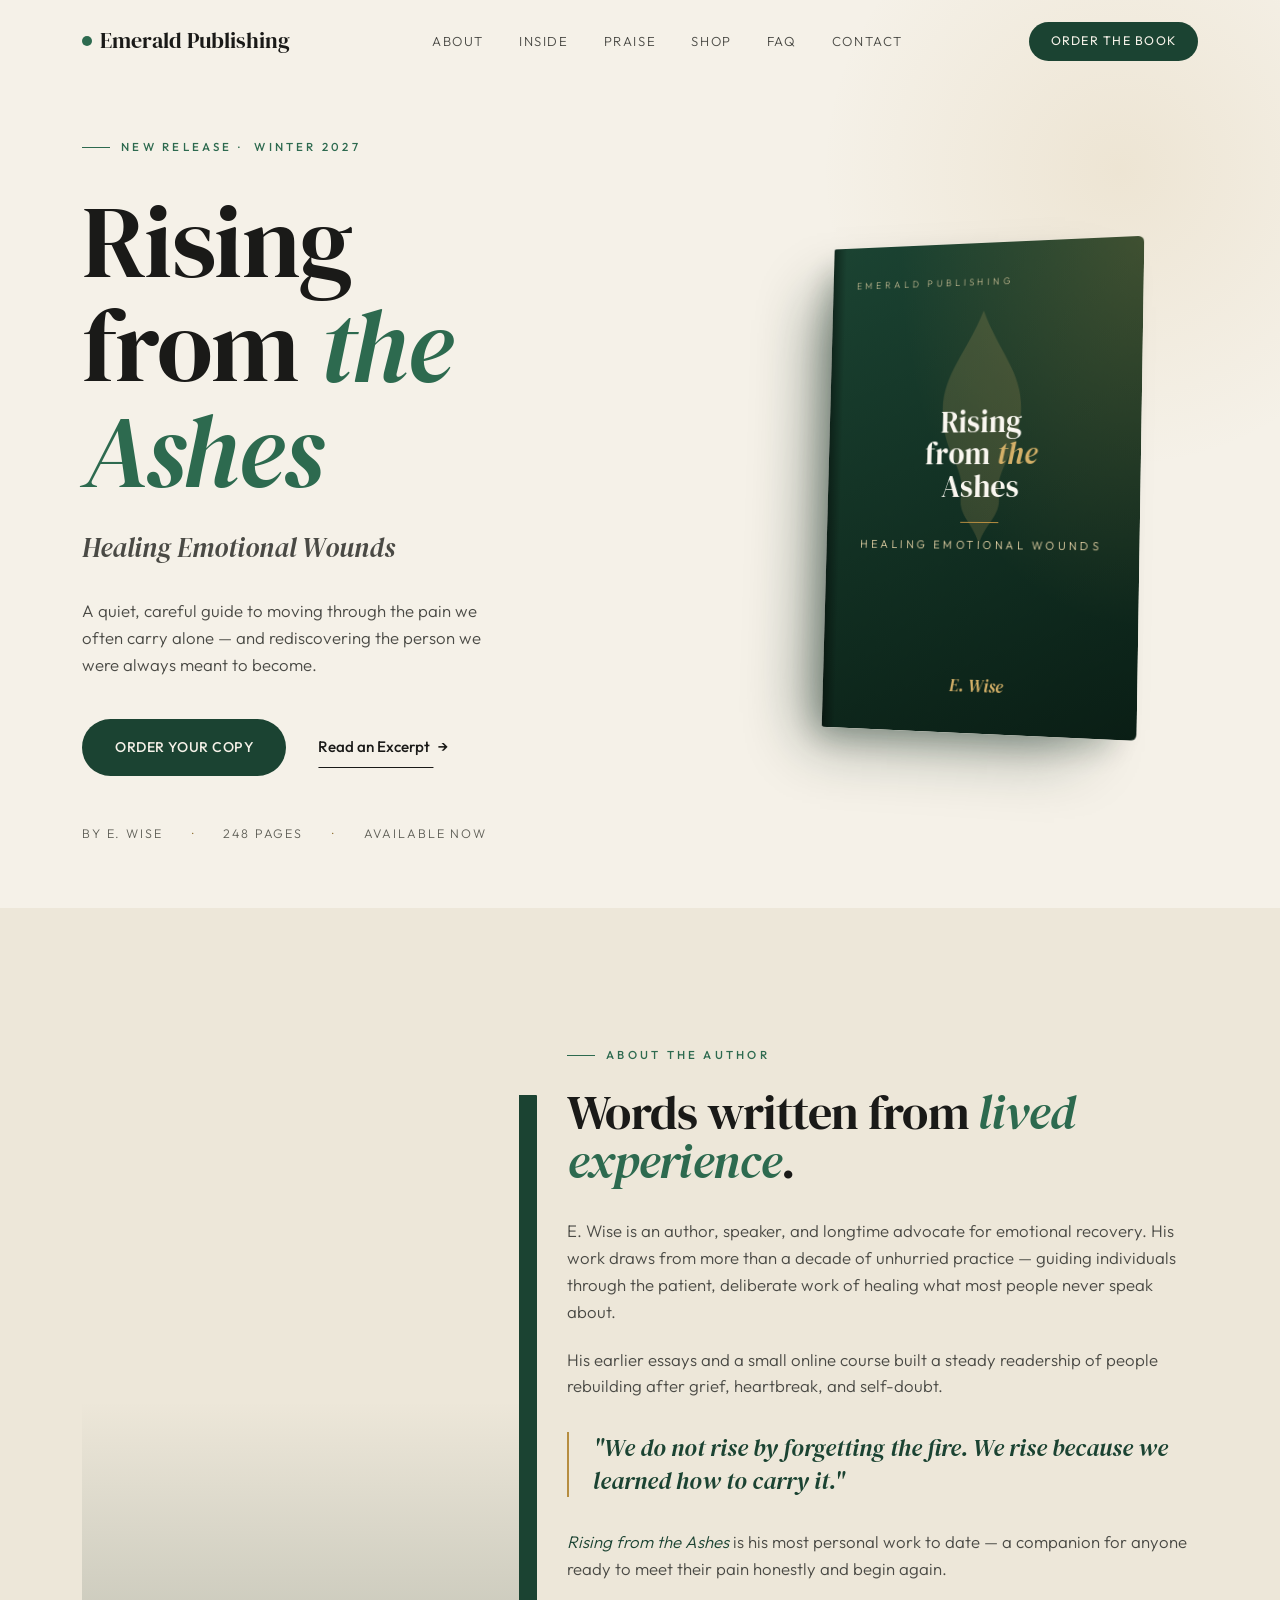
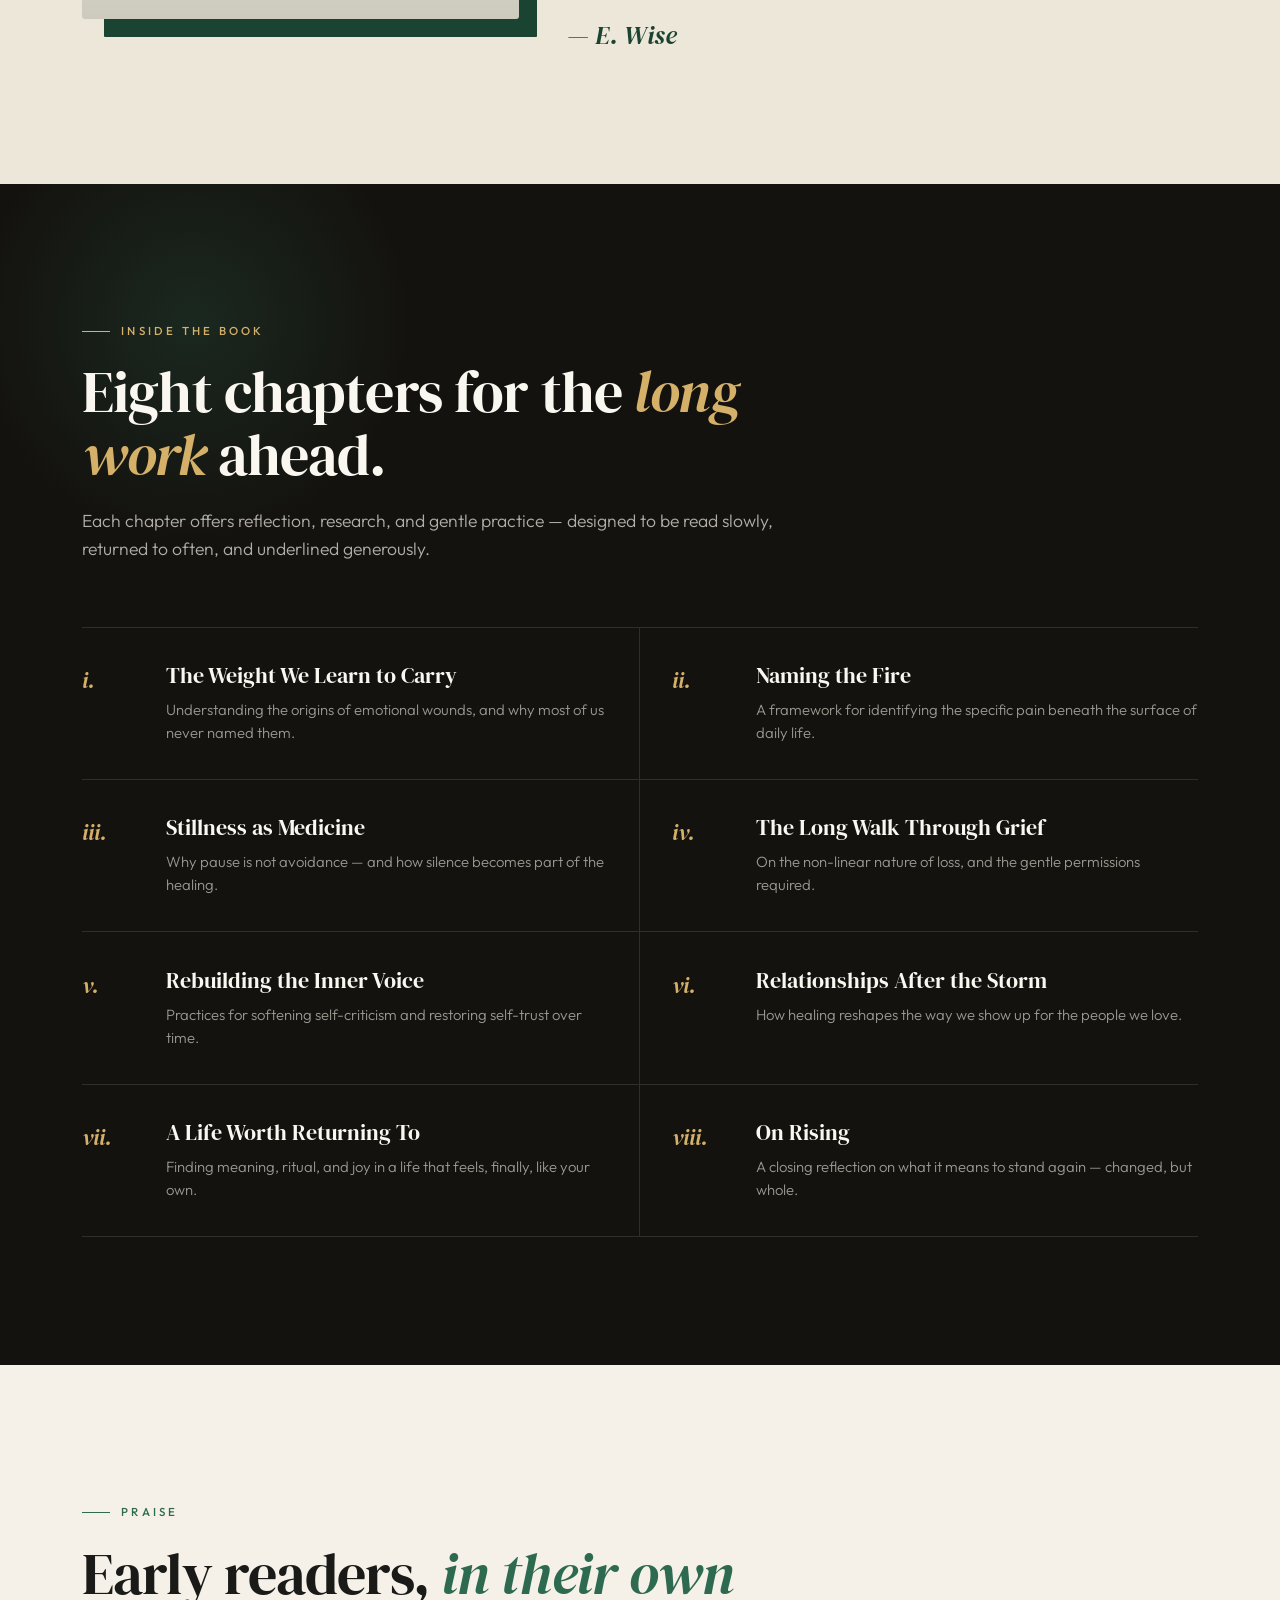
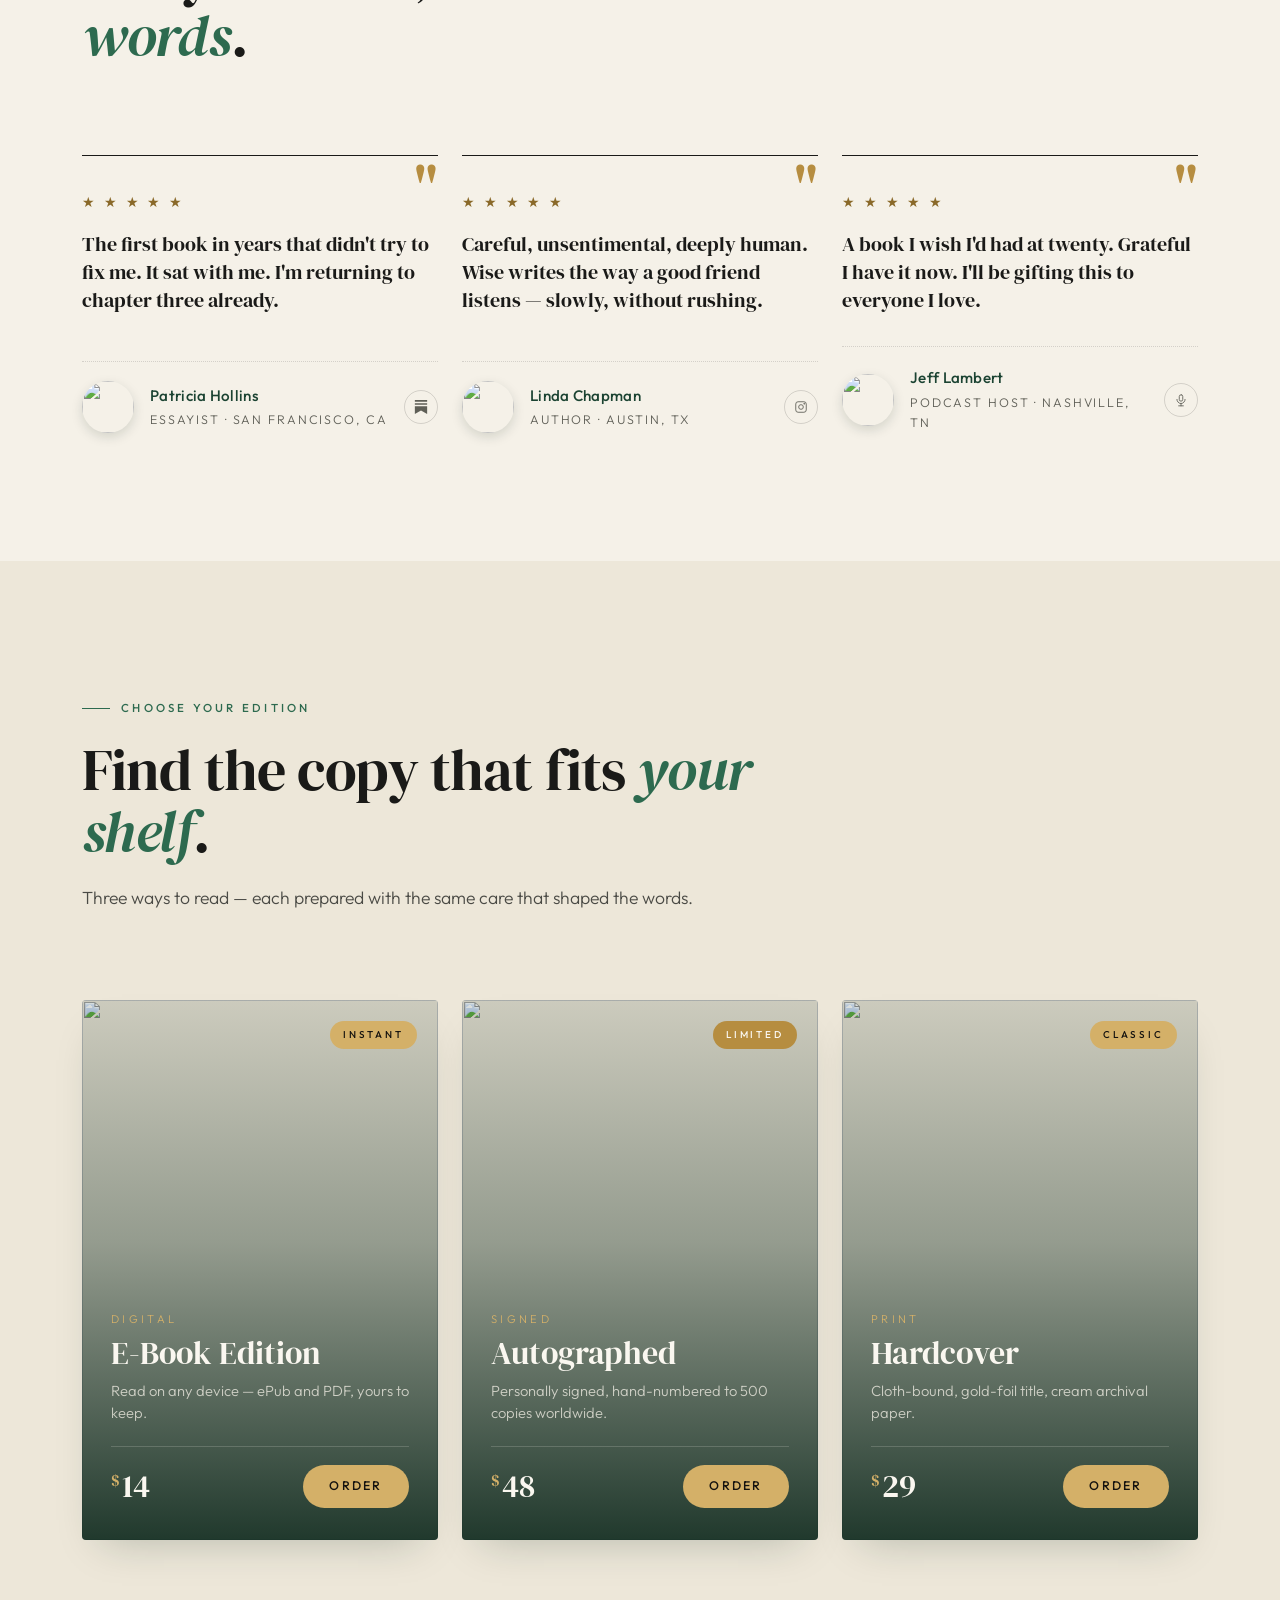
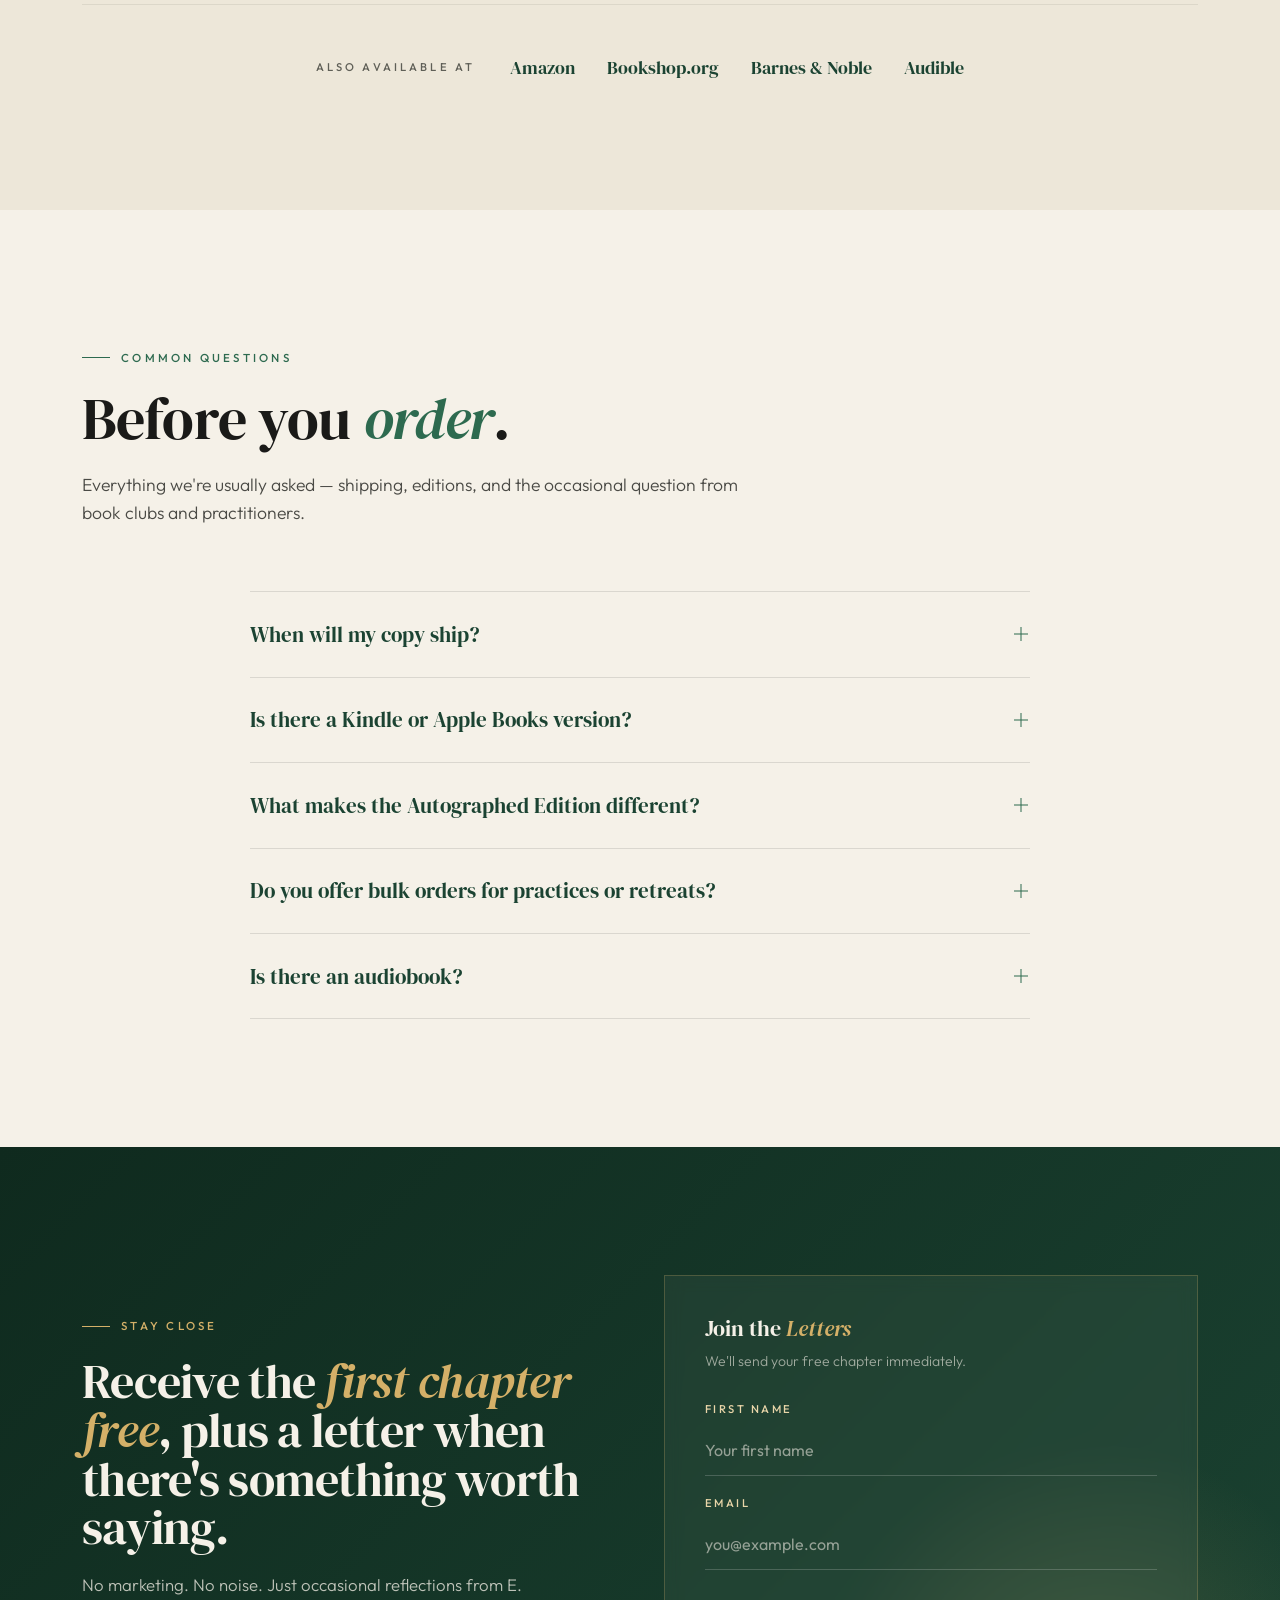
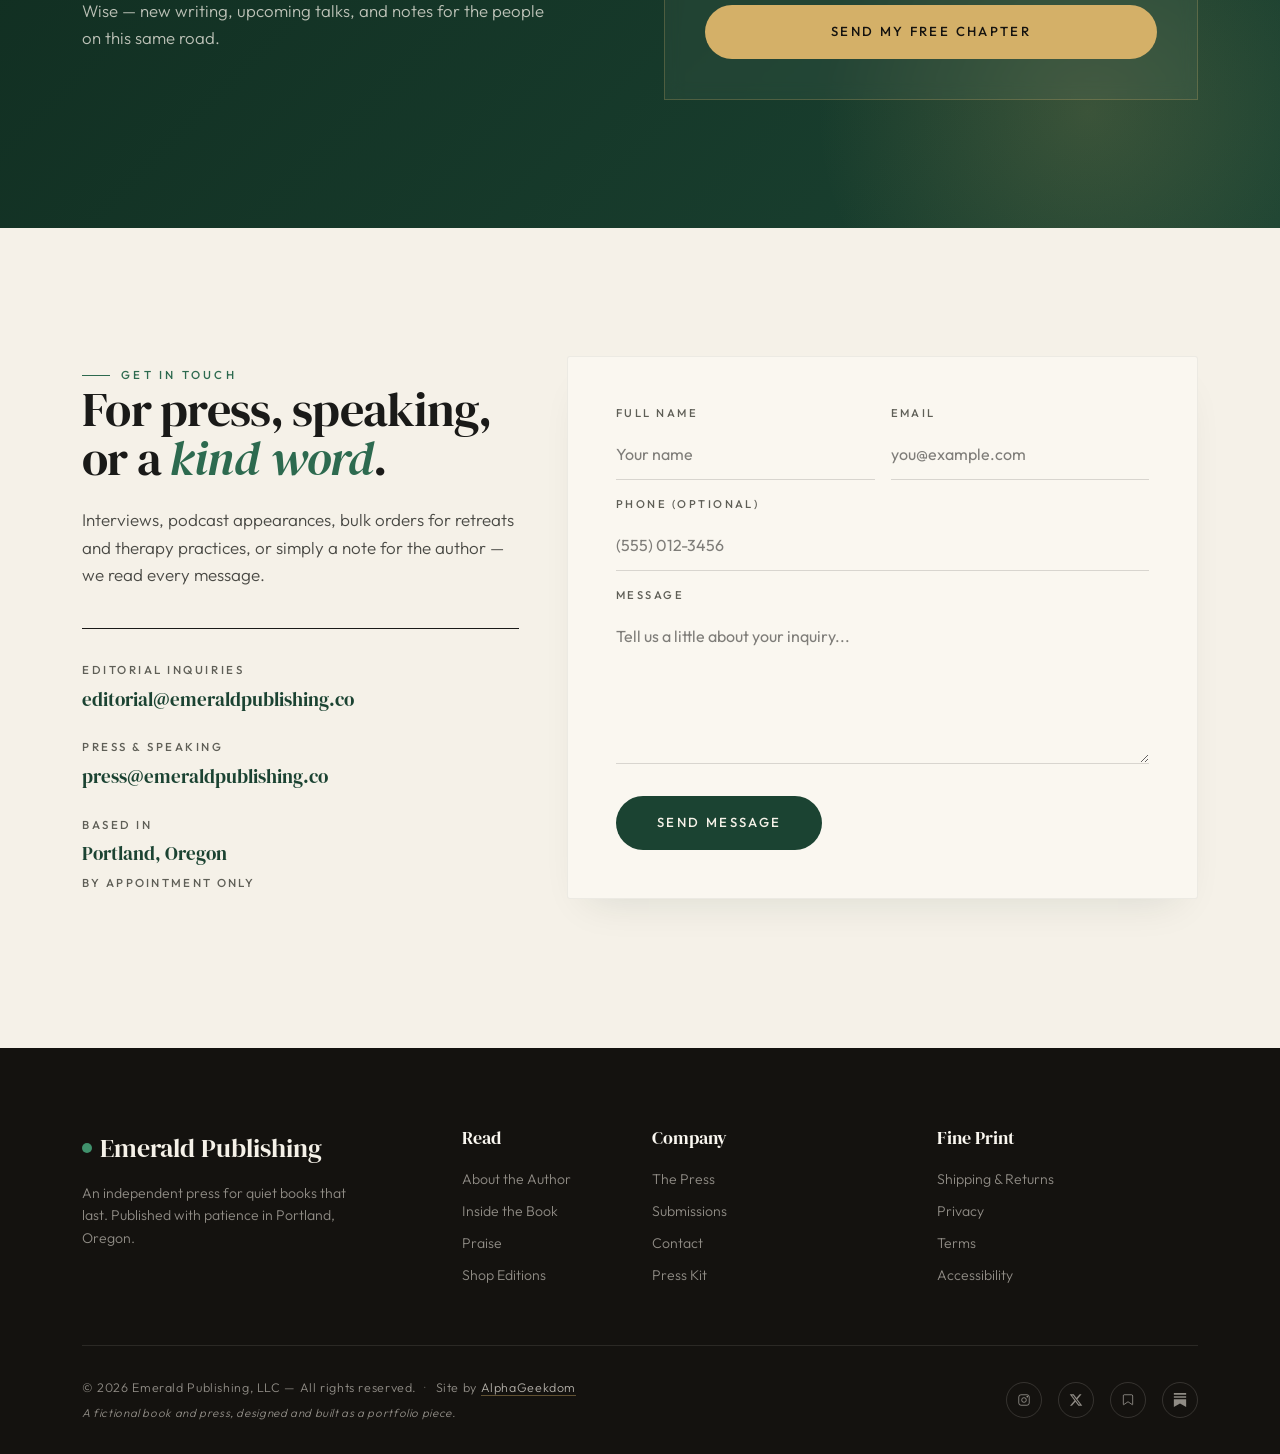
==== commit ac1ca283: "refactor(css): rename hero button class and book subtitle for clarity - .btn-primary-custom → .btn-e" ====
--- a/index.html
+++ b/index.html
@@ -173,7 +173,7 @@
               </p>
 
               <div class="hero-ctas">
-                <a href="#shop" class="btn btn-primary-custom"
+                <a href="#shop" class="btn btn-emerald"
                   >Order Your Copy</a
                 >
                 <button type="button" class="btn-ghost btn-ghost--arrow" data-open-excerpt>
@@ -216,7 +216,7 @@
                       Rising<br />from <em>the</em><br />Ashes
                     </div>
                     <div class="book-ornament"></div>
-                    <div class="book-sub">Healing Emotional Wounds</div>
+                    <div class="book-subtitle">Healing Emotional Wounds</div>
                   </div>
 
                   <div class="book-author">E. Wise</div>
@@ -631,11 +631,11 @@
               <div class="edition-body">
                 <span class="edition-type">Digital</span>
                 <h3 class="edition-title">E-Book Edition</h3>
-                <p class="edition-desc">
+                <p class="edition-description">
                   Read on any device — ePub and PDF, yours to keep.
                 </p>
 
-                <div class="edition-foot">
+                <div class="edition-meta">
                   <div class="edition-price">
                     <span class="currency">$</span>14
                   </div>
@@ -670,16 +670,16 @@
                 loading="lazy"
               />
               <div class="edition-scrim"></div>
-              <span class="edition-tag tag-limited">Limited</span>
+              <span class="edition-tag edition-tag--limited">Limited</span>
 
               <div class="edition-body">
                 <span class="edition-type">Signed</span>
                 <h3 class="edition-title">Autographed</h3>
-                <p class="edition-desc">
+                <p class="edition-description">
                   Personally signed, hand-numbered to 500 copies worldwide.
                 </p>
 
-                <div class="edition-foot">
+                <div class="edition-meta">
                   <div class="edition-price">
                     <span class="currency">$</span>48
                   </div>
@@ -719,11 +719,11 @@
               <div class="edition-body">
                 <span class="edition-type">Print</span>
                 <h3 class="edition-title">Hardcover</h3>
-                <p class="edition-desc">
+                <p class="edition-description">
                   Cloth-bound, gold-foil title, cream archival paper.
                 </p>
 
-                <div class="edition-foot">
+                <div class="edition-meta">
                   <div class="edition-price">
                     <span class="currency">$</span>29
                   </div>
@@ -899,11 +899,11 @@
                 We'll send your free chapter immediately.
               </p>
 
-              <div class="nl-field">
-                <label for="nl-name">First Name</label>
+              <div class="newsletter-field">
+                <label for="newsletter-name">First Name</label>
                 <input
                   type="text"
-                  id="nl-name"
+                  id="newsletter-name"
                   name="name"
                   placeholder="Your first name"
                   autocomplete="given-name"
@@ -911,11 +911,11 @@
                 />
               </div>
 
-              <div class="nl-field">
-                <label for="nl-email">Email</label>
+              <div class="newsletter-field">
+                <label for="newsletter-email">Email</label>
                 <input
                   type="email"
-                  id="nl-email"
+                  id="newsletter-email"
                   name="email"
                   placeholder="you@example.com"
                   autocomplete="email"
@@ -994,11 +994,11 @@
 
               <div class="row g-3">
                 <div class="col-md-6">
-                  <div class="c-field">
-                    <label for="c-name">Full Name</label>
+                  <div class="contact-field">
+                    <label for="contact-name">Full Name</label>
                     <input
                       type="text"
-                      id="c-name"
+                      id="contact-name"
                       name="name"
                       placeholder="Your name"
                       autocomplete="name"
@@ -1008,11 +1008,11 @@
                 </div>
 
                 <div class="col-md-6">
-                  <div class="c-field">
-                    <label for="c-email">Email</label>
+                  <div class="contact-field">
+                    <label for="contact-email">Email</label>
                     <input
                       type="email"
-                      id="c-email"
+                      id="contact-email"
                       name="email"
                       placeholder="you@example.com"
                       autocomplete="email"
@@ -1022,11 +1022,11 @@
                 </div>
 
                 <div class="col-12">
-                  <div class="c-field">
-                    <label for="c-phone">Phone (optional)</label>
+                  <div class="contact-field">
+                    <label for="contact-phone">Phone (optional)</label>
                     <input
                       type="tel"
-                      id="c-phone"
+                      id="contact-phone"
                       name="phone"
                       placeholder="(555) 012-3456"
                       autocomplete="tel"
@@ -1035,10 +1035,10 @@
                 </div>
 
                 <div class="col-12">
-                  <div class="c-field">
-                    <label for="c-msg">Message</label>
+                  <div class="contact-field">
+                    <label for="contact-message">Message</label>
                     <textarea
-                      id="c-msg"
+                      id="contact-message"
                       name="message"
                       rows="5"
                       placeholder="Tell us a little about your inquiry..."
@@ -1067,11 +1067,11 @@
         <div class="row footer-grid g-4">
           <!-- Brand column -->
           <div class="col-lg-4 col-md-6">
-            <div class="foot-brand">
-              <span class="foot-brand-dot"></span>
+            <div class="footer-brand">
+              <span class="footer-brand-dot"></span>
               Emerald Publishing
             </div>
-            <p class="foot-tag">
+            <p class="footer-tagline">
               An independent press for quiet books that last. Published with
               patience in Portland, Oregon.
             </p>
@@ -1079,7 +1079,7 @@
 
           <!-- Read column -->
           <div class="col-lg-2 col-md-6 col-6">
-            <h3 class="foot-col-title">Read</h3>
+            <h3 class="footer-col-title">Read</h3>
             <ul>
               <li><a href="#about">About the Author</a></li>
               <li><a href="#inside">Inside the Book</a></li>
@@ -1090,7 +1090,7 @@
 
           <!-- Company column -->
           <div class="col-lg-3 col-md-6 col-6">
-            <h3 class="foot-col-title">Company</h3>
+            <h3 class="footer-col-title">Company</h3>
             <ul>
               <li>
                 <a
@@ -1122,7 +1122,7 @@
 
           <!-- Fine Print column -->
           <div class="col-lg-3 col-md-6 col-6">
-            <h3 class="foot-col-title">Fine Print</h3>
+            <h3 class="footer-col-title">Fine Print</h3>
             <ul>
               <li>
                 <a
@@ -1161,10 +1161,10 @@
         </div>
 
         <!-- Bottom bar -->
-        <div class="foot-bottom">
-          <div class="foot-copy">
+        <div class="footer-bottom">
+          <div class="footer-copyright">
             © <span id="year">2026</span> Emerald Publishing, LLC — All rights reserved.
-            <span class="foot-credit">
+            <span class="footer-credit">
               Site by
               <a
                 href="https://alphageekdom.com"
@@ -1173,7 +1173,7 @@
                 >AlphaGeekdom</a
               >
             </span>
-            <small class="foot-disclaimer">
+            <small class="footer-disclaimer">
               A fictional book and press, designed and built as a portfolio
               piece.
             </small>
--- a/css/styles.css
+++ b/css/styles.css
@@ -188,7 +188,7 @@
 }
 
 /* ── SHARED BUTTONS ── */
-.btn-primary-custom {
+.btn-emerald {
   padding: 1.05rem 2rem;
   border-radius: var(--radius-pill);
   font-size: 0.88rem;
@@ -199,7 +199,7 @@
   background: var(--emerald-dark);
   transition: all 0.4s var(--ease);
 }
-.btn-primary-custom:hover {
+.btn-emerald:hover {
   color: var(--cream);
   background: var(--emerald);
   transform: translateY(-2px);
@@ -531,7 +531,7 @@
   background: var(--gold);
 }
 
-.book-sub {
+.book-subtitle {
   font-size: 0.72rem;
   letter-spacing: 0.3em;
   text-transform: uppercase;
@@ -1037,7 +1037,7 @@
   background: var(--gold-light);
 }
 
-.edition-tag.tag-limited {
+.edition-tag--limited {
   color: var(--cream-soft);
   background: var(--gold);
 }
@@ -1068,7 +1068,7 @@
   color: var(--cream-soft);
 }
 
-.edition-desc {
+.edition-description {
   max-width: 30ch;
   margin-bottom: 1.4rem;
   font-size: 0.92rem;
@@ -1077,7 +1077,7 @@
 }
 
 /* ── PRICE + BUTTON ROW ── */
-.edition-foot {
+.edition-meta {
   display: flex;
   align-items: center;
   justify-content: space-between;
@@ -1361,13 +1361,13 @@
 }
 
 /* ── FORM FIELDS ── */
-.nl-field {
+.newsletter-field {
   display: flex;
   flex-direction: column;
   margin-bottom: 1.2rem;
 }
 
-.nl-field label {
+.newsletter-field label {
   margin-bottom: 0.5rem;
   font-size: 0.7rem;
   font-weight: 500;
@@ -1376,7 +1376,7 @@
   color: var(--gold-soft);
 }
 
-.nl-field input {
+.newsletter-field input {
   padding: 0.7rem 0;
   border: none;
   border-bottom: 1px solid rgba(245, 241, 232, 0.2);
@@ -1387,17 +1387,17 @@
   transition: border-color 0.3s;
 }
 
-.nl-field input:focus {
+.newsletter-field input:focus {
   border-color: var(--gold-light);
   outline: none;
 }
 
-.nl-field input::placeholder {
+.newsletter-field input::placeholder {
   color: rgba(245, 241, 232, 0.55);
 }
 
 /* Autofill override for dark fields */
-.nl-field input:-webkit-autofill {
+.newsletter-field input:-webkit-autofill {
   -webkit-text-fill-color: var(--cream);
   -webkit-box-shadow: 0 0 0 1000px transparent inset;
   transition: background-color 9999s ease-in-out 0s;
@@ -1503,12 +1503,12 @@
 }
 
 /* ── FIELDS ── */
-.c-field {
+.contact-field {
   display: flex;
   flex-direction: column;
 }
 
-.c-field label {
+.contact-field label {
   margin-bottom: 0.5rem;
   font-size: 0.7rem;
   font-weight: 500;
@@ -1517,8 +1517,8 @@
   color: var(--ink-muted);
 }
 
-.c-field input,
-.c-field textarea {
+.contact-field input,
+.contact-field textarea {
   padding: 0.7rem 0;
   border: none;
   border-bottom: 1px solid rgba(26, 26, 24, 0.15);
@@ -1530,19 +1530,19 @@
   transition: border-color 0.3s;
 }
 
-.c-field textarea {
+.contact-field textarea {
   min-height: 120px;
   resize: vertical;
 }
 
-.c-field input:focus,
-.c-field textarea:focus {
+.contact-field input:focus,
+.contact-field textarea:focus {
   border-color: var(--emerald);
   outline: none;
 }
 
-.c-field input::placeholder,
-.c-field textarea::placeholder {
+.contact-field input::placeholder,
+.contact-field textarea::placeholder {
   color: rgba(26, 26, 24, 0.55);
 }
 
@@ -1589,7 +1589,7 @@
 }
 
 /* ── COLUMN HEADINGS ── */
-.site-footer .foot-col-title {
+.site-footer .footer-col-title {
   margin-bottom: 1.2rem;
   font-family: var(--font-display);
   font-size: 1.1rem;
@@ -1619,7 +1619,7 @@
 }
 
 /* ── BRAND COLUMN ── */
-.foot-brand {
+.footer-brand {
   display: flex;
   align-items: center;
   gap: 0.5rem;
@@ -1629,7 +1629,7 @@
   color: var(--cream);
 }
 
-.foot-brand-dot {
+.footer-brand-dot {
   display: inline-block;
   width: 10px;
   height: 10px;
@@ -1637,14 +1637,14 @@
   background: var(--emerald-light);
 }
 
-.foot-tag {
+.footer-tagline {
   max-width: 30ch;
   line-height: 1.6;
   color: rgba(245, 241, 232, 0.55);
 }
 
 /* ── BOTTOM BAR ── */
-.foot-bottom {
+.footer-bottom {
   display: flex;
   flex-wrap: wrap;
   align-items: center;
@@ -1656,20 +1656,20 @@
   letter-spacing: 0.05em;
 }
 
-.foot-credit {
+.footer-credit {
   /* nowrap keeps the separator + "Site by AlphaGeekdom" together as a single chunk that wraps to a new line when it can't fit */
   white-space: nowrap;
   color: rgba(245, 241, 232, 0.55);
 }
 
 /* Middle-dot separator travels with the credit on wrap */
-.foot-credit::before {
+.footer-credit::before {
   content: ' · ';
   margin: 0 0.4rem 0 0.2rem;
   color: rgba(245, 241, 232, 0.3);
 }
 
-.foot-credit a {
+.footer-credit a {
   color: rgba(245, 241, 232, 0.7);
   text-decoration: none;
   border-bottom: 1px solid rgba(212, 176, 104, 0.4);
@@ -1678,7 +1678,7 @@
     border-color 0.3s;
 }
 
-.foot-credit a:hover {
+.footer-credit a:hover {
   color: var(--gold-light);
   border-bottom-color: var(--gold-light);
 }
@@ -1687,7 +1687,7 @@
 /* Color matches the surrounding meta text (0.55 alpha → ~5.6:1 contrast */
 /* on the #14120f footer, passing WCAG AA for small text); visual */
 /* subordination comes from size + italic, not contrast loss. */
-.foot-disclaimer {
+.footer-disclaimer {
   display: block;
   margin-top: 0.4rem;
   font-size: 0.72rem;
@@ -1724,11 +1724,11 @@
   .site-footer {
     padding: 4rem 0 2rem;
   }
-  .foot-bottom {
+  .footer-bottom {
     flex-direction: column;
     text-align: center;
   }
-  .foot-brand {
+  .footer-brand {
     font-size: 1.4rem;
   }
 }
@@ -1976,32 +1976,3 @@
   color: var(--ink-light);
 }
 
-/* ─── Footer credit (portfolio projects only) ─── */
-.footer-credit {
-  display: inline-block;
-  margin-left: 0.5rem;
-  padding-left: 0.75rem;
-  border-left: 1px solid rgba(250, 247, 242, 0.15);
-  color: rgba(250, 247, 242, 0.4);
-}
-
-.footer-credit a {
-  color: rgba(250, 247, 242, 0.6);
-  text-decoration: none;
-  transition: color 0.3s ease;
-}
-
-.footer-credit a:hover,
-.footer-credit a:focus-visible {
-  color: var(--gold);
-}
-
-/* Stack credit below copyright on narrow screens */
-@media (max-width: 480px) {
-  .footer-credit {
-    display: block;
-    margin: 0.5rem 0 0;
-    padding: 0;
-    border-left: none;
-  }
-}
